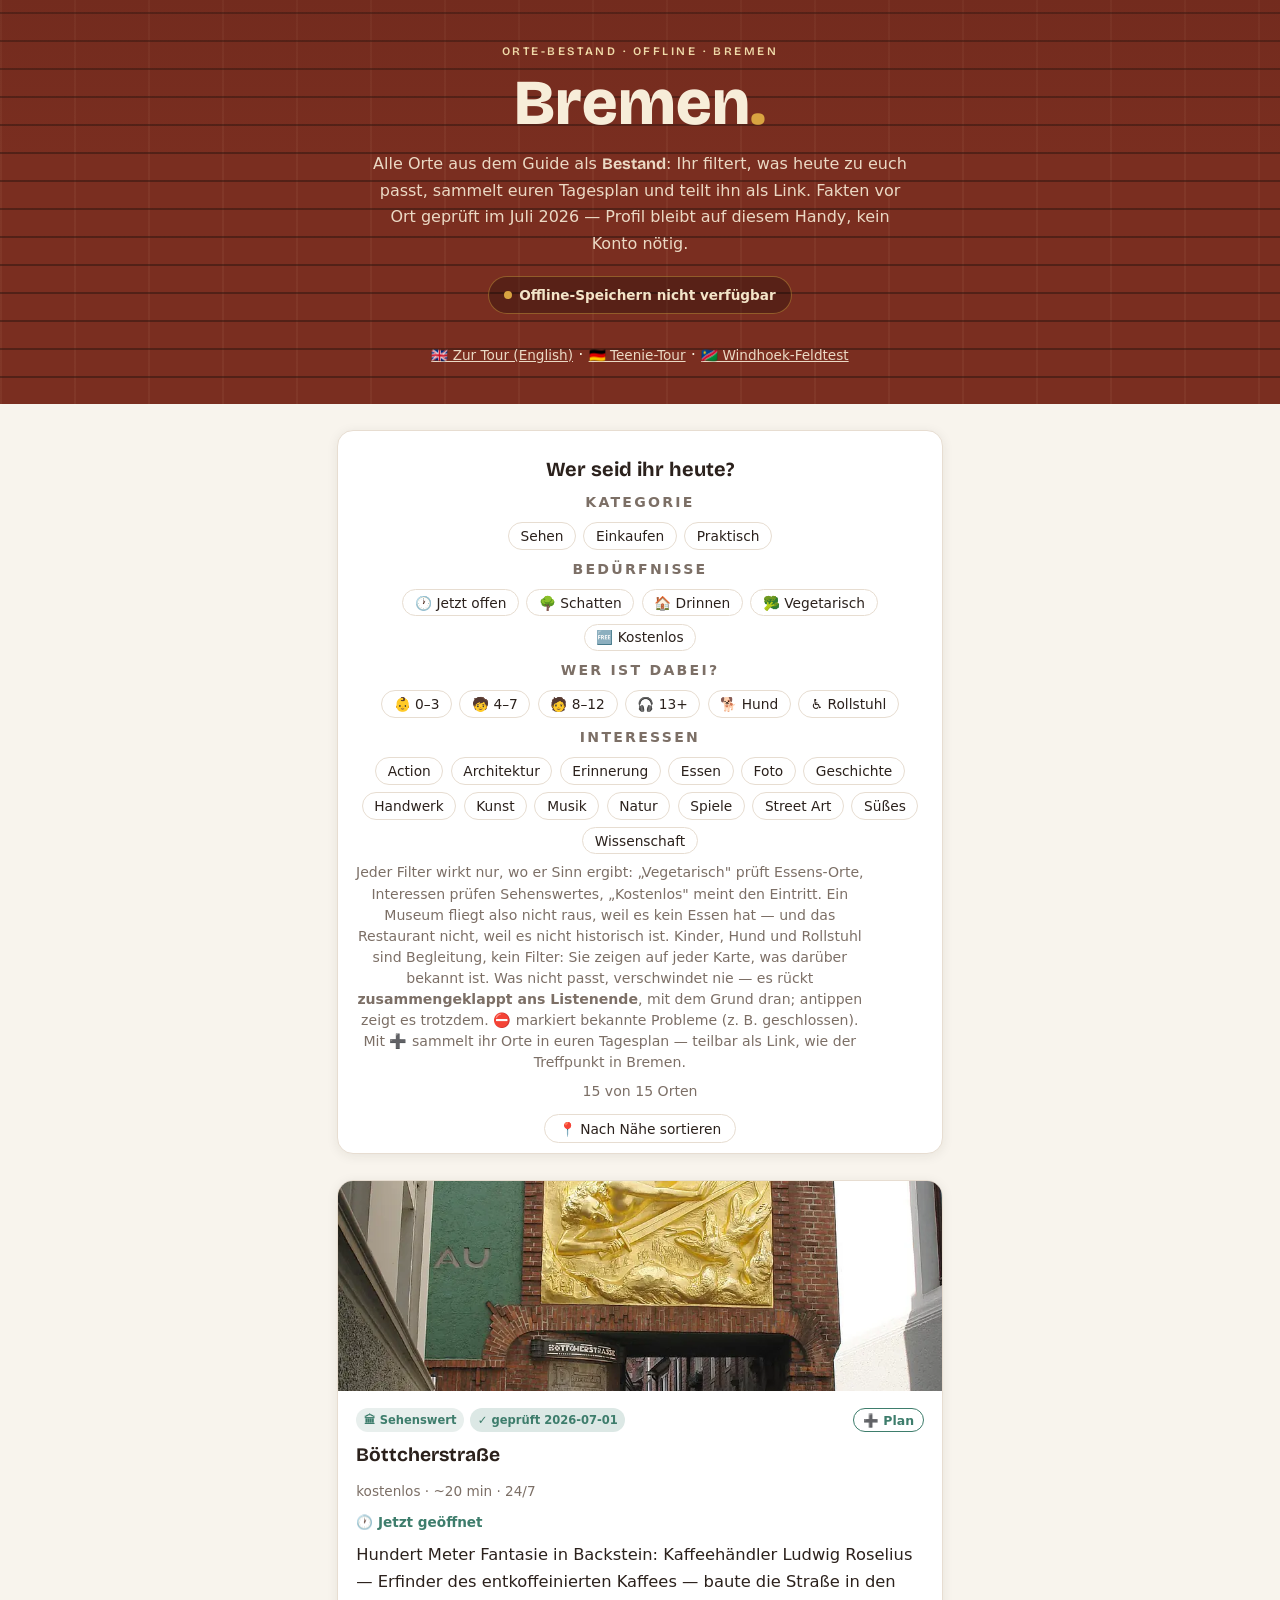
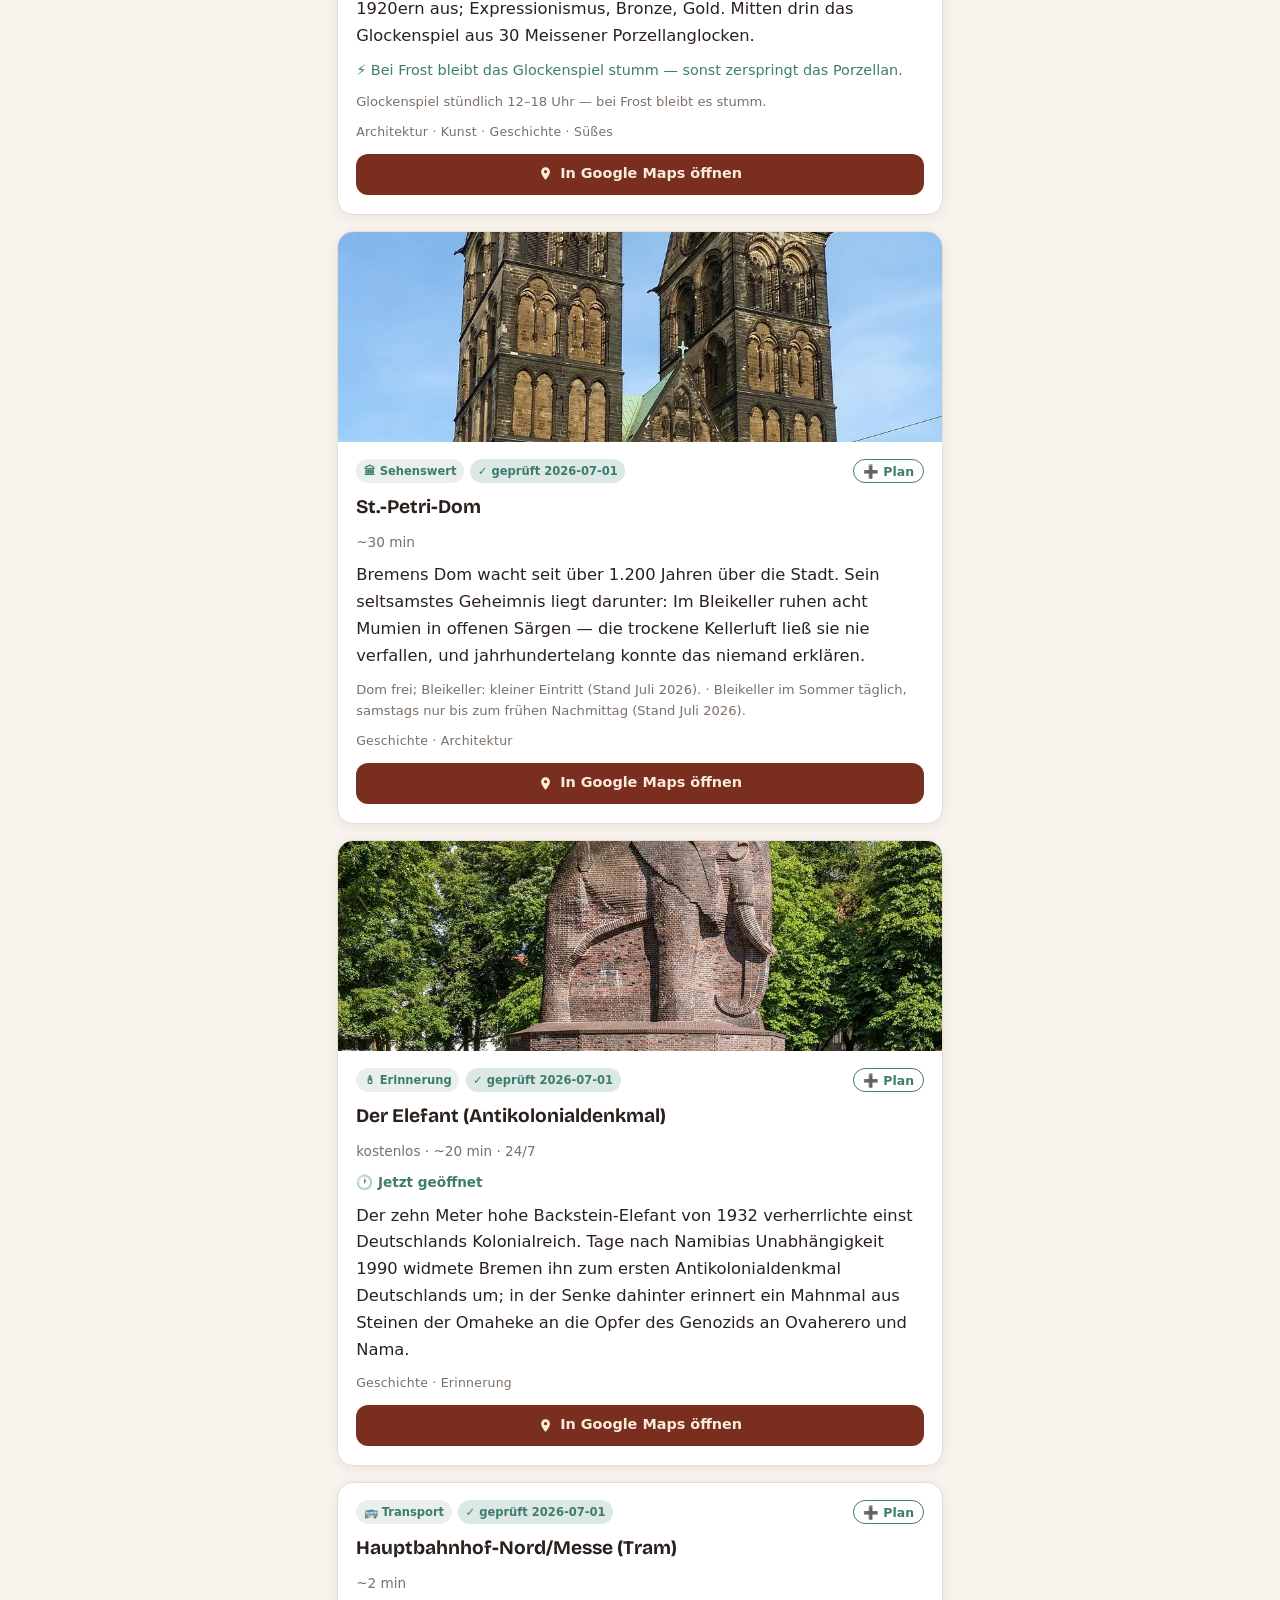
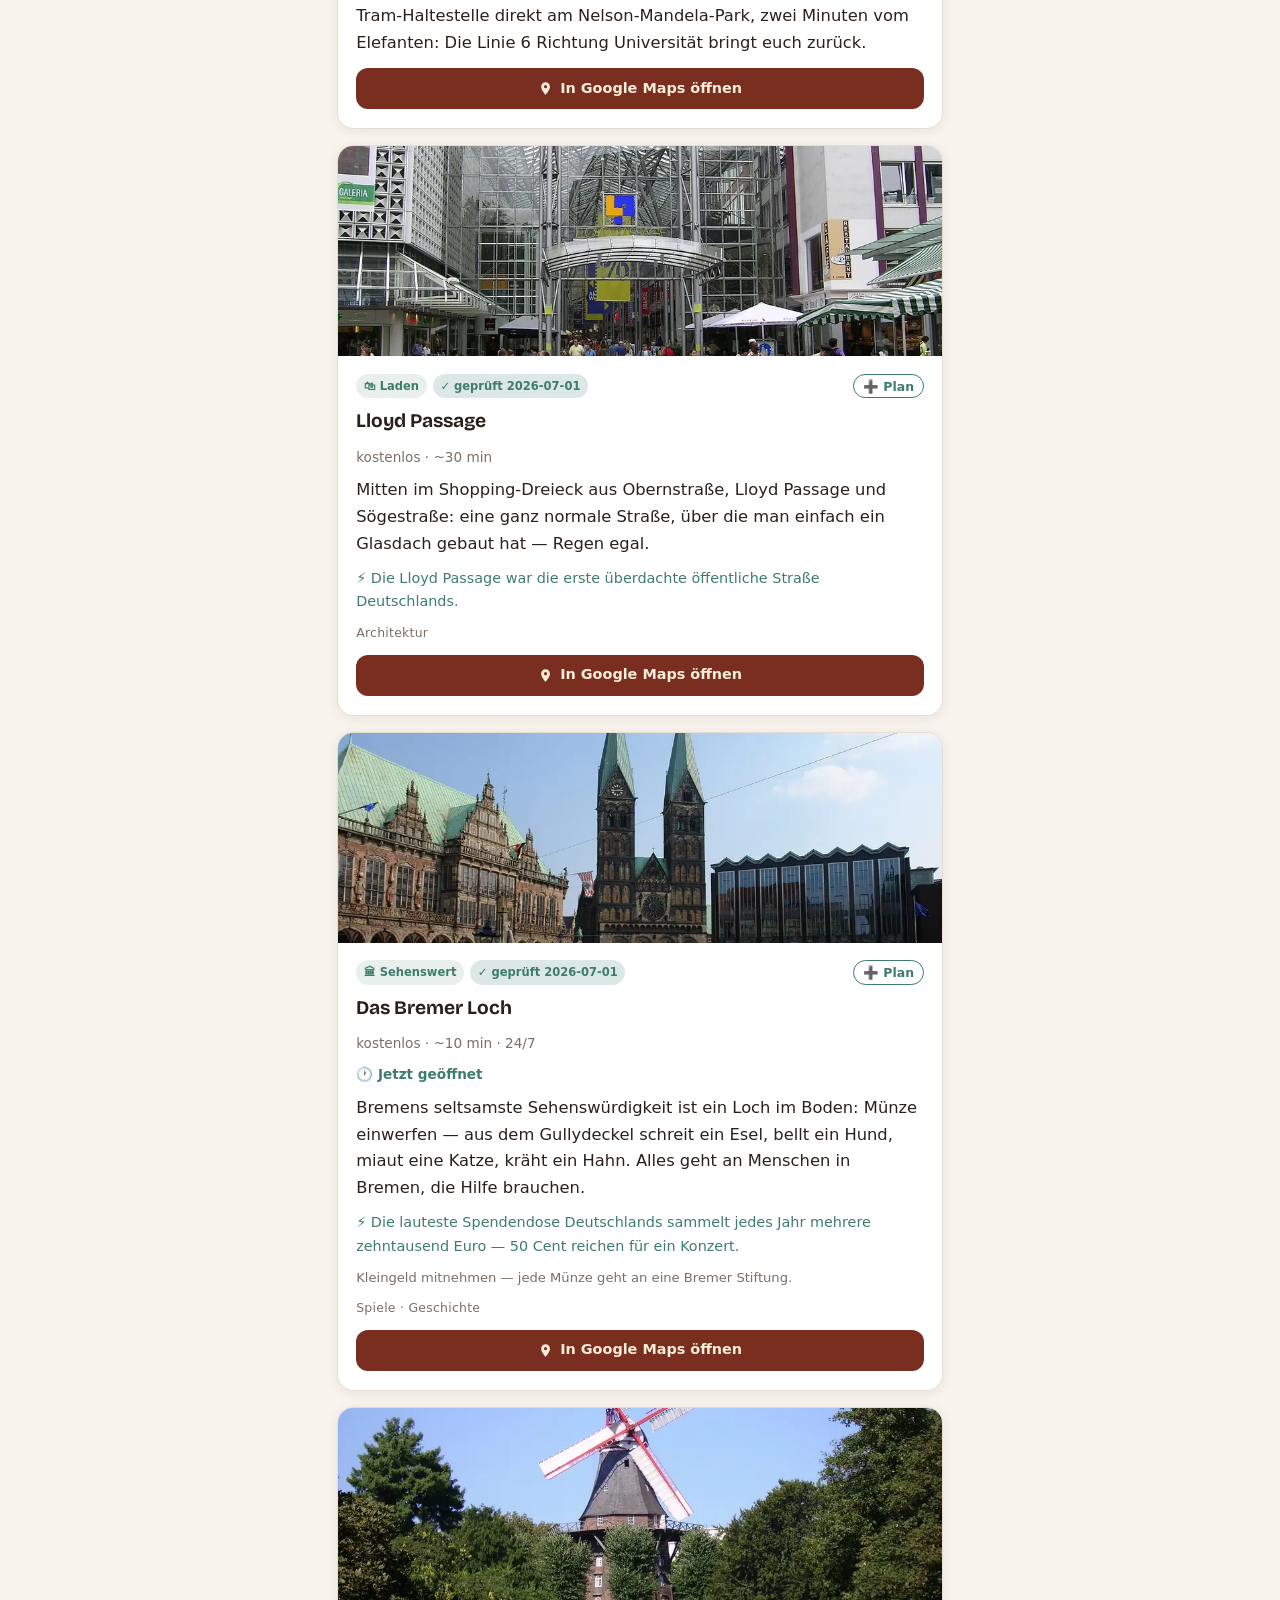
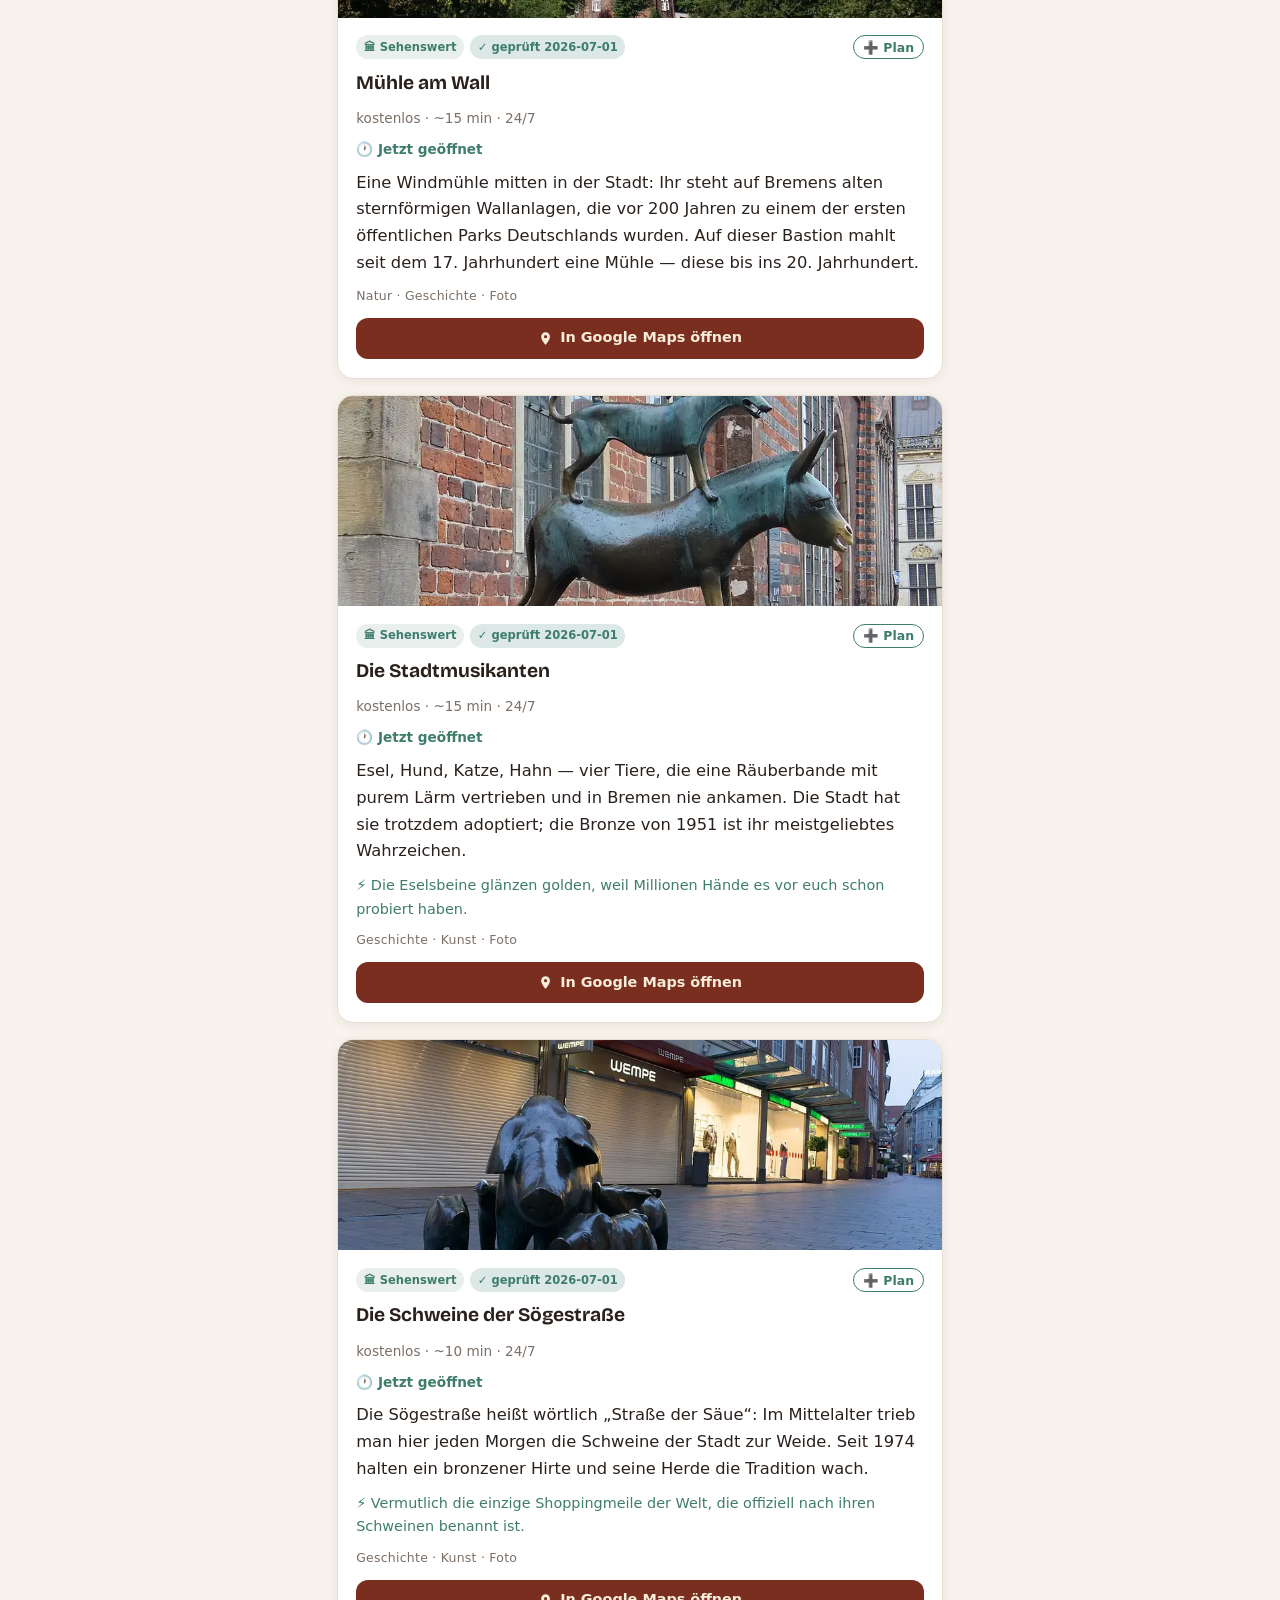
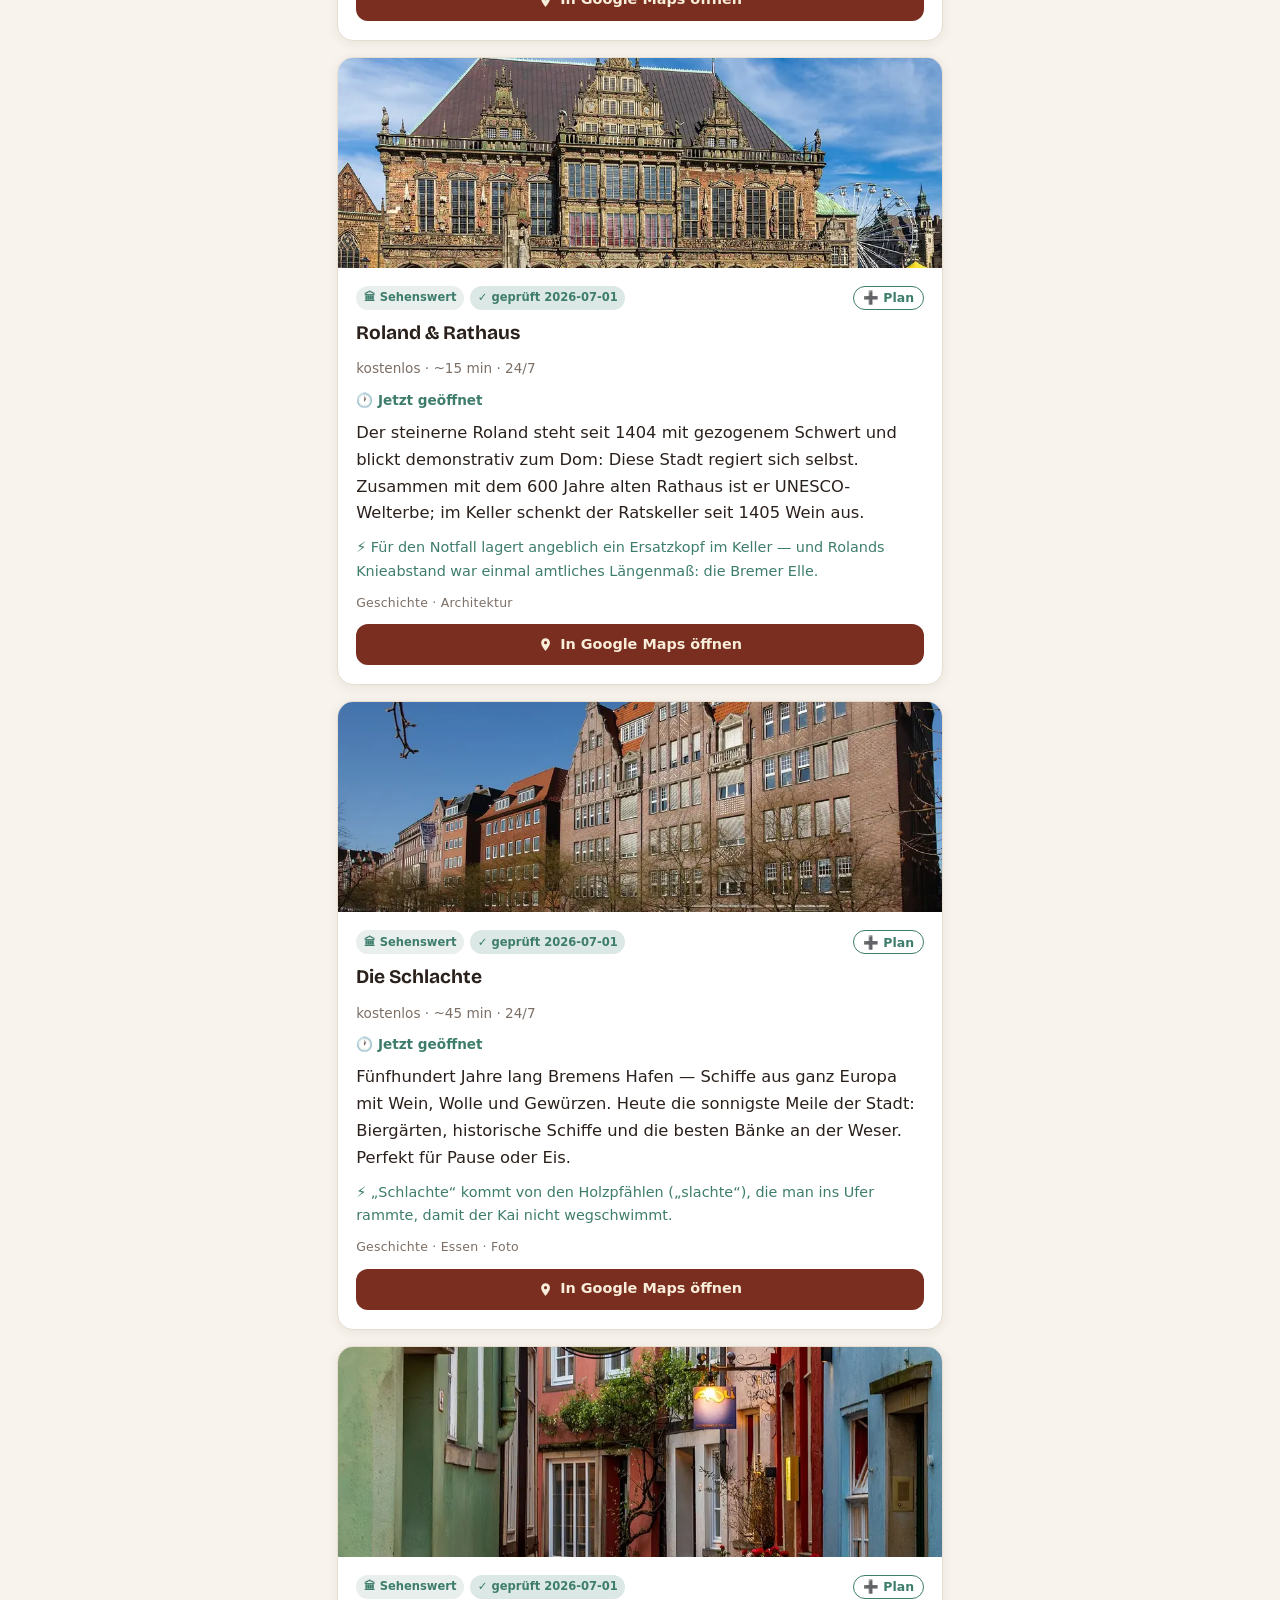
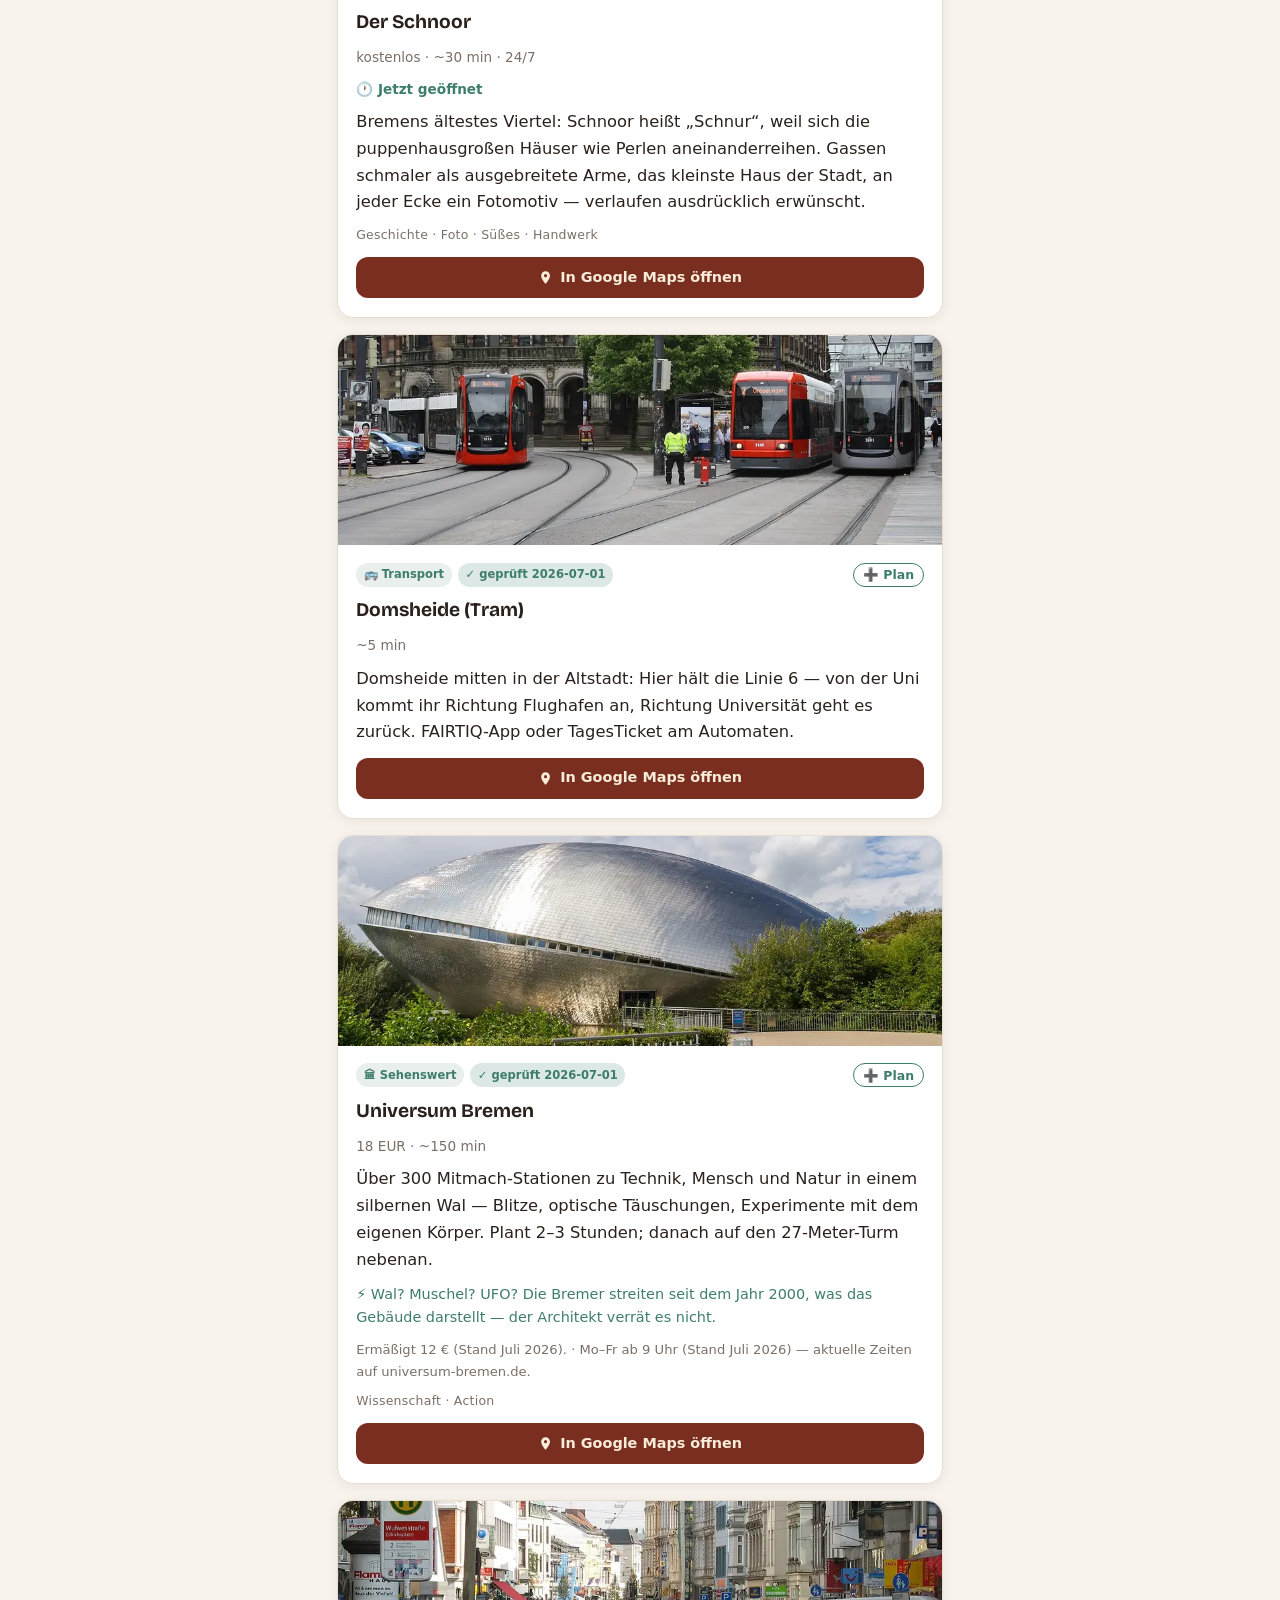
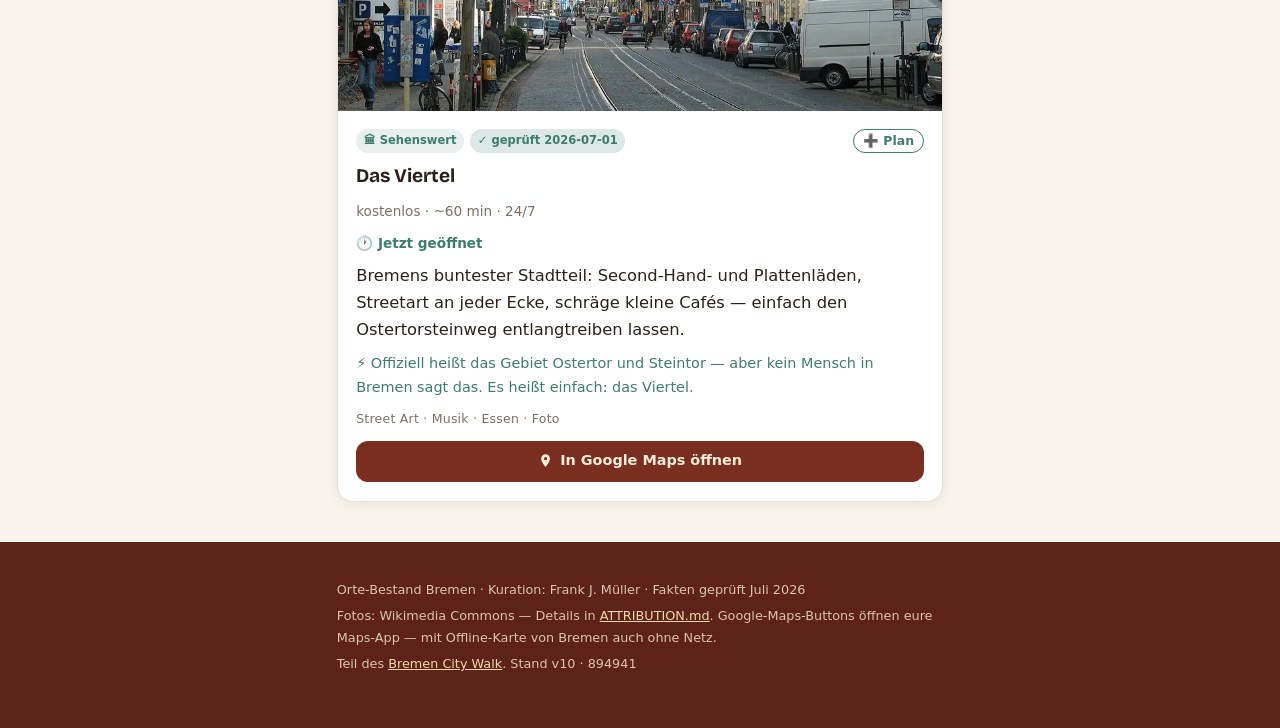
==== bremen-orte.html @ f0d61a89 "Bremen joins the inventory model: bremen-orte.html from enriched POIs The 15 Bremen places become fu" ====
<!DOCTYPE html>
<!-- GENERATED from content/bremen/ + templates/ — edit those, then run: node build.mjs -->
<html lang="de">
<head>
<meta charset="UTF-8">
<meta name="viewport" content="width=device-width, initial-scale=1.0">
<title>Bremen — Orte-Bestand</title>
<meta name="description" content="Alle Orte des Bremen City Walk als filterbarer Bestand — Profil, Tagesplan, offline, vor Ort geprüft.">
<meta name="theme-color" content="#7A2E20">
<link rel="icon" href="icons/icon-192.png">
<style>

/* ————— Bremen material palette: Backstein, Patina, Lichtbringer-Gold ————— */
@font-face{
  font-family:'Bricolage';
  src:url('assets/fonts/bricolage.woff2') format('woff2');
  font-weight:400 800;
  font-display:swap;
}
:root{
  --brick:#7A2E20; --brick-deep:#5E2318;
  --patina:#3E7D6C; --patina-deep:#2F6153;
  --gold:#D9A441; --gold-soft:#EFD9A8;
  --paper:#F8F4ED; --card:#FFFFFF;
  --ink:#2B211C; --muted:#7C6F66; --line:#E7DDD1;
  --shadow:0 2px 12px rgba(43,33,28,.08);
}
@media (prefers-color-scheme: dark){
  :root{
    --paper:#201813; --card:#2B211B;
    --ink:#F1E9DF; --muted:#B5A697; --line:#41342A;
    --gold:#E0AF54; --gold-soft:#8A6A33;
    --shadow:0 2px 14px rgba(0,0,0,.35);
  }
}
*{box-sizing:border-box}
html{scroll-behavior:smooth}
@media (prefers-reduced-motion: reduce){ html{scroll-behavior:auto} }
body{
  margin:0; background:var(--paper); color:var(--ink);
  font-family:system-ui,-apple-system,"Segoe UI",Roboto,sans-serif;
  line-height:1.65; font-size:1.02rem;
  -webkit-text-size-adjust:100%;
}
a{color:var(--patina)}
h1,h2,h3,.eyebrow,.bead,.hero-sub b{font-family:'Bricolage',system-ui,sans-serif}

/* ————— Hero: a brick wall ————— */
.hero{
  background:
    linear-gradient(rgba(94,35,24,.25),rgba(94,35,24,0) 40%),
    repeating-linear-gradient(0deg, transparent 0 26px, rgba(43,20,14,.5) 26px 28px),
    repeating-linear-gradient(90deg, rgba(255,220,180,.05) 0 2px, transparent 2px 74px),
    var(--brick);
  color:#F7EDD9;
  padding:2.6rem 1.3rem 2.2rem;
  text-align:center;
}
.hero .eyebrow{
  letter-spacing:.22em; font-size:.72rem; font-weight:600;
  text-transform:uppercase; color:var(--gold-soft); margin:0 0 .6rem;
}
@media (prefers-color-scheme: dark){ .hero .eyebrow{color:#EFD9A8} }
.hero h1{
  font-size:clamp(2.6rem,11vw,4rem); font-weight:800; margin:0;
  line-height:1.02; color:#F7EDD9;
}
.hero h1 .gold{color:var(--gold)}
.hero-sub{max-width:34rem;margin:1rem auto 0;font-size:1rem;color:#EBD9C4}
.hero-logo{
  display:block;margin:1.3rem auto .4rem;
  width:96px;height:96px;border-radius:24px;
  border:2.5px solid var(--gold);
  box-shadow:0 6px 18px rgba(0,0,0,.35);
}
.lang{
  display:inline-block;margin-top:1rem;color:#EBD9C4;font-size:.85rem;
}
.status{
  display:inline-flex;align-items:center;gap:.5em;
  margin-top:1.2rem;padding:.5em 1.1em;border-radius:999px;
  background:rgba(0,0,0,.28);color:#F3E4C8;font-size:.85rem;font-weight:600;
  border:1px solid rgba(217,164,65,.45);
}
.status.ready{background:var(--patina-deep);border-color:var(--patina);color:#EAF5F0}
.status .dot{width:.6em;height:.6em;border-radius:50%;background:var(--gold);flex:none}
.status.ready .dot{background:#8FD8BF}
@keyframes pulse{50%{opacity:.35}}
.status:not(.ready) .dot{animation:pulse 1.2s ease-in-out infinite}
@media (prefers-reduced-motion: reduce){ .status .dot{animation:none} }

/* ————— Install as app ————— */
.install{
  display:inline-flex;align-items:center;gap:.5em;margin:1rem auto 0;
  background:var(--gold);color:#4A2317;border:none;cursor:pointer;
  padding:.7em 1.4em;border-radius:999px;font-weight:700;font-size:.95rem;
  font-family:inherit;box-shadow:0 2px 8px rgba(0,0,0,.25);
}
.install:active{transform:scale(.97)}
.install img{width:22px;height:22px;border-radius:6px}
.ios-tip{
  max-width:22rem;margin:.9rem auto 0;padding:.8rem 1rem;border-radius:12px;
  background:rgba(0,0,0,.3);border:1px solid rgba(217,164,65,.45);
  color:#F3E4C8;font-size:.88rem;text-align:left;line-height:1.55;
}
.ios-tip .share{
  display:inline-block;border:1.5px solid currentColor;border-radius:4px;
  width:1.1em;height:1.1em;text-align:center;line-height:1.05;font-size:.9em;
  vertical-align:-.15em;
}

/* ————— Shared column ————— */
.wrap{max-width:640px;margin:0 auto;padding:0 1.05rem}

/* ————— How it works strip ————— */
.howto{
  background:var(--patina-deep);color:#EAF5F0;
  padding:1.1rem 1.3rem;font-size:.92rem;
}
.howto .wrap{display:flex;gap:1.2rem;flex-wrap:wrap;justify-content:center;padding:0}
.howto span{display:flex;align-items:center;gap:.45em}
.howto b{color:#CFE9DE}

/* ————— Route map ————— */
.map-card{
  background:var(--card);border:1px solid var(--line);border-radius:16px;
  box-shadow:var(--shadow);margin:1.6rem auto;padding:1.2rem 1rem .6rem;
}
.map-card h2{margin:.2rem 0 0;text-align:center;font-size:1.25rem}
.map-card p{color:var(--muted);text-align:center;font-size:.88rem;margin:.3rem 0 .4rem}
.map-card svg{width:100%;height:auto;display:block}
.map-card svg text{font-family:system-ui,sans-serif}
.map-card svg a:focus circle{stroke-width:5}

/* ————— The string of pearls ————— */
.route{list-style:none;margin:2rem 0 0;padding:0;position:relative}
.route::before{
  content:"";position:absolute;top:10px;bottom:10px;left:21px;
  border-left:3px dashed var(--gold);opacity:.75;
}
.stop{position:relative;padding:0 0 2rem 3.1rem}
.bead{
  position:absolute;left:0;top:0;
  width:44px;height:44px;border-radius:50%;
  background:var(--patina);color:#fff;
  border:3px solid var(--gold);
  display:flex;align-items:center;justify-content:center;
  font-weight:800;font-size:1.15rem;z-index:1;
}
.stop.transit .bead{background:var(--brick);font-size:1.3rem}
.card{
  background:var(--card);border:1px solid var(--line);border-radius:16px;
  box-shadow:var(--shadow);overflow:hidden;
}
.card>img{width:100%;height:210px;object-fit:cover;display:block;background:var(--line)}
.card .pad{padding:1.1rem 1.15rem 1.2rem}
.eyebrow{
  margin:0 0 .25rem;font-size:.72rem;font-weight:600;letter-spacing:.18em;
  text-transform:uppercase;color:var(--patina);
}
.card h2{margin:0 0 .5rem;font-size:1.45rem;font-weight:700;line-height:1.15}
.walk{
  font-size:.88rem;color:var(--muted);margin:.1rem 0 .8rem;
  padding-left:1.5em;position:relative;
}
.walk::before{content:"🚶";position:absolute;left:0}
.card p{margin:.55rem 0}
.tip{
  background:color-mix(in srgb, var(--gold) 13%, var(--card));
  border-left:4px solid var(--gold);
  padding:.65rem .9rem;margin:.9rem 0;border-radius:0 10px 10px 0;
  font-size:.93rem;
}
.tip b{font-weight:700}
.funfact{
  background:color-mix(in srgb, var(--patina) 10%, var(--card));
  border-left:4px solid var(--patina);
  padding:.65rem .9rem;margin:.9rem 0;border-radius:0 10px 10px 0;
  font-size:.93rem;
}
.funfact b{font-weight:700}

/* memorial card — quieter, no gold play */
.stop.memorial .bead{background:var(--ink);border-color:var(--patina)}
.stop.memorial .card{border-color:var(--patina)}
.stop.memorial .tip{background:color-mix(in srgb, var(--patina) 12%, var(--card));border-left-color:var(--patina)}

/* ————— Audio player ————— */
.player{
  display:flex;align-items:center;gap:.75rem;
  background:color-mix(in srgb, var(--patina) 9%, var(--card));
  border:1px solid color-mix(in srgb, var(--patina) 35%, var(--line));
  border-radius:12px;padding:.55rem .8rem;margin:.9rem 0;
}
.player button{
  flex:none;width:44px;height:44px;border-radius:50%;border:none;
  background:var(--patina);color:#fff;cursor:pointer;
  display:flex;align-items:center;justify-content:center;
}
.player button:active{transform:scale(.95)}
.player button svg{width:18px;height:18px;fill:currentColor}
.player .meta{flex:1;min-width:0}
.player .label{font-size:.83rem;font-weight:600;margin:0 0 .3rem;color:var(--ink)}
.player .bar{
  height:8px;border-radius:4px;background:color-mix(in srgb, var(--patina) 22%, var(--card));
  position:relative;cursor:pointer;touch-action:none;
}
.player .fill{position:absolute;inset:0 auto 0 0;width:0%;border-radius:4px;background:var(--patina)}
.player .time{font-size:.78rem;color:var(--muted);font-variant-numeric:tabular-nums;flex:none}

/* ————— Buttons ————— */
.maps{
  display:flex;align-items:center;justify-content:center;gap:.5em;
  background:var(--brick);color:#F7EDD9;text-decoration:none;
  padding:.85em 1em;border-radius:12px;font-weight:700;font-size:.98rem;
  margin-top:.9rem;
}
.maps:active{opacity:.85}
.maps svg{width:1.05em;height:1.05em;fill:currentColor;flex:none}

/* ————— Good to know ————— */
.info-grid{display:grid;grid-template-columns:1fr 1fr;gap:.7rem;margin:.9rem 0}
.info-grid div{
  background:color-mix(in srgb, var(--patina) 7%, var(--card));
  border:1px solid var(--line);border-radius:12px;padding:.7rem .8rem;
  font-size:.88rem;line-height:1.45;
}
.info-grid b{display:block;font-size:.95rem}
.meet{
  border:2px dashed var(--gold);border-radius:12px;
  padding:.8rem 1rem;margin-top:1rem;font-size:.95rem;
}
.meet input{
  display:block;width:100%;min-height:1.5em;font-weight:700;font-size:1.05rem;
  outline:none;border:none;border-bottom:1px solid var(--line);
  background:transparent;color:inherit;font-family:inherit;padding:0;border-radius:0;
}
.meet input:focus{border-bottom-color:var(--gold)}
.meet .meet-row{display:flex;align-items:baseline;gap:.6em;margin-top:.55rem}
.meet .meet-row label{font-size:.85rem;color:var(--muted)}
.meet .meet-row input{display:inline-block;width:auto;min-width:6.5em;flex:0 1 auto}
.meet-actions{display:flex;gap:.6rem;margin-top:.85rem}
.meet-actions button{
  flex:1;background:var(--patina);color:#fff;border:none;border-radius:10px;
  padding:.6em .5em;font-weight:700;font-size:.88rem;font-family:inherit;cursor:pointer;
}
.meet-actions button:active{transform:scale(.97)}
.meet small{color:var(--muted);display:block;margin-top:.55rem}

/* ————— Footer ————— */
footer{
  margin:2.5rem 0 0;padding:2rem 1.3rem 3rem;
  background:var(--brick-deep);color:#D9C3B4;font-size:.8rem;line-height:1.7;
}
footer a{color:var(--gold-soft)}
@media (prefers-color-scheme: dark){ footer a{color:#EFD9A8} }
footer .heart{color:var(--gold);font-style:normal}
footer h3{color:#F7EDD9;font-size:.95rem;margin:1.4rem 0 .4rem}
footer p{margin:.3rem 0}

:focus-visible{outline:3px solid var(--gold);outline-offset:2px;border-radius:4px}

/* ————— inventory page (filter pilot) ————— */
/* author display beats the UA's [hidden] rule — make hidden always win */
[hidden]{display:none!important}
.fgroup{display:flex;flex-wrap:wrap;gap:.45rem;margin:.5rem 0;justify-content:center}
.fgroup-label{width:100%;text-align:center;font-size:.72rem;font-weight:600;letter-spacing:.16em;text-transform:uppercase;color:var(--muted);margin:.5rem 0 0}
.chip{
  border:1.5px solid var(--line);border-radius:999px;padding:.35em .85em;
  background:var(--card);color:var(--ink);font-size:.86rem;font-family:inherit;cursor:pointer;
}
.chip[aria-pressed="true"]{background:var(--patina);color:#fff;border-color:var(--patina);font-weight:700}
.fhint{font-size:.8rem;line-height:1.5;color:var(--muted);text-align:center;max-width:32rem;margin:.9rem auto 0}
.fcount{margin:.8rem 0 0}
.freset{background:none;border:none;color:var(--patina);font-family:inherit;font-size:.85rem;cursor:pointer;text-decoration:underline;margin:.3rem auto 0;display:block}
.places{list-style:none;margin:1.4rem 0 0;padding:0}
.place{margin:0 0 1rem}
.place h3{margin:.45rem 0 .2rem;font-size:1.2rem;font-family:'Bricolage',system-ui,sans-serif}
.badges{display:flex;flex-wrap:wrap;gap:.4rem}
.badge{font-size:.72rem;font-weight:700;padding:.22em .65em;border-radius:999px}
.badge.kind{background:color-mix(in srgb, var(--patina) 12%, var(--card));color:var(--patina)}
.badge.draft{background:color-mix(in srgb, var(--gold) 22%, var(--card));color:var(--brick)}
.badge.ok{background:color-mix(in srgb, var(--patina) 18%, var(--card));color:var(--patina)}
.pmeta{font-size:.85rem;color:var(--muted);margin:.1rem 0 .3rem}
.popen{font-size:.85rem;font-weight:700;margin:.15rem 0 .3rem}
.popen.open{color:var(--patina)}
.popen.closed{color:var(--brick)}
.psnap{margin:.3rem 0}
.pfun{font-size:.9rem;margin:.4rem 0;color:var(--patina)}
.pnote{font-size:.82rem;color:var(--muted);margin:.35rem 0}
.ptags{font-size:.78rem;color:var(--muted);letter-spacing:.02em;margin:.4rem 0 0}
.maps-sm{padding:.6em .9em;font-size:.9rem;margin-top:.7rem}
#empty{text-align:center;color:var(--muted);margin:2rem 0}
.padd{
  margin-left:auto;border:1.5px solid var(--patina);border-radius:999px;
  background:var(--card);color:var(--patina);font-size:.78rem;font-weight:700;
  padding:.22em .7em;cursor:pointer;font-family:inherit;flex:none;
}
.padd[aria-pressed="true"]{background:var(--patina);color:#fff}
.pdog,.pkids,.pacc{display:none;font-size:.85rem;margin:.35rem 0;color:var(--muted)}
body.has-dog .pdog{display:block}
body.has-kids .pkids{display:block}
body.has-wheel .pacc{display:block}
.badge.issue{background:color-mix(in srgb, var(--brick) 16%, var(--card));color:var(--brick)}
.crow-issue{flex:none}
.csep{
  list-style:none;text-align:center;font-size:.78rem;letter-spacing:.08em;
  color:var(--muted);margin:1.4rem 0 .9rem;
}
.pdist{font-size:.85rem;color:var(--patina);font-weight:700;margin:.15rem 0 .1rem}
.fsort{
  display:block;margin:.7rem auto 0;border:1.5px solid var(--line);border-radius:999px;
  background:var(--card);color:var(--ink);font-size:.86rem;font-family:inherit;
  padding:.4em 1em;cursor:pointer;
}
.fsort[aria-pressed="true"]{background:var(--patina);color:#fff;border-color:var(--patina);font-weight:700}
.planbar{
  position:fixed;left:0;right:0;bottom:0;z-index:30;
  display:flex;gap:.55rem;align-items:center;
  background:var(--patina-deep);color:#EAF5F0;
  padding:.7rem max(1rem, env(safe-area-inset-left)) calc(.7rem + env(safe-area-inset-bottom));
  box-shadow:0 -2px 12px rgba(0,0,0,.25);
}
.planbar span{flex:1;font-size:.88rem;font-weight:700;min-width:0}
.planbar button{
  flex:none;background:rgba(255,255,255,.14);color:#fff;
  border:1px solid rgba(255,255,255,.35);border-radius:999px;
  padding:.4em .85em;font-family:inherit;font-size:.84rem;cursor:pointer;
}
.planbar button[aria-pressed="true"]{background:var(--gold);color:#4A2317;border-color:var(--gold);font-weight:700}
body.has-plan main{padding-bottom:4.5rem}
.crow{
  display:none;width:100%;align-items:center;gap:.55rem;text-align:left;
  background:var(--card);border:1px dashed var(--line);border-radius:12px;
  padding:.55rem .8rem;font-family:inherit;font-size:.9rem;color:var(--muted);cursor:pointer;
}
.place.collapsed{margin:0 0 .5rem}
.place.collapsed .crow{display:flex}
.place.collapsed article{display:none}
.place.collapsed.expanded article{display:block;margin-top:.5rem}
.place.collapsed.expanded .crow-chev{transform:rotate(180deg)}
.crow-name{color:var(--ink);font-weight:600;flex:none;overflow:hidden;text-overflow:ellipsis;white-space:nowrap;max-width:45%}
.crow-why{flex:1;min-width:0;overflow:hidden;text-overflow:ellipsis;white-space:nowrap;font-size:.78rem}
.crow-chev{flex:none;transition:transform .15s}
@media (prefers-reduced-motion: reduce){.crow-chev{transition:none}}
.draftnote{
  max-width:34rem;margin:1rem auto 0;padding:.7rem 1rem;border-radius:12px;
  background:rgba(0,0,0,.28);border:1px solid rgba(217,164,65,.45);
  color:#F3E4C8;font-size:.85rem;text-align:left;line-height:1.5;
}
</style>
</head>
<body>

<header class="hero">
  <p class="eyebrow">Orte-Bestand · offline · Bremen</p>
  <h1>Bremen<span class="gold">.</span></h1>
  <p class="hero-sub">Alle Orte aus dem Guide als <b>Bestand</b>: Ihr filtert, was heute zu euch
  passt, sammelt euren Tagesplan und teilt ihn als Link. Fakten vor Ort geprüft
  im Juli 2026 — Profil bleibt auf diesem Handy, kein Konto nötig.</p>
  <p class="status" id="status"><span class="dot"></span><span id="status-text">Prüfe Offline-Speicher…</span></p>
  <br>
  <a class="lang" href="index.html">🇬🇧 Zur Tour (English)</a> · <a class="lang" href="teens.html">🇩🇪 Teenie-Tour</a> · <a class="lang" href="windhoek.html">🇳🇦 Windhoek-Feldtest</a>
</header>

<main class="wrap">

  <section class="map-card" aria-label="Filter">
    <h2>Wer seid ihr heute?</h2>
    <p class="fgroup-label">Kategorie</p>
    <div class="fgroup">
      <button type="button" class="chip" data-g="cat" data-v="sehen" aria-pressed="false">Sehen</button>
      <button type="button" class="chip" data-g="cat" data-v="einkaufen" aria-pressed="false">Einkaufen</button>
      <button type="button" class="chip" data-g="cat" data-v="praktisch" aria-pressed="false">Praktisch</button>
    </div>
    <p class="fgroup-label">Bedürfnisse</p>
    <div class="fgroup">
      <button type="button" class="chip" data-g="need" data-v="open" aria-pressed="false">🕐 Jetzt offen</button>
      <button type="button" class="chip" data-g="need" data-v="shade" aria-pressed="false">🌳 Schatten</button>
      <button type="button" class="chip" data-g="need" data-v="indoor" aria-pressed="false">🏠 Drinnen</button>
      <button type="button" class="chip" data-g="need" data-v="veg" aria-pressed="false">🥦 Vegetarisch</button>
      <button type="button" class="chip" data-g="need" data-v="free" aria-pressed="false">🆓 Kostenlos</button>
    </div>
    <p class="fgroup-label">Wer ist dabei?</p>
    <div class="fgroup">
      <button type="button" class="chip" data-g="comp" data-v="k0" aria-pressed="false">👶 0–3</button>
      <button type="button" class="chip" data-g="comp" data-v="k4" aria-pressed="false">🧒 4–7</button>
      <button type="button" class="chip" data-g="comp" data-v="k8" aria-pressed="false">🧑 8–12</button>
      <button type="button" class="chip" data-g="comp" data-v="k13" aria-pressed="false">🎧 13+</button>
      <button type="button" class="chip" data-g="comp" data-v="dog" aria-pressed="false">🐕 Hund</button>
      <button type="button" class="chip" data-g="comp" data-v="wheel" aria-pressed="false">♿ Rollstuhl</button>
    </div>
    <p class="fgroup-label">Interessen</p>
    <div class="fgroup">
      <button type="button" class="chip" data-g="int" data-v="action" aria-pressed="false">Action</button>
      <button type="button" class="chip" data-g="int" data-v="architecture" aria-pressed="false">Architektur</button>
      <button type="button" class="chip" data-g="int" data-v="memory-culture" aria-pressed="false">Erinnerung</button>
      <button type="button" class="chip" data-g="int" data-v="food" aria-pressed="false">Essen</button>
      <button type="button" class="chip" data-g="int" data-v="photo" aria-pressed="false">Foto</button>
      <button type="button" class="chip" data-g="int" data-v="history" aria-pressed="false">Geschichte</button>
      <button type="button" class="chip" data-g="int" data-v="craft" aria-pressed="false">Handwerk</button>
      <button type="button" class="chip" data-g="int" data-v="art" aria-pressed="false">Kunst</button>
      <button type="button" class="chip" data-g="int" data-v="music" aria-pressed="false">Musik</button>
      <button type="button" class="chip" data-g="int" data-v="nature" aria-pressed="false">Natur</button>
      <button type="button" class="chip" data-g="int" data-v="games" aria-pressed="false">Spiele</button>
      <button type="button" class="chip" data-g="int" data-v="street-art" aria-pressed="false">Street Art</button>
      <button type="button" class="chip" data-g="int" data-v="sweets" aria-pressed="false">Süßes</button>
      <button type="button" class="chip" data-g="int" data-v="science" aria-pressed="false">Wissenschaft</button>
    </div>
    <p class="fhint">Jeder Filter wirkt nur, wo er Sinn ergibt: „Vegetarisch" prüft Essens-Orte,
    Interessen prüfen Sehenswertes, „Kostenlos" meint den Eintritt. Ein Museum fliegt also
    nicht raus, weil es kein Essen hat — und das Restaurant nicht, weil es nicht historisch ist.
    Kinder, Hund und Rollstuhl sind Begleitung, kein Filter: Sie zeigen auf jeder Karte, was
    darüber bekannt ist. Was nicht passt, verschwindet nie — es rückt <b>zusammengeklappt ans
    Listenende</b>, mit dem Grund dran; antippen zeigt es trotzdem. ⛔ markiert bekannte
    Probleme (z.&nbsp;B. geschlossen). Mit ➕ sammelt ihr Orte in euren Tagesplan — teilbar
    als Link, wie der Treffpunkt in Bremen.</p>
    <p class="fcount" id="fcount"></p>
    <button type="button" class="fsort" id="fsort" aria-pressed="false">📍 Nach Nähe sortieren</button>
    <button type="button" class="freset" id="freset" hidden>Filter zurücksetzen</button>
  </section>

  <ol class="places" id="places">
    <li class="place" id="poi-boettcher" data-kind="sight" data-flags="free kids" data-interests="architecture art history sweets" data-dogs="unknown" data-wheelchair="unknown" data-kidsmin="4" data-visit="20" data-cost="0" data-hours="24/7" data-lat="53.07508" data-lng="8.80609">
      <button type="button" class="crow" aria-expanded="false">
        <span aria-hidden="true">🏛</span><span class="crow-name">Böttcherstraße</span><span class="crow-why"></span><span class="crow-chev" aria-hidden="true">▾</span>
      </button>
      <article class="card">
        <img src="assets/img/boettcher.webp" alt="Der goldene Lichtbringer über dem Eingang zur Böttcherstraße" loading="lazy">
        <div class="pad">
        <div class="badges">
          <span class="badge kind">🏛 Sehenswert</span>
          <span class="badge ok">✓ geprüft 2026-07-01</span>
          <button type="button" class="padd" aria-pressed="false">➕ Plan</button>
        </div>
        <h3>Böttcherstraße</h3>
        <p class="pdist" hidden></p>
        <p class="pmeta">kostenlos · ~20 min · 24/7</p>
        <p class="popen" hidden></p>
        <p class="psnap">Hundert Meter Fantasie in Backstein: Kaffeehändler Ludwig Roselius — Erfinder des entkoffeinierten Kaffees — baute die Straße in den 1920ern aus; Expressionismus, Bronze, Gold. Mitten drin das Glockenspiel aus 30 Meissener Porzellanglocken.</p>
        <p class="pfun">⚡ Bei Frost bleibt das Glockenspiel stumm — sonst zerspringt das Porzellan.</p>
        <p class="pnote">Glockenspiel stündlich 12–18 Uhr — bei Frost bleibt es stumm.</p>
        <p class="pdog">🐕 Hunde: unbekannt — vor Ort fragen (und notieren!)</p>
        <p class="pkids">🧒 Ab 4 Jahren — Glockenspiel + Bonbon-Werkstatt im Handwerkerhof bei Nr. 8</p>
        <p class="pacc">♿ Zugänglichkeit unbekannt — wird vor Ort erfasst</p>
        <p class="ptags">Architektur · Kunst · Geschichte · Süßes</p>
        <a class="maps maps-sm" href="https://www.google.com/maps/search/?api=1&query=53.07508%2C8.80609" target="_blank" rel="noopener">
          <svg viewBox="0 0 24 24"><path d="M12 2C8.1 2 5 5.1 5 9c0 5.2 7 13 7 13s7-7.8 7-13c0-3.9-3.1-7-7-7zm0 9.5A2.5 2.5 0 1 1 12 6.5a2.5 2.5 0 0 1 0 5z"/></svg>
          In Google Maps öffnen</a>
        </div>
      </article>
    </li>
    <li class="place" id="poi-dom" data-kind="sight" data-flags="indoor kids" data-interests="history architecture" data-dogs="unknown" data-wheelchair="unknown" data-kidsmin="8" data-visit="30" data-lat="53.07528" data-lng="8.80889">
      <button type="button" class="crow" aria-expanded="false">
        <span aria-hidden="true">🏛</span><span class="crow-name">St.-Petri-Dom</span><span class="crow-why"></span><span class="crow-chev" aria-hidden="true">▾</span>
      </button>
      <article class="card">
        <img src="assets/img/dom.webp" alt="Die Doppeltürme des Bremer Doms" loading="lazy">
        <div class="pad">
        <div class="badges">
          <span class="badge kind">🏛 Sehenswert</span>
          <span class="badge ok">✓ geprüft 2026-07-01</span>
          <button type="button" class="padd" aria-pressed="false">➕ Plan</button>
        </div>
        <h3>St.-Petri-Dom</h3>
        <p class="pdist" hidden></p>
        <p class="pmeta">~30 min</p>
        <p class="popen" hidden></p>
        <p class="psnap">Bremens Dom wacht seit über 1.200 Jahren über die Stadt. Sein seltsamstes Geheimnis liegt darunter: Im Bleikeller ruhen acht Mumien in offenen Särgen — die trockene Kellerluft ließ sie nie verfallen, und jahrhundertelang konnte das niemand erklären.</p>
        <p class="pnote">Dom frei; Bleikeller: kleiner Eintritt (Stand Juli 2026). · Bleikeller im Sommer täglich, samstags nur bis zum frühen Nachmittag (Stand Juli 2026).</p>
        <p class="pdog">🐕 Hunde: unbekannt — vor Ort fragen (und notieren!)</p>
        <p class="pkids">🧒 Ab 8 Jahren — Bleikeller: echte Mumien — Gruselfaktor</p>
        <p class="pacc">♿ Zugänglichkeit unbekannt — wird vor Ort erfasst</p>
        <p class="ptags">Geschichte · Architektur</p>
        <a class="maps maps-sm" href="https://www.google.com/maps/search/?api=1&query=53.07528%2C8.80889" target="_blank" rel="noopener">
          <svg viewBox="0 0 24 24"><path d="M12 2C8.1 2 5 5.1 5 9c0 5.2 7 13 7 13s7-7.8 7-13c0-3.9-3.1-7-7-7zm0 9.5A2.5 2.5 0 1 1 12 6.5a2.5 2.5 0 0 1 0 5z"/></svg>
          In Google Maps öffnen</a>
        </div>
      </article>
    </li>
    <li class="place" id="poi-elephant" data-kind="memorial" data-flags="free" data-interests="history memory-culture" data-dogs="unknown" data-wheelchair="unknown" data-visit="20" data-cost="0" data-hours="24/7" data-lat="53.08408" data-lng="8.81751">
      <button type="button" class="crow" aria-expanded="false">
        <span aria-hidden="true">🕯</span><span class="crow-name">Der Elefant (Antikolonialdenkmal)</span><span class="crow-why"></span><span class="crow-chev" aria-hidden="true">▾</span>
      </button>
      <article class="card">
        <img src="assets/img/elephant.webp" alt="Der zehn Meter hohe Backstein-Elefant des Antikolonialdenkmals im Nelson-Mandela-Park" loading="lazy">
        <div class="pad">
        <div class="badges">
          <span class="badge kind">🕯 Erinnerung</span>
          <span class="badge ok">✓ geprüft 2026-07-01</span>
          <button type="button" class="padd" aria-pressed="false">➕ Plan</button>
        </div>
        <h3>Der Elefant (Antikolonialdenkmal)</h3>
        <p class="pdist" hidden></p>
        <p class="pmeta">kostenlos · ~20 min · 24/7</p>
        <p class="popen" hidden></p>
        <p class="psnap">Der zehn Meter hohe Backstein-Elefant von 1932 verherrlichte einst Deutschlands Kolonialreich. Tage nach Namibias Unabhängigkeit 1990 widmete Bremen ihn zum ersten Antikolonialdenkmal Deutschlands um; in der Senke dahinter erinnert ein Mahnmal aus Steinen der Omaheke an die Opfer des Genozids an Ovaherero und Nama.</p>
        <p class="pdog">🐕 Hunde: unbekannt — vor Ort fragen (und notieren!)</p>
        <p class="pkids">🧒 Kinder-Eignung unbekannt — wird vor Ort erfasst</p>
        <p class="pacc">♿ Zugänglichkeit unbekannt — wird vor Ort erfasst</p>
        <p class="ptags">Geschichte · Erinnerung</p>
        <a class="maps maps-sm" href="https://www.google.com/maps/search/?api=1&query=53.08408%2C8.81751" target="_blank" rel="noopener">
          <svg viewBox="0 0 24 24"><path d="M12 2C8.1 2 5 5.1 5 9c0 5.2 7 13 7 13s7-7.8 7-13c0-3.9-3.1-7-7-7zm0 9.5A2.5 2.5 0 1 1 12 6.5a2.5 2.5 0 0 1 0 5z"/></svg>
          In Google Maps öffnen</a>
        </div>
      </article>
    </li>
    <li class="place" id="poi-hbf-nord" data-kind="transit" data-flags="" data-interests="" data-dogs="unknown" data-wheelchair="unknown" data-visit="2" data-lat="53.08442" data-lng="8.81667">
      <button type="button" class="crow" aria-expanded="false">
        <span aria-hidden="true">🚌</span><span class="crow-name">Hauptbahnhof-Nord/Messe (Tram)</span><span class="crow-why"></span><span class="crow-chev" aria-hidden="true">▾</span>
      </button>
      <article class="card">
        <div class="pad">
        <div class="badges">
          <span class="badge kind">🚌 Transport</span>
          <span class="badge ok">✓ geprüft 2026-07-01</span>
          <button type="button" class="padd" aria-pressed="false">➕ Plan</button>
        </div>
        <h3>Hauptbahnhof-Nord/Messe (Tram)</h3>
        <p class="pdist" hidden></p>
        <p class="pmeta">~2 min</p>
        <p class="popen" hidden></p>
        <p class="psnap">Tram-Haltestelle direkt am Nelson-Mandela-Park, zwei Minuten vom Elefanten: Die Linie 6 Richtung Universität bringt euch zurück.</p>
        <p class="pdog">🐕 Hunde: unbekannt — vor Ort fragen (und notieren!)</p>
        <p class="pkids">🧒 Kinder-Eignung unbekannt — wird vor Ort erfasst</p>
        <p class="pacc">♿ Zugänglichkeit unbekannt — wird vor Ort erfasst</p>
        <a class="maps maps-sm" href="https://www.google.com/maps/search/?api=1&query=53.08442%2C8.81667" target="_blank" rel="noopener">
          <svg viewBox="0 0 24 24"><path d="M12 2C8.1 2 5 5.1 5 9c0 5.2 7 13 7 13s7-7.8 7-13c0-3.9-3.1-7-7-7zm0 9.5A2.5 2.5 0 1 1 12 6.5a2.5 2.5 0 0 1 0 5z"/></svg>
          In Google Maps öffnen</a>
        </div>
      </article>
    </li>
    <li class="place" id="poi-lloyd" data-kind="shop" data-flags="indoor free" data-interests="architecture" data-dogs="unknown" data-wheelchair="unknown" data-visit="30" data-cost="0" data-lat="53.07814" data-lng="8.80468">
      <button type="button" class="crow" aria-expanded="false">
        <span aria-hidden="true">🛍</span><span class="crow-name">Lloyd Passage</span><span class="crow-why"></span><span class="crow-chev" aria-hidden="true">▾</span>
      </button>
      <article class="card">
        <img src="assets/img/lloyd.webp" alt="Der gläserne Eingang der Lloyd Passage" loading="lazy">
        <div class="pad">
        <div class="badges">
          <span class="badge kind">🛍 Laden</span>
          <span class="badge ok">✓ geprüft 2026-07-01</span>
          <button type="button" class="padd" aria-pressed="false">➕ Plan</button>
        </div>
        <h3>Lloyd Passage</h3>
        <p class="pdist" hidden></p>
        <p class="pmeta">kostenlos · ~30 min</p>
        <p class="popen" hidden></p>
        <p class="psnap">Mitten im Shopping-Dreieck aus Obernstraße, Lloyd Passage und Sögestraße: eine ganz normale Straße, über die man einfach ein Glasdach gebaut hat — Regen egal.</p>
        <p class="pfun">⚡ Die Lloyd Passage war die erste überdachte öffentliche Straße Deutschlands.</p>
        <p class="pdog">🐕 Hunde: unbekannt — vor Ort fragen (und notieren!)</p>
        <p class="pkids">🧒 Kinder-Eignung unbekannt — wird vor Ort erfasst</p>
        <p class="pacc">♿ Zugänglichkeit unbekannt — wird vor Ort erfasst</p>
        <p class="ptags">Architektur</p>
        <a class="maps maps-sm" href="https://www.google.com/maps/search/?api=1&query=53.07814%2C8.80468" target="_blank" rel="noopener">
          <svg viewBox="0 0 24 24"><path d="M12 2C8.1 2 5 5.1 5 9c0 5.2 7 13 7 13s7-7.8 7-13c0-3.9-3.1-7-7-7zm0 9.5A2.5 2.5 0 1 1 12 6.5a2.5 2.5 0 0 1 0 5z"/></svg>
          In Google Maps öffnen</a>
        </div>
      </article>
    </li>
    <li class="place" id="poi-loch" data-kind="sight" data-flags="free kids" data-interests="games history" data-dogs="unknown" data-wheelchair="unknown" data-kidsmin="0" data-visit="10" data-cost="0" data-hours="24/7" data-lat="53.0756" data-lng="8.80785">
      <button type="button" class="crow" aria-expanded="false">
        <span aria-hidden="true">🏛</span><span class="crow-name">Das Bremer Loch</span><span class="crow-why"></span><span class="crow-chev" aria-hidden="true">▾</span>
      </button>
      <article class="card">
        <img src="assets/img/loch.webp" alt="Der Bremer Marktplatz mit Rathaus, Dom und Bürgerschaft" loading="lazy">
        <div class="pad">
        <div class="badges">
          <span class="badge kind">🏛 Sehenswert</span>
          <span class="badge ok">✓ geprüft 2026-07-01</span>
          <button type="button" class="padd" aria-pressed="false">➕ Plan</button>
        </div>
        <h3>Das Bremer Loch</h3>
        <p class="pdist" hidden></p>
        <p class="pmeta">kostenlos · ~10 min · 24/7</p>
        <p class="popen" hidden></p>
        <p class="psnap">Bremens seltsamste Sehenswürdigkeit ist ein Loch im Boden: Münze einwerfen — aus dem Gullydeckel schreit ein Esel, bellt ein Hund, miaut eine Katze, kräht ein Hahn. Alles geht an Menschen in Bremen, die Hilfe brauchen.</p>
        <p class="pfun">⚡ Die lauteste Spendendose Deutschlands sammelt jedes Jahr mehrere zehntausend Euro — 50 Cent reichen für ein Konzert.</p>
        <p class="pnote">Kleingeld mitnehmen — jede Münze geht an eine Bremer Stiftung.</p>
        <p class="pdog">🐕 Hunde: unbekannt — vor Ort fragen (und notieren!)</p>
        <p class="pkids">🧒 Ab 0 Jahren — Münze rein — privates Tierkonzert</p>
        <p class="pacc">♿ Zugänglichkeit unbekannt — wird vor Ort erfasst</p>
        <p class="ptags">Spiele · Geschichte</p>
        <a class="maps maps-sm" href="https://www.google.com/maps/search/?api=1&query=53.0756%2C8.80785" target="_blank" rel="noopener">
          <svg viewBox="0 0 24 24"><path d="M12 2C8.1 2 5 5.1 5 9c0 5.2 7 13 7 13s7-7.8 7-13c0-3.9-3.1-7-7-7zm0 9.5A2.5 2.5 0 1 1 12 6.5a2.5 2.5 0 0 1 0 5z"/></svg>
          In Google Maps öffnen</a>
        </div>
      </article>
    </li>
    <li class="place" id="poi-muehle" data-kind="sight" data-flags="free" data-interests="nature history photo" data-dogs="unknown" data-wheelchair="unknown" data-visit="15" data-cost="0" data-hours="24/7" data-lat="53.08015" data-lng="8.80682">
      <button type="button" class="crow" aria-expanded="false">
        <span aria-hidden="true">🏛</span><span class="crow-name">Mühle am Wall</span><span class="crow-why"></span><span class="crow-chev" aria-hidden="true">▾</span>
      </button>
      <article class="card">
        <img src="assets/img/muehle.webp" alt="Die Mühle in den Bremer Wallanlagen zwischen Blumenbeeten" loading="lazy">
        <div class="pad">
        <div class="badges">
          <span class="badge kind">🏛 Sehenswert</span>
          <span class="badge ok">✓ geprüft 2026-07-01</span>
          <button type="button" class="padd" aria-pressed="false">➕ Plan</button>
        </div>
        <h3>Mühle am Wall</h3>
        <p class="pdist" hidden></p>
        <p class="pmeta">kostenlos · ~15 min · 24/7</p>
        <p class="popen" hidden></p>
        <p class="psnap">Eine Windmühle mitten in der Stadt: Ihr steht auf Bremens alten sternförmigen Wallanlagen, die vor 200 Jahren zu einem der ersten öffentlichen Parks Deutschlands wurden. Auf dieser Bastion mahlt seit dem 17. Jahrhundert eine Mühle — diese bis ins 20. Jahrhundert.</p>
        <p class="pdog">🐕 Hunde: unbekannt — vor Ort fragen (und notieren!)</p>
        <p class="pkids">🧒 Kinder-Eignung unbekannt — wird vor Ort erfasst</p>
        <p class="pacc">♿ Zugänglichkeit unbekannt — wird vor Ort erfasst</p>
        <p class="ptags">Natur · Geschichte · Foto</p>
        <a class="maps maps-sm" href="https://www.google.com/maps/search/?api=1&query=53.08015%2C8.80682" target="_blank" rel="noopener">
          <svg viewBox="0 0 24 24"><path d="M12 2C8.1 2 5 5.1 5 9c0 5.2 7 13 7 13s7-7.8 7-13c0-3.9-3.1-7-7-7zm0 9.5A2.5 2.5 0 1 1 12 6.5a2.5 2.5 0 0 1 0 5z"/></svg>
          In Google Maps öffnen</a>
        </div>
      </article>
    </li>
    <li class="place" id="poi-musicians" data-kind="sight" data-flags="free kids" data-interests="history art photo" data-dogs="unknown" data-wheelchair="unknown" data-kidsmin="0" data-visit="15" data-cost="0" data-hours="24/7" data-lat="53.0762" data-lng="8.80716">
      <button type="button" class="crow" aria-expanded="false">
        <span aria-hidden="true">🏛</span><span class="crow-name">Die Stadtmusikanten</span><span class="crow-why"></span><span class="crow-chev" aria-hidden="true">▾</span>
      </button>
      <article class="card">
        <img src="assets/img/musicians.webp" alt="Die Bronzestatue der Bremer Stadtmusikanten" loading="lazy">
        <div class="pad">
        <div class="badges">
          <span class="badge kind">🏛 Sehenswert</span>
          <span class="badge ok">✓ geprüft 2026-07-01</span>
          <button type="button" class="padd" aria-pressed="false">➕ Plan</button>
        </div>
        <h3>Die Stadtmusikanten</h3>
        <p class="pdist" hidden></p>
        <p class="pmeta">kostenlos · ~15 min · 24/7</p>
        <p class="popen" hidden></p>
        <p class="psnap">Esel, Hund, Katze, Hahn — vier Tiere, die eine Räuberbande mit purem Lärm vertrieben und in Bremen nie ankamen. Die Stadt hat sie trotzdem adoptiert; die Bronze von 1951 ist ihr meistgeliebtes Wahrzeichen.</p>
        <p class="pfun">⚡ Die Eselsbeine glänzen golden, weil Millionen Hände es vor euch schon probiert haben.</p>
        <p class="pdog">🐕 Hunde: unbekannt — vor Ort fragen (und notieren!)</p>
        <p class="pkids">🧒 Ab 0 Jahren — Beide Eselsbeine mit beiden Händen anfassen und wünschen!</p>
        <p class="pacc">♿ Zugänglichkeit unbekannt — wird vor Ort erfasst</p>
        <p class="ptags">Geschichte · Kunst · Foto</p>
        <a class="maps maps-sm" href="https://www.google.com/maps/search/?api=1&query=53.0762%2C8.80716" target="_blank" rel="noopener">
          <svg viewBox="0 0 24 24"><path d="M12 2C8.1 2 5 5.1 5 9c0 5.2 7 13 7 13s7-7.8 7-13c0-3.9-3.1-7-7-7zm0 9.5A2.5 2.5 0 1 1 12 6.5a2.5 2.5 0 0 1 0 5z"/></svg>
          In Google Maps öffnen</a>
        </div>
      </article>
    </li>
    <li class="place" id="poi-pigs" data-kind="sight" data-flags="free kids" data-interests="history art photo" data-dogs="unknown" data-wheelchair="unknown" data-kidsmin="0" data-visit="10" data-cost="0" data-hours="24/7" data-lat="53.07798" data-lng="8.808">
      <button type="button" class="crow" aria-expanded="false">
        <span aria-hidden="true">🏛</span><span class="crow-name">Die Schweine der Sögestraße</span><span class="crow-why"></span><span class="crow-chev" aria-hidden="true">▾</span>
      </button>
      <article class="card">
        <img src="assets/img/pigs.webp" alt="Die Bronzeschweine in der Sögestraße" loading="lazy">
        <div class="pad">
        <div class="badges">
          <span class="badge kind">🏛 Sehenswert</span>
          <span class="badge ok">✓ geprüft 2026-07-01</span>
          <button type="button" class="padd" aria-pressed="false">➕ Plan</button>
        </div>
        <h3>Die Schweine der Sögestraße</h3>
        <p class="pdist" hidden></p>
        <p class="pmeta">kostenlos · ~10 min · 24/7</p>
        <p class="popen" hidden></p>
        <p class="psnap">Die Sögestraße heißt wörtlich „Straße der Säue“: Im Mittelalter trieb man hier jeden Morgen die Schweine der Stadt zur Weide. Seit 1974 halten ein bronzener Hirte und seine Herde die Tradition wach.</p>
        <p class="pfun">⚡ Vermutlich die einzige Shoppingmeile der Welt, die offiziell nach ihren Schweinen benannt ist.</p>
        <p class="pdog">🐕 Hunde: unbekannt — vor Ort fragen (und notieren!)</p>
        <p class="pkids">🧒 Ab 0 Jahren — Draufsetzen erlaubt</p>
        <p class="pacc">♿ Zugänglichkeit unbekannt — wird vor Ort erfasst</p>
        <p class="ptags">Geschichte · Kunst · Foto</p>
        <a class="maps maps-sm" href="https://www.google.com/maps/search/?api=1&query=53.07798%2C8.808" target="_blank" rel="noopener">
          <svg viewBox="0 0 24 24"><path d="M12 2C8.1 2 5 5.1 5 9c0 5.2 7 13 7 13s7-7.8 7-13c0-3.9-3.1-7-7-7zm0 9.5A2.5 2.5 0 1 1 12 6.5a2.5 2.5 0 0 1 0 5z"/></svg>
          In Google Maps öffnen</a>
        </div>
      </article>
    </li>
    <li class="place" id="poi-roland" data-kind="sight" data-flags="free" data-interests="history architecture" data-dogs="unknown" data-wheelchair="unknown" data-visit="15" data-cost="0" data-hours="24/7" data-lat="53.07586" data-lng="8.8073">
      <button type="button" class="crow" aria-expanded="false">
        <span aria-hidden="true">🏛</span><span class="crow-name">Roland & Rathaus</span><span class="crow-why"></span><span class="crow-chev" aria-hidden="true">▾</span>
      </button>
      <article class="card">
        <img src="assets/img/rathaus.webp" alt="Das Bremer Rathaus am Marktplatz" loading="lazy">
        <div class="pad">
        <div class="badges">
          <span class="badge kind">🏛 Sehenswert</span>
          <span class="badge ok">✓ geprüft 2026-07-01</span>
          <button type="button" class="padd" aria-pressed="false">➕ Plan</button>
        </div>
        <h3>Roland & Rathaus</h3>
        <p class="pdist" hidden></p>
        <p class="pmeta">kostenlos · ~15 min · 24/7</p>
        <p class="popen" hidden></p>
        <p class="psnap">Der steinerne Roland steht seit 1404 mit gezogenem Schwert und blickt demonstrativ zum Dom: Diese Stadt regiert sich selbst. Zusammen mit dem 600 Jahre alten Rathaus ist er UNESCO-Welterbe; im Keller schenkt der Ratskeller seit 1405 Wein aus.</p>
        <p class="pfun">⚡ Für den Notfall lagert angeblich ein Ersatzkopf im Keller — und Rolands Knieabstand war einmal amtliches Längenmaß: die Bremer Elle.</p>
        <p class="pdog">🐕 Hunde: unbekannt — vor Ort fragen (und notieren!)</p>
        <p class="pkids">🧒 Kinder-Eignung unbekannt — wird vor Ort erfasst</p>
        <p class="pacc">♿ Zugänglichkeit unbekannt — wird vor Ort erfasst</p>
        <p class="ptags">Geschichte · Architektur</p>
        <a class="maps maps-sm" href="https://www.google.com/maps/search/?api=1&query=53.07586%2C8.8073" target="_blank" rel="noopener">
          <svg viewBox="0 0 24 24"><path d="M12 2C8.1 2 5 5.1 5 9c0 5.2 7 13 7 13s7-7.8 7-13c0-3.9-3.1-7-7-7zm0 9.5A2.5 2.5 0 1 1 12 6.5a2.5 2.5 0 0 1 0 5z"/></svg>
          In Google Maps öffnen</a>
        </div>
      </article>
    </li>
    <li class="place" id="poi-schlachte" data-kind="sight" data-flags="free" data-interests="history food photo" data-dogs="unknown" data-wheelchair="unknown" data-visit="45" data-cost="0" data-hours="24/7" data-lat="53.07611" data-lng="8.80222">
      <button type="button" class="crow" aria-expanded="false">
        <span aria-hidden="true">🏛</span><span class="crow-name">Die Schlachte</span><span class="crow-why"></span><span class="crow-chev" aria-hidden="true">▾</span>
      </button>
      <article class="card">
        <img src="assets/img/schlachte.webp" alt="Die Schlachte-Promenade an der Weser" loading="lazy">
        <div class="pad">
        <div class="badges">
          <span class="badge kind">🏛 Sehenswert</span>
          <span class="badge ok">✓ geprüft 2026-07-01</span>
          <button type="button" class="padd" aria-pressed="false">➕ Plan</button>
        </div>
        <h3>Die Schlachte</h3>
        <p class="pdist" hidden></p>
        <p class="pmeta">kostenlos · ~45 min · 24/7</p>
        <p class="popen" hidden></p>
        <p class="psnap">Fünfhundert Jahre lang Bremens Hafen — Schiffe aus ganz Europa mit Wein, Wolle und Gewürzen. Heute die sonnigste Meile der Stadt: Biergärten, historische Schiffe und die besten Bänke an der Weser. Perfekt für Pause oder Eis.</p>
        <p class="pfun">⚡ „Schlachte“ kommt von den Holzpfählen („slachte“), die man ins Ufer rammte, damit der Kai nicht wegschwimmt.</p>
        <p class="pdog">🐕 Hunde: unbekannt — vor Ort fragen (und notieren!)</p>
        <p class="pkids">🧒 Kinder-Eignung unbekannt — wird vor Ort erfasst</p>
        <p class="pacc">♿ Zugänglichkeit unbekannt — wird vor Ort erfasst</p>
        <p class="ptags">Geschichte · Essen · Foto</p>
        <a class="maps maps-sm" href="https://www.google.com/maps/search/?api=1&query=53.07611%2C8.80222" target="_blank" rel="noopener">
          <svg viewBox="0 0 24 24"><path d="M12 2C8.1 2 5 5.1 5 9c0 5.2 7 13 7 13s7-7.8 7-13c0-3.9-3.1-7-7-7zm0 9.5A2.5 2.5 0 1 1 12 6.5a2.5 2.5 0 0 1 0 5z"/></svg>
          In Google Maps öffnen</a>
        </div>
      </article>
    </li>
    <li class="place" id="poi-schnoor" data-kind="sight" data-flags="free kids" data-interests="history photo sweets craft" data-dogs="unknown" data-wheelchair="unknown" data-kidsmin="4" data-visit="30" data-cost="0" data-hours="24/7" data-lat="53.07278" data-lng="8.80972">
      <button type="button" class="crow" aria-expanded="false">
        <span aria-hidden="true">🏛</span><span class="crow-name">Der Schnoor</span><span class="crow-why"></span><span class="crow-chev" aria-hidden="true">▾</span>
      </button>
      <article class="card">
        <img src="assets/img/schnoor.webp" alt="Bunte enge Gasse im Schnoorviertel" loading="lazy">
        <div class="pad">
        <div class="badges">
          <span class="badge kind">🏛 Sehenswert</span>
          <span class="badge ok">✓ geprüft 2026-07-01</span>
          <button type="button" class="padd" aria-pressed="false">➕ Plan</button>
        </div>
        <h3>Der Schnoor</h3>
        <p class="pdist" hidden></p>
        <p class="pmeta">kostenlos · ~30 min · 24/7</p>
        <p class="popen" hidden></p>
        <p class="psnap">Bremens ältestes Viertel: Schnoor heißt „Schnur“, weil sich die puppenhausgroßen Häuser wie Perlen aneinanderreihen. Gassen schmaler als ausgebreitete Arme, das kleinste Haus der Stadt, an jeder Ecke ein Fotomotiv — verlaufen ausdrücklich erwünscht.</p>
        <p class="pdog">🐕 Hunde: unbekannt — vor Ort fragen (und notieren!)</p>
        <p class="pkids">🧒 Ab 4 Jahren — Bonbon-Schau-Werkstatt in der Marterburg 30</p>
        <p class="pacc">♿ Zugänglichkeit unbekannt — wird vor Ort erfasst</p>
        <p class="ptags">Geschichte · Foto · Süßes · Handwerk</p>
        <a class="maps maps-sm" href="https://www.google.com/maps/search/?api=1&query=53.07278%2C8.80972" target="_blank" rel="noopener">
          <svg viewBox="0 0 24 24"><path d="M12 2C8.1 2 5 5.1 5 9c0 5.2 7 13 7 13s7-7.8 7-13c0-3.9-3.1-7-7-7zm0 9.5A2.5 2.5 0 1 1 12 6.5a2.5 2.5 0 0 1 0 5z"/></svg>
          In Google Maps öffnen</a>
        </div>
      </article>
    </li>
    <li class="place" id="poi-tram-domsheide" data-kind="transit" data-flags="" data-interests="" data-dogs="unknown" data-wheelchair="unknown" data-visit="5" data-lat="53.0752" data-lng="8.8086">
      <button type="button" class="crow" aria-expanded="false">
        <span aria-hidden="true">🚌</span><span class="crow-name">Domsheide (Tram)</span><span class="crow-why"></span><span class="crow-chev" aria-hidden="true">▾</span>
      </button>
      <article class="card">
        <img src="assets/img/tram.webp" alt="Straßenbahnen der BSAG an der Domsheide" loading="lazy">
        <div class="pad">
        <div class="badges">
          <span class="badge kind">🚌 Transport</span>
          <span class="badge ok">✓ geprüft 2026-07-01</span>
          <button type="button" class="padd" aria-pressed="false">➕ Plan</button>
        </div>
        <h3>Domsheide (Tram)</h3>
        <p class="pdist" hidden></p>
        <p class="pmeta">~5 min</p>
        <p class="popen" hidden></p>
        <p class="psnap">Domsheide mitten in der Altstadt: Hier hält die Linie 6 — von der Uni kommt ihr Richtung Flughafen an, Richtung Universität geht es zurück. FAIRTIQ-App oder TagesTicket am Automaten.</p>
        <p class="pdog">🐕 Hunde: unbekannt — vor Ort fragen (und notieren!)</p>
        <p class="pkids">🧒 Kinder-Eignung unbekannt — wird vor Ort erfasst</p>
        <p class="pacc">♿ Zugänglichkeit unbekannt — wird vor Ort erfasst</p>
        <a class="maps maps-sm" href="https://www.google.com/maps/search/?api=1&query=53.0752%2C8.8086" target="_blank" rel="noopener">
          <svg viewBox="0 0 24 24"><path d="M12 2C8.1 2 5 5.1 5 9c0 5.2 7 13 7 13s7-7.8 7-13c0-3.9-3.1-7-7-7zm0 9.5A2.5 2.5 0 1 1 12 6.5a2.5 2.5 0 0 1 0 5z"/></svg>
          In Google Maps öffnen</a>
        </div>
      </article>
    </li>
    <li class="place" id="poi-universum" data-kind="sight" data-flags="indoor paid kids" data-interests="science action" data-dogs="unknown" data-wheelchair="unknown" data-kidsmin="4" data-visit="150" data-cost="18" data-lat="53.10667" data-lng="8.845">
      <button type="button" class="crow" aria-expanded="false">
        <span aria-hidden="true">🏛</span><span class="crow-name">Universum Bremen</span><span class="crow-why"></span><span class="crow-chev" aria-hidden="true">▾</span>
      </button>
      <article class="card">
        <img src="assets/img/universum.webp" alt="Das silberne, walförmige Gebäude des Universum Bremen" loading="lazy">
        <div class="pad">
        <div class="badges">
          <span class="badge kind">🏛 Sehenswert</span>
          <span class="badge ok">✓ geprüft 2026-07-01</span>
          <button type="button" class="padd" aria-pressed="false">➕ Plan</button>
        </div>
        <h3>Universum Bremen</h3>
        <p class="pdist" hidden></p>
        <p class="pmeta">18 EUR · ~150 min</p>
        <p class="popen" hidden></p>
        <p class="psnap">Über 300 Mitmach-Stationen zu Technik, Mensch und Natur in einem silbernen Wal — Blitze, optische Täuschungen, Experimente mit dem eigenen Körper. Plant 2–3 Stunden; danach auf den 27-Meter-Turm nebenan.</p>
        <p class="pfun">⚡ Wal? Muschel? UFO? Die Bremer streiten seit dem Jahr 2000, was das Gebäude darstellt — der Architekt verrät es nicht.</p>
        <p class="pnote">Ermäßigt 12 € (Stand Juli 2026). · Mo–Fr ab 9 Uhr (Stand Juli 2026) — aktuelle Zeiten auf universum-bremen.de.</p>
        <p class="pdog">🐕 Hunde: unbekannt — vor Ort fragen (und notieren!)</p>
        <p class="pkids">🧒 Ab 4 Jahren — Über 300 Mitmach-Stationen — alles anfassen erlaubt</p>
        <p class="pacc">♿ Zugänglichkeit unbekannt — wird vor Ort erfasst</p>
        <p class="ptags">Wissenschaft · Action</p>
        <a class="maps maps-sm" href="https://www.google.com/maps/search/?api=1&query=53.10667%2C8.845" target="_blank" rel="noopener">
          <svg viewBox="0 0 24 24"><path d="M12 2C8.1 2 5 5.1 5 9c0 5.2 7 13 7 13s7-7.8 7-13c0-3.9-3.1-7-7-7zm0 9.5A2.5 2.5 0 1 1 12 6.5a2.5 2.5 0 0 1 0 5z"/></svg>
          In Google Maps öffnen</a>
        </div>
      </article>
    </li>
    <li class="place" id="poi-viertel" data-kind="sight" data-flags="free" data-interests="street-art music food photo" data-dogs="unknown" data-wheelchair="unknown" data-visit="60" data-cost="0" data-hours="24/7" data-lat="53.07271" data-lng="8.81994">
      <button type="button" class="crow" aria-expanded="false">
        <span aria-hidden="true">🏛</span><span class="crow-name">Das Viertel</span><span class="crow-why"></span><span class="crow-chev" aria-hidden="true">▾</span>
      </button>
      <article class="card">
        <img src="assets/img/viertel.webp" alt="Der Ostertorsteinweg im Bremer Viertel mit Läden und Straßenbahnschienen" loading="lazy">
        <div class="pad">
        <div class="badges">
          <span class="badge kind">🏛 Sehenswert</span>
          <span class="badge ok">✓ geprüft 2026-07-01</span>
          <button type="button" class="padd" aria-pressed="false">➕ Plan</button>
        </div>
        <h3>Das Viertel</h3>
        <p class="pdist" hidden></p>
        <p class="pmeta">kostenlos · ~60 min · 24/7</p>
        <p class="popen" hidden></p>
        <p class="psnap">Bremens buntester Stadtteil: Second-Hand- und Plattenläden, Streetart an jeder Ecke, schräge kleine Cafés — einfach den Ostertorsteinweg entlangtreiben lassen.</p>
        <p class="pfun">⚡ Offiziell heißt das Gebiet Ostertor und Steintor — aber kein Mensch in Bremen sagt das. Es heißt einfach: das Viertel.</p>
        <p class="pdog">🐕 Hunde: unbekannt — vor Ort fragen (und notieren!)</p>
        <p class="pkids">🧒 Kinder-Eignung unbekannt — wird vor Ort erfasst</p>
        <p class="pacc">♿ Zugänglichkeit unbekannt — wird vor Ort erfasst</p>
        <p class="ptags">Street Art · Musik · Essen · Foto</p>
        <a class="maps maps-sm" href="https://www.google.com/maps/search/?api=1&query=53.07271%2C8.81994" target="_blank" rel="noopener">
          <svg viewBox="0 0 24 24"><path d="M12 2C8.1 2 5 5.1 5 9c0 5.2 7 13 7 13s7-7.8 7-13c0-3.9-3.1-7-7-7zm0 9.5A2.5 2.5 0 1 1 12 6.5a2.5 2.5 0 0 1 0 5z"/></svg>
          In Google Maps öffnen</a>
        </div>
      </article>
    </li>
    <li class="csep" id="csep" hidden>— passt gerade nicht, trotzdem da —</li>
  </ol>
  <p id="empty" hidden>Nichts übrig — Filter etwas lockern.</p>

</main>

<div class="planbar" id="planbar" hidden>
  <span id="plan-summary"></span>
  <button type="button" id="plan-only" aria-pressed="false">Nur Plan</button>
  <button type="button" id="plan-share">Teilen</button>
  <button type="button" id="plan-clear" aria-label="Plan leeren">✕</button>
</div>

<footer>
  <div class="wrap">
    <p>Orte-Bestand Bremen · Kuration: Frank J. Müller · Fakten geprüft Juli 2026</p>
    <p>Fotos: Wikimedia Commons — Details in
    <a href="https://github.com/frankjmueller/bremen-city-walk/blob/main/ATTRIBUTION.md">ATTRIBUTION.md</a>.
    Google-Maps-Buttons öffnen eure Maps-App — mit Offline-Karte von Bremen auch ohne Netz.</p>
    <p>Teil des <a href="index.html">Bremen City Walk</a>. <span id="version">Stand v10 · 894941</span></p>
  </div>
</footer>

<script>
/* Inventory page: client-side place filter — the profile pilot.
   No login, no backend: profile and day plan live in localStorage,
   sharing is a URL the group passes around. */
const CFG = {
  "storageKey": "walk-profile-bremen",
  "planKey": "walk-plan-bremen",
  "currency": "€",
  "groups": {
    "sehen": [
      "sight",
      "memorial",
      "viewpoint",
      "art"
    ],
    "essen": [
      "food",
      "icecream",
      "market"
    ],
    "gruen": [
      "park",
      "cooldown",
      "playground",
      "water"
    ],
    "einkaufen": [
      "shop",
      "market"
    ],
    "praktisch": [
      "wc",
      "water",
      "luggage",
      "transit"
    ]
  },
  "contentKinds": [
    "sight",
    "memorial",
    "viewpoint",
    "art",
    "park",
    "cooldown",
    "playground"
  ],
  "needScope": {
    "veg": [
      "food",
      "icecream",
      "market"
    ],
    "free": [
      "sight",
      "memorial",
      "viewpoint",
      "art",
      "park",
      "cooldown",
      "playground"
    ],
    "shade": null,
    "indoor": null
  },
  "bands": {
    "k0": [
      0,
      3
    ],
    "k4": [
      4,
      7
    ],
    "k8": [
      8,
      12
    ],
    "k13": [
      13,
      17
    ]
  },
  "countTpl": "{n} von {t} Orten"
};

/* ————— offline: same service worker & cache as the Bremen pages ————— */
(function () {
  const statusEl = document.getElementById('status');
  const textEl = document.getElementById('status-text');
  function setStatus(ready, text) {
    statusEl.classList.toggle('ready', ready);
    textEl.textContent = text;
  }
  if (!('serviceWorker' in navigator) || location.protocol === 'file:') {
    setStatus(false, 'Offline-Speichern hier nicht verfügbar');
    return;
  }
  if (navigator.storage && navigator.storage.persist) {
    navigator.storage.persist().catch(() => {});
  }
  navigator.serviceWorker.register('sw.js').then(reg => {
    reg.update();
    setStatus(false, 'Wird für offline gespeichert…');
    let tries = 0;
    const poll = setInterval(() => {
      tries++;
      navigator.serviceWorker.ready.then(r => {
        const sw = r.active;
        if (!sw) return;
        const ch = new MessageChannel();
        ch.port1.onmessage = e => {
          const { cached, total, missing, settled } = e.data;
          if (cached >= total) {
            clearInterval(poll);
            setStatus(true, 'Offline bereit ✓');
          } else if (settled && missing > 0) {
            clearInterval(poll);
            setStatus(false, `Offline unvollständig — ${missing} Dateien fehlen`);
          } else {
            setStatus(false, `Wird gespeichert… ${cached}/${total}`);
          }
        };
        sw.postMessage({ type: 'STATUS' }, [ch.port2]);
      });
      if (tries > 240) clearInterval(poll);
    }, 800);
  }).catch(() => setStatus(false, 'Offline-Speichern nicht verfügbar'));
})();

/* ————— profile, filters, day plan, nearby sort ————— */
(function () {
  const chips = Array.from(document.querySelectorAll('.chip'));
  const places = Array.from(document.querySelectorAll('.place'));
  const list = document.getElementById('places');
  const origOrder = places.slice();
  const count = document.getElementById('fcount');
  const empty = document.getElementById('empty');
  const reset = document.getElementById('freset');
  const sortBtn = document.getElementById('fsort');
  const bar = document.getElementById('planbar');
  const barSummary = document.getElementById('plan-summary');
  const planOnlyBtn = document.getElementById('plan-only');

  let state = { cat: [], need: [], int: [], comp: [] };
  try {
    const saved = JSON.parse(localStorage.getItem(CFG.storageKey));
    if (saved) state = Object.assign(state, saved);
  } catch (e) { /* fresh profile */ }
  state.comp = state.comp || [];
  let plan = [];
  try { plan = JSON.parse(localStorage.getItem(CFG.planKey)) || []; } catch (e) { /* fresh plan */ }
  plan = plan.filter(id => document.getElementById('poi-' + id));
  let planOnly = false;

  let flashTimer = null;
  function flash(text) {
    count.textContent = text;
    clearTimeout(flashTimer);
    flashTimer = setTimeout(() => { count.textContent = count.dataset.base || ''; }, 5000);
  }

  // adopt a shared day plan from the URL: ?plan=id1,id2
  const params = new URLSearchParams(location.search);
  if (params.has('plan')) {
    plan = params.get('plan').split(',').filter(id => document.getElementById('poi-' + id));
    localStorage.setItem(CFG.planKey, JSON.stringify(plan));
    history.replaceState(null, '', location.pathname + location.hash);
    setTimeout(() => flash('Geteilter Tagesplan übernommen ✓'), 100);
  }

  function persist() { localStorage.setItem(CFG.storageKey, JSON.stringify(state)); }
  function persistPlan() { localStorage.setItem(CFG.planKey, JSON.stringify(plan)); }

  chips.forEach(ch => {
    const g = ch.dataset.g, v = ch.dataset.v;
    ch.setAttribute('aria-pressed', String(state[g].includes(v)));
    ch.addEventListener('click', () => {
      const i = state[g].indexOf(v);
      if (i >= 0) state[g].splice(i, 1); else state[g].push(v);
      ch.setAttribute('aria-pressed', String(state[g].includes(v)));
      persist();
      apply();
    });
  });

  reset.addEventListener('click', () => {
    state = { cat: [], need: [], int: [], comp: [] };
    persist();
    chips.forEach(ch => ch.setAttribute('aria-pressed', 'false'));
    apply();
  });

  /* Scoped semantics: AND across criteria, OR within one — but every
     criterion only judges places it is meaningful for. The profile
     describes the person; a place outside a criterion's scope passes it
     vacuously ("vegetarisch + Geschichte" keeps both the veggie
     restaurant AND the history museum). Categories stay a hard cut. */
  function needPass(n, kind, flags) {
    const scope = CFG.needScope[n];
    if (scope && scope.indexOf(kind) < 0) return true; // not this place's question
    if (n === 'shade') return flags.includes('shade') || flags.includes('indoor');
    if (n === 'free') return !flags.includes('paid'); // unknown price stays (draft honesty)
    return flags.includes(n); // veg, indoor
  }

  /* Companions (kids by age, dog) travel with you all day — they must
     never empty the list over missing data. Only known conflicts count
     against a place; known info is surfaced on the cards instead. */
  const NEED_FAIL = {
    shade: 'kein Schatten bekannt', indoor: 'nicht drinnen',
    veg: 'kein vegetarisches Angebot bekannt', free: 'kostenpflichtig',
    open: 'gerade geschlossen',
  };

  /* Offline opening-hours evaluation: parses the OSM subset used in the
     data ("Mo-Fr 09:00-17:00; Sa 10:00-17:00", "24/7"). Unknown or
     unparsable hours never count against a place — draft honesty. */
  const OSM_DAYS = ['Mo', 'Tu', 'We', 'Th', 'Fr', 'Sa', 'Su'];
  const JS_DAY = { Su: 0, Mo: 1, Tu: 2, We: 3, Th: 4, Fr: 5, Sa: 6 };
  const hoursCache = new Map();
  function parseHours(spec) {
    if (!spec) return null;
    if (spec.trim() === '24/7') return 'always';
    const rules = [];
    for (const part of spec.split(';')) {
      const m = /^([A-Za-z,\- ]+?)\s+(\d{1,2}):(\d{2})-(\d{1,2}):(\d{2})$/.exec(part.trim());
      if (!m) return null;
      const days = new Set();
      for (const tok of m[1].split(',')) {
        const r = /^([A-Za-z]{2})-([A-Za-z]{2})$/.exec(tok.trim());
        if (r) {
          const a = OSM_DAYS.indexOf(r[1]), b = OSM_DAYS.indexOf(r[2]);
          if (a < 0 || b < 0) return null;
          for (let i = a; ; i = (i + 1) % 7) { days.add(JS_DAY[OSM_DAYS[i]]); if (i === b) break; }
        } else {
          if (JS_DAY[tok.trim()] === undefined) return null;
          days.add(JS_DAY[tok.trim()]);
        }
      }
      rules.push({ days, from: +m[2] * 60 + +m[3], to: +m[4] * 60 + +m[5] });
    }
    return rules.length ? rules : null;
  }
  function openNow(p) { // null = unknown; else {open, until}
    if (!hoursCache.has(p.id)) hoursCache.set(p.id, parseHours(p.dataset.hours));
    const rules = hoursCache.get(p.id);
    if (!rules) return null;
    if (rules === 'always') return { open: true, until: null };
    const d = new Date();
    const day = d.getDay(), mins = d.getHours() * 60 + d.getMinutes();
    for (const r of rules) {
      if (r.days.has(day) && mins >= r.from && mins < r.to) {
        const pad = n => String(n).padStart(2, '0');
        return { open: true, until: `${pad(Math.floor(r.to / 60))}:${pad(r.to % 60)}` };
      }
    }
    return { open: false, until: null };
  }

  /* Returns null when the place matches the profile, else the reason —
     shown on the collapsed row. Nothing ever disappears from the list. */
  function judge(p, kinds) {
    const kind = p.dataset.kind;
    const flags = p.dataset.flags.split(' ').filter(Boolean);
    const ints = p.dataset.interests.split(' ').filter(Boolean);
    if (state.cat.length && !kinds.has(kind)) return 'andere Kategorie';
    for (const n of state.need) {
      if (n === 'open') {
        const st = openNow(p);
        if (st && !st.open) return NEED_FAIL.open; // unknown hours pass
        continue;
      }
      if (!needPass(n, kind, flags)) return NEED_FAIL[n] || n;
    }
    if (state.int.length && CFG.contentKinds.indexOf(kind) >= 0
        && !ints.some(i => state.int.includes(i))) return 'anderes Interesse';
    if (state.comp.includes('dog') && p.dataset.dogs === 'no') return 'Hunde verboten';
    if (state.comp.includes('wheel') && p.dataset.wheelchair === 'no') return 'nicht rollstuhlgerecht';
    const bands = state.comp.filter(c => c !== 'dog' && c !== 'wheel').map(c => CFG.bands[c]);
    if (bands.length) {
      const oldest = Math.max(...bands.map(b => b[1]));
      const youngest = Math.min(...bands.map(b => b[0]));
      if (p.dataset.kidsmin !== undefined && Number(p.dataset.kidsmin) > oldest) {
        return `erst ab ${p.dataset.kidsmin} Jahren`;
      }
      if (p.dataset.kidsmax !== undefined && Number(p.dataset.kidsmax) < youngest) {
        return `nur bis ${p.dataset.kidsmax} Jahre`;
      }
    }
    return null;
  }

  const csep = document.getElementById('csep');
  let order = origOrder.slice(); // current display order (nearby sort swaps it)

  function apply() {
    const kinds = new Set(state.cat.flatMap(c => CFG.groups[c] || []));
    document.body.classList.toggle('has-dog', state.comp.includes('dog'));
    document.body.classList.toggle('has-wheel', state.comp.includes('wheel'));
    document.body.classList.toggle('has-kids', state.comp.some(c => c !== 'dog' && c !== 'wheel'));
    let shown = 0;
    const matching = [], folded = [];
    order.forEach(p => {
      // live open/closed line, evaluated offline from the stated hours
      const st = openNow(p);
      const po = p.querySelector('.popen');
      if (st) {
        po.hidden = false;
        po.className = 'popen ' + (st.open ? 'open' : 'closed');
        po.textContent = st.open
          ? '🕐 Jetzt geöffnet' + (st.until ? ' · bis ' + st.until : '')
          : '🕐 Jetzt geschlossen';
      } else {
        po.hidden = true;
      }
      if (planOnly) {
        // the plan is an explicit selection — here hiding is the honest cut
        const inPlan = plan.includes(p.id.replace(/^poi-/, ''));
        p.hidden = !inPlan;
        p.classList.remove('collapsed', 'expanded');
        if (inPlan) shown++;
        matching.push(p);
        return;
      }
      p.hidden = false;
      const why = judge(p, kinds);
      p.classList.toggle('collapsed', why !== null);
      if (why === null) {
        p.classList.remove('expanded');
        p.querySelector('.crow').setAttribute('aria-expanded', 'false');
        shown++;
        matching.push(p);
      } else {
        folded.push(p);
      }
      p.querySelector('.crow-why').textContent = why || '';
    });
    // matching places first (in current order), collapsed ones behind a separator
    matching.forEach(p => list.appendChild(p));
    csep.hidden = planOnly || folded.length === 0;
    list.appendChild(csep);
    folded.forEach(p => list.appendChild(p));
    const base = planOnly
      ? `${shown} ${shown === 1 ? 'Ort' : 'Orte'} im Plan`
      : CFG.countTpl.replace('{n}', shown).replace('{t}', places.length)
        + (folded.length ? ' passen — Rest unten zusammengeklappt' : '');
    count.textContent = base;
    count.dataset.base = base;
    empty.hidden = true; // the list can never be empty anymore
    reset.hidden = !(state.cat.length || state.need.length || state.int.length || state.comp.length);
  }

  // a collapsed row expands on tap — the filter suggests, it never dictates
  places.forEach(p => {
    const crow = p.querySelector('.crow');
    crow.addEventListener('click', () => {
      const ex = p.classList.toggle('expanded');
      crow.setAttribute('aria-expanded', String(ex));
    });
  });

  /* ————— day plan: tap places together, see the time, share the link ————— */
  function fmtMin(m) {
    if (m >= 60) {
      const h = Math.floor(m / 60), r = m % 60;
      return r ? `~${h} h ${r} min` : `~${h} h`;
    }
    return `~${m} min`;
  }
  function updatePlanUI() {
    places.forEach(p => {
      const btn = p.querySelector('.padd');
      const active = plan.includes(p.id.replace(/^poi-/, ''));
      btn.setAttribute('aria-pressed', String(active));
      btn.textContent = active ? '✓ im Plan' : '➕ Plan';
    });
    bar.hidden = plan.length === 0;
    document.body.classList.toggle('has-plan', plan.length > 0);
    if (plan.length === 0 && planOnly) {
      planOnly = false;
      planOnlyBtn.setAttribute('aria-pressed', 'false');
    }
    let mins = 0, costSum = 0, costUnknown = 0;
    plan.forEach(id => {
      const el = document.getElementById('poi-' + id);
      if (!el) return;
      if (el.dataset.visit) mins += Number(el.dataset.visit);
      if (el.dataset.cost !== undefined) costSum += Number(el.dataset.cost);
      else costUnknown++;
    });
    // budget line: never claim more than the data knows
    let costTxt = '';
    if (plan.length && costUnknown < plan.length) {
      if (costSum > 0) costTxt = ` · ${costUnknown ? 'ab ' : ''}${costSum} ${CFG.currency}`;
      else if (!costUnknown) costTxt = ' · kostenlos';
    }
    barSummary.textContent = `${plan.length} ${plan.length === 1 ? 'Ort' : 'Orte'}` +
      (mins ? ` · ${fmtMin(mins)} vor Ort (ohne Wege)` : '') + costTxt;
  }
  places.forEach(p => {
    p.querySelector('.padd').addEventListener('click', () => {
      const id = p.id.replace(/^poi-/, '');
      const i = plan.indexOf(id);
      if (i >= 0) plan.splice(i, 1); else plan.push(id);
      persistPlan();
      updatePlanUI();
      if (planOnly) apply();
    });
  });
  planOnlyBtn.addEventListener('click', () => {
    planOnly = !planOnly;
    planOnlyBtn.setAttribute('aria-pressed', String(planOnly));
    apply();
  });
  document.getElementById('plan-share').addEventListener('click', () => {
    const url = location.origin + location.pathname + '?plan=' + plan.join(',');
    if (navigator.share) {
      navigator.share({ title: 'Windhoek — unser Tagesplan', url }).catch(() => {});
    } else if (navigator.clipboard) {
      navigator.clipboard.writeText(url)
        .then(() => flash('Plan-Link kopiert — an die Gruppe schicken.'))
        .catch(() => {});
    }
  });
  document.getElementById('plan-clear').addEventListener('click', () => {
    plan = [];
    persistPlan();
    updatePlanUI();
    apply();
  });

  /* ————— nearby sort: GPS works offline; draft coords are approximate ————— */
  let sorted = false;
  function haversine(lat1, lng1, lat2, lng2) {
    const r = x => x * Math.PI / 180, R = 6371000;
    const h = Math.sin(r(lat2 - lat1) / 2) ** 2 +
      Math.cos(r(lat1)) * Math.cos(r(lat2)) * Math.sin(r(lng2 - lng1) / 2) ** 2;
    return 2 * R * Math.asin(Math.sqrt(h));
  }
  function fmtDist(m) {
    return m < 950 ? `≈ ${Math.max(50, Math.round(m / 50) * 50)} m`
      : `≈ ${(m / 1000).toFixed(1).replace('.', ',')} km`;
  }
  sortBtn.addEventListener('click', () => {
    if (sorted) {
      order = origOrder.slice();
      places.forEach(p => { p.querySelector('.pdist').hidden = true; });
      sorted = false;
      sortBtn.setAttribute('aria-pressed', 'false');
      apply();
      return;
    }
    if (!navigator.geolocation) { flash('Standort hier nicht verfügbar.'); return; }
    navigator.geolocation.getCurrentPosition(pos => {
      const { latitude, longitude } = pos.coords;
      const withDist = places.map(p => ({
        el: p,
        d: p.dataset.lat
          ? haversine(latitude, longitude, Number(p.dataset.lat), Number(p.dataset.lng))
          : Infinity, // places without coordinates go last
      }));
      withDist.sort((a, b) => a.d - b.d);
      withDist.forEach(({ el, d }) => {
        const dEl = el.querySelector('.pdist');
        dEl.textContent = isFinite(d) ? '📍 ' + fmtDist(d) : '';
        dEl.hidden = !isFinite(d);
      });
      order = withDist.map(x => x.el);
      sorted = true;
      sortBtn.setAttribute('aria-pressed', 'true');
      apply(); // regroups: matching by distance first, collapsed behind the separator
    }, () => flash('Standort nicht freigegeben — Sortierung bleibt wie sie ist.'),
    { enableHighAccuracy: false, timeout: 8000, maximumAge: 60000 });
  });

  // returning to the tab re-evaluates "Jetzt geöffnet"
  document.addEventListener('visibilitychange', () => {
    if (!document.hidden) apply();
  });

  updatePlanUI();
  apply();
})();
</script>
</body>
</html>
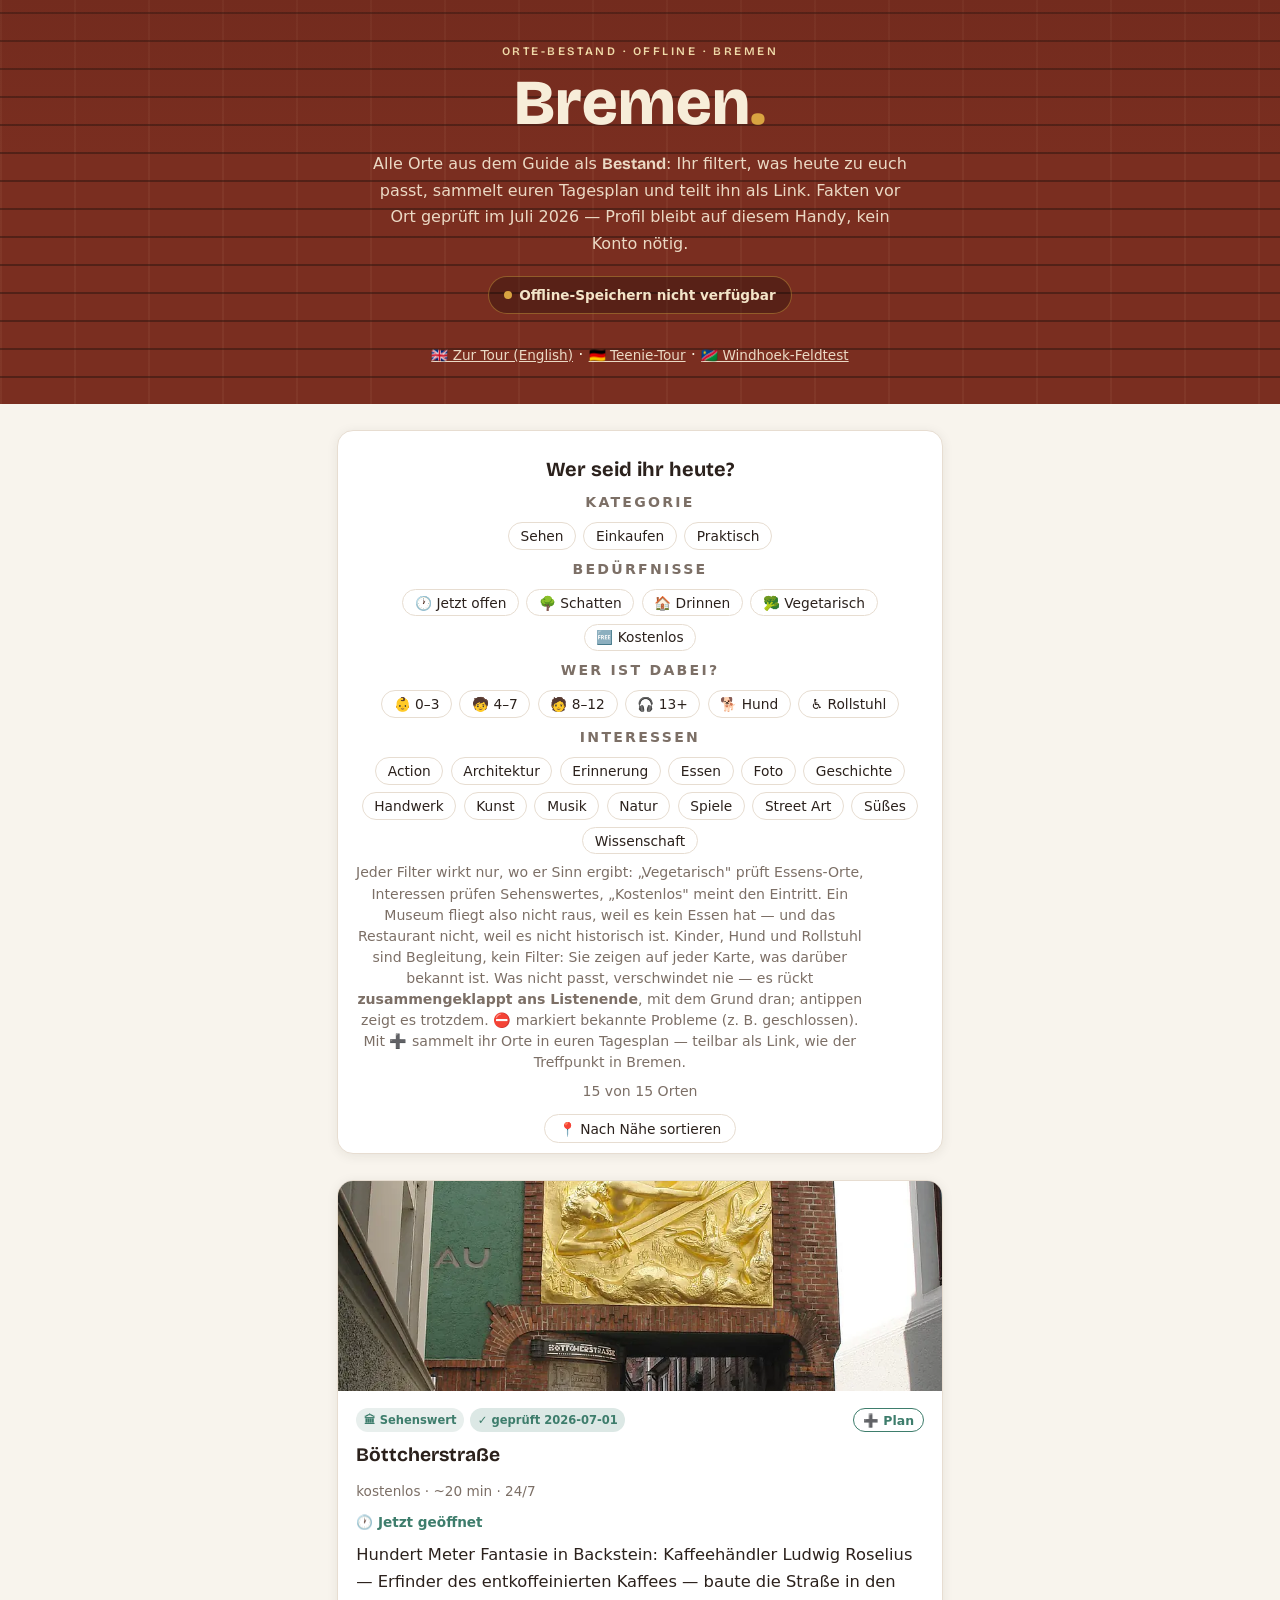
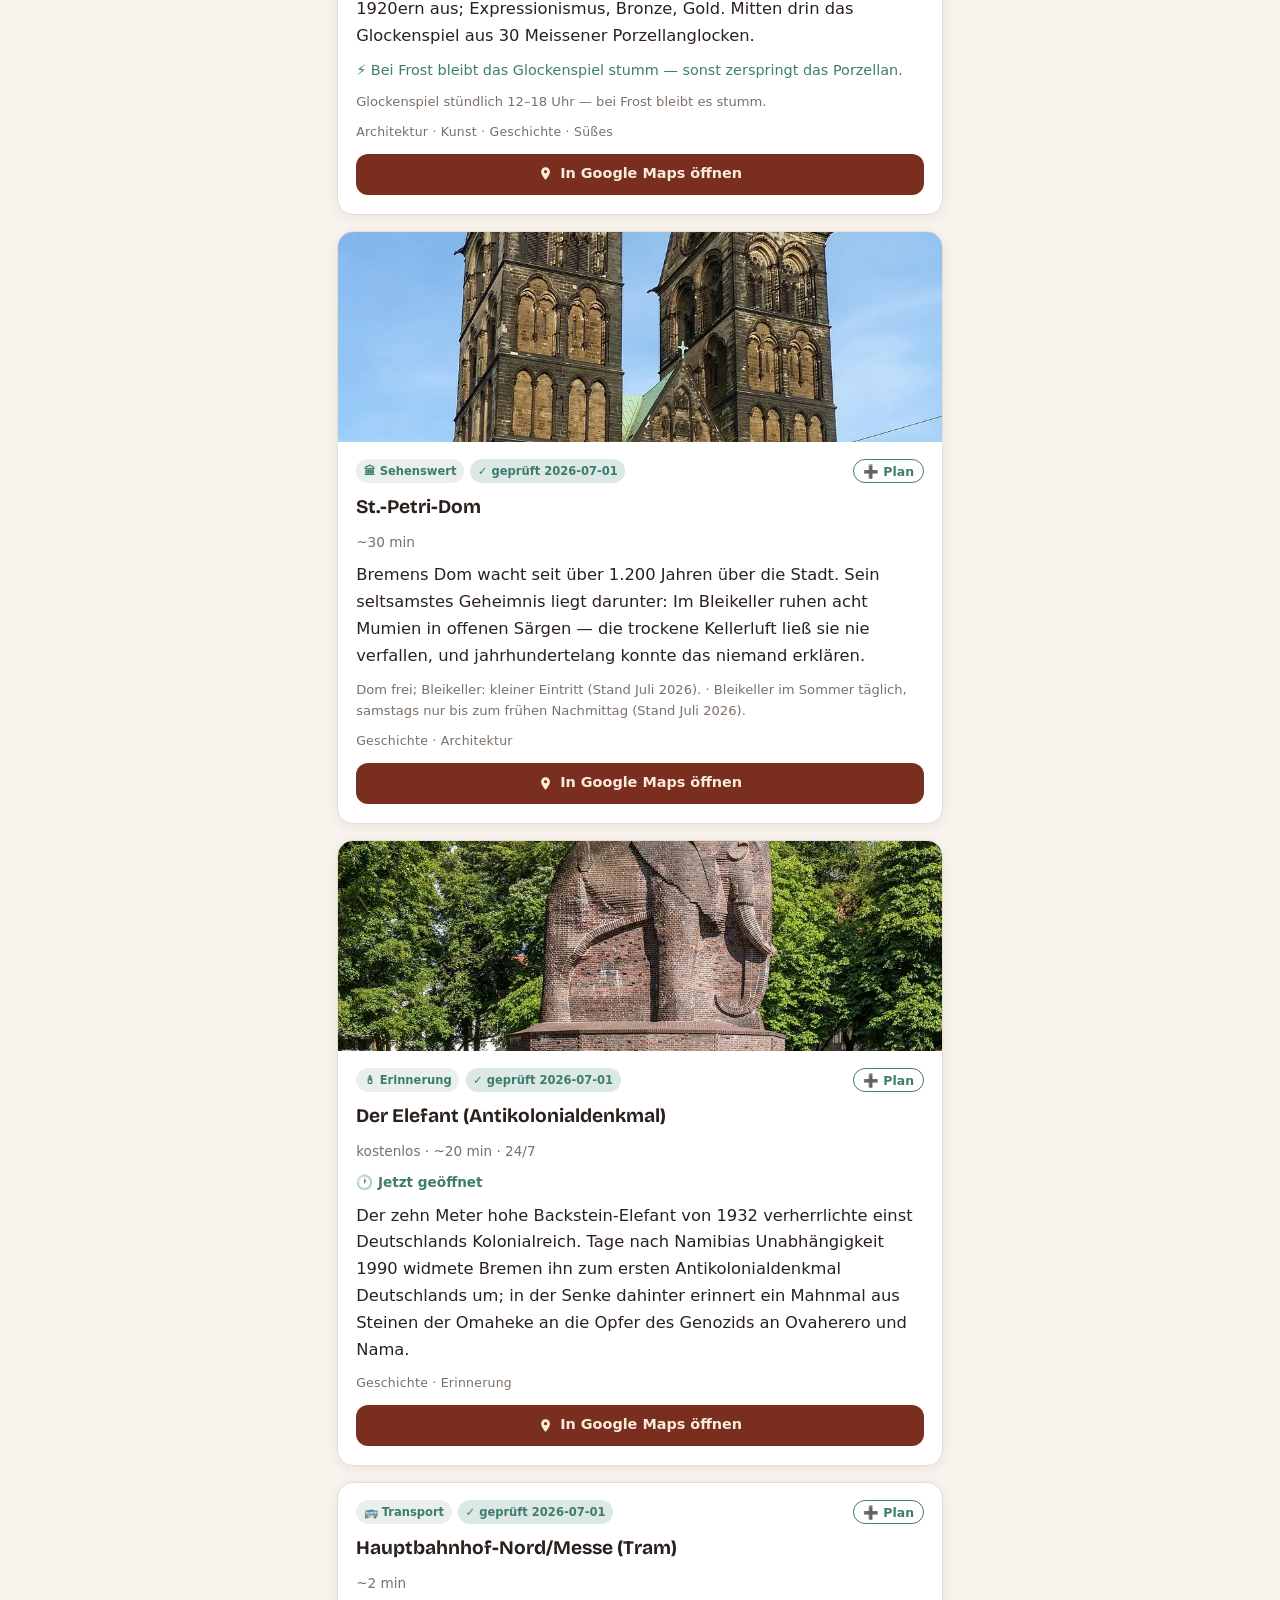
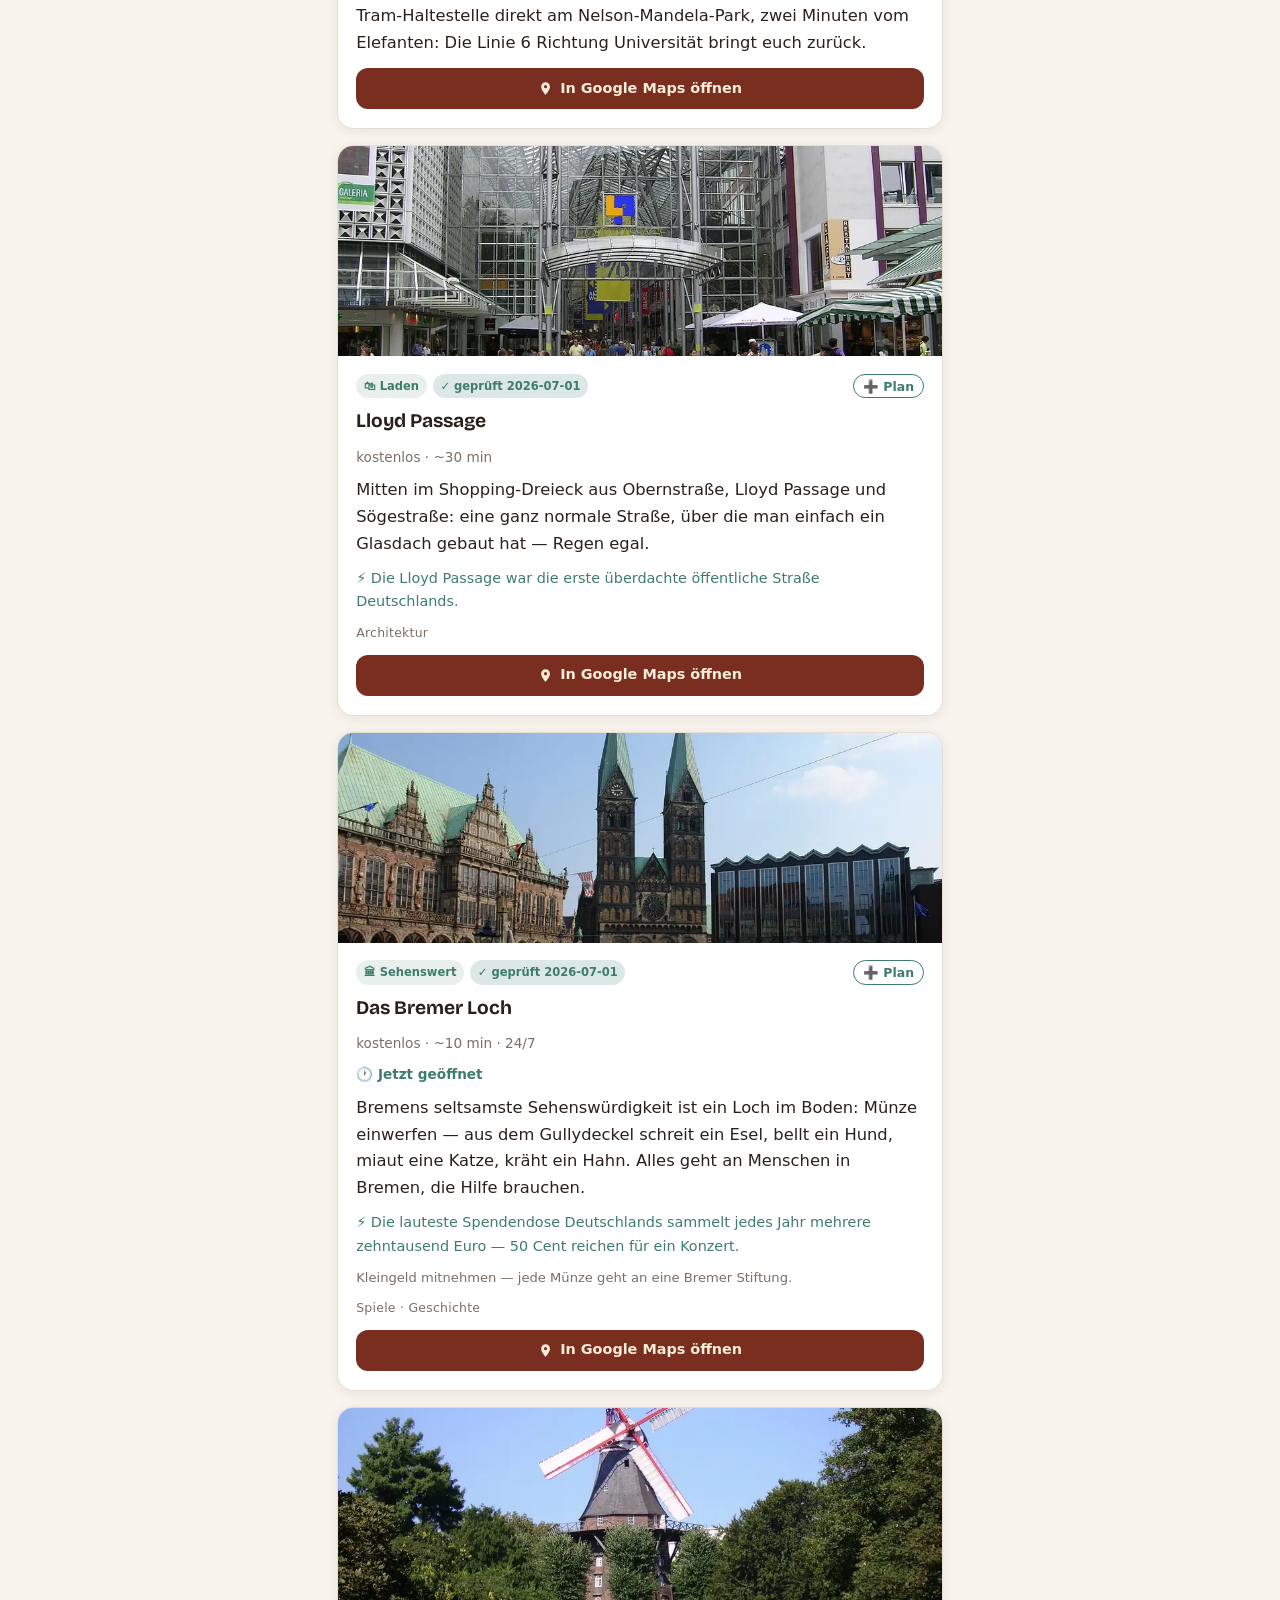
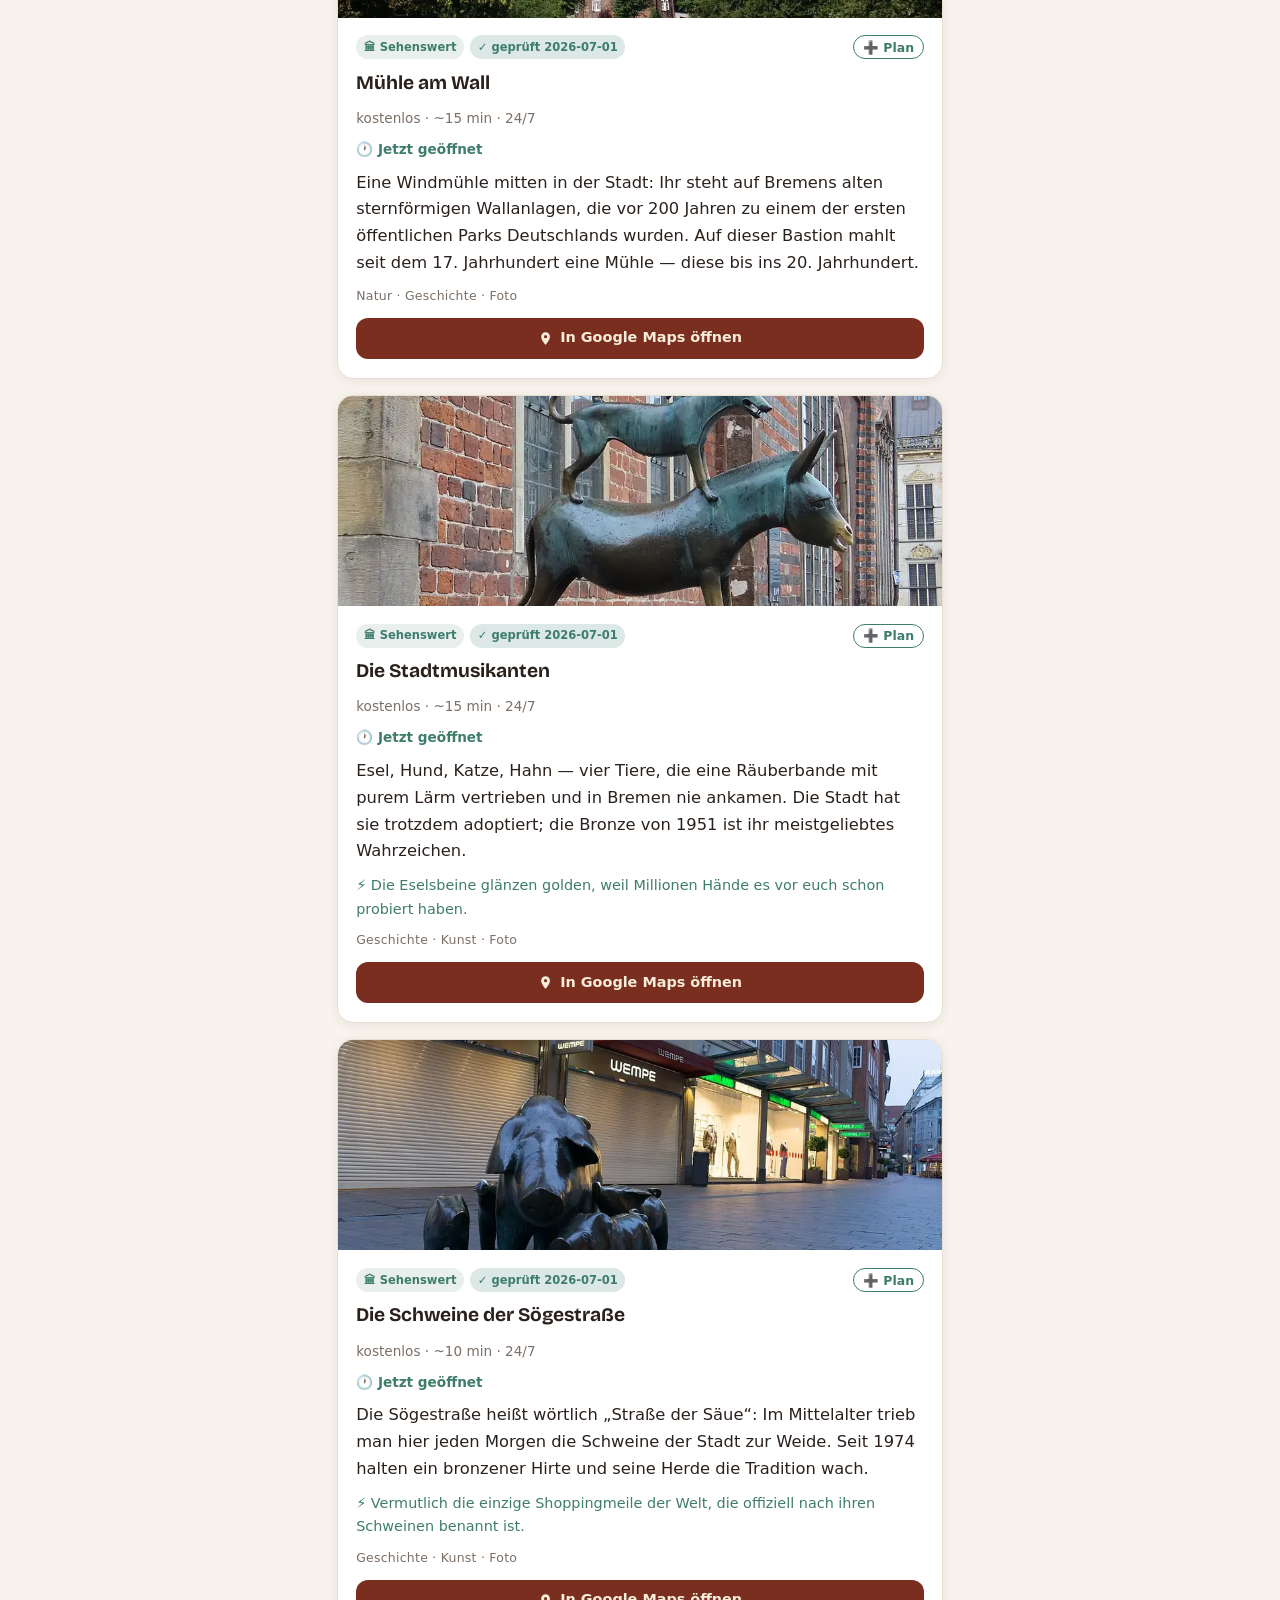
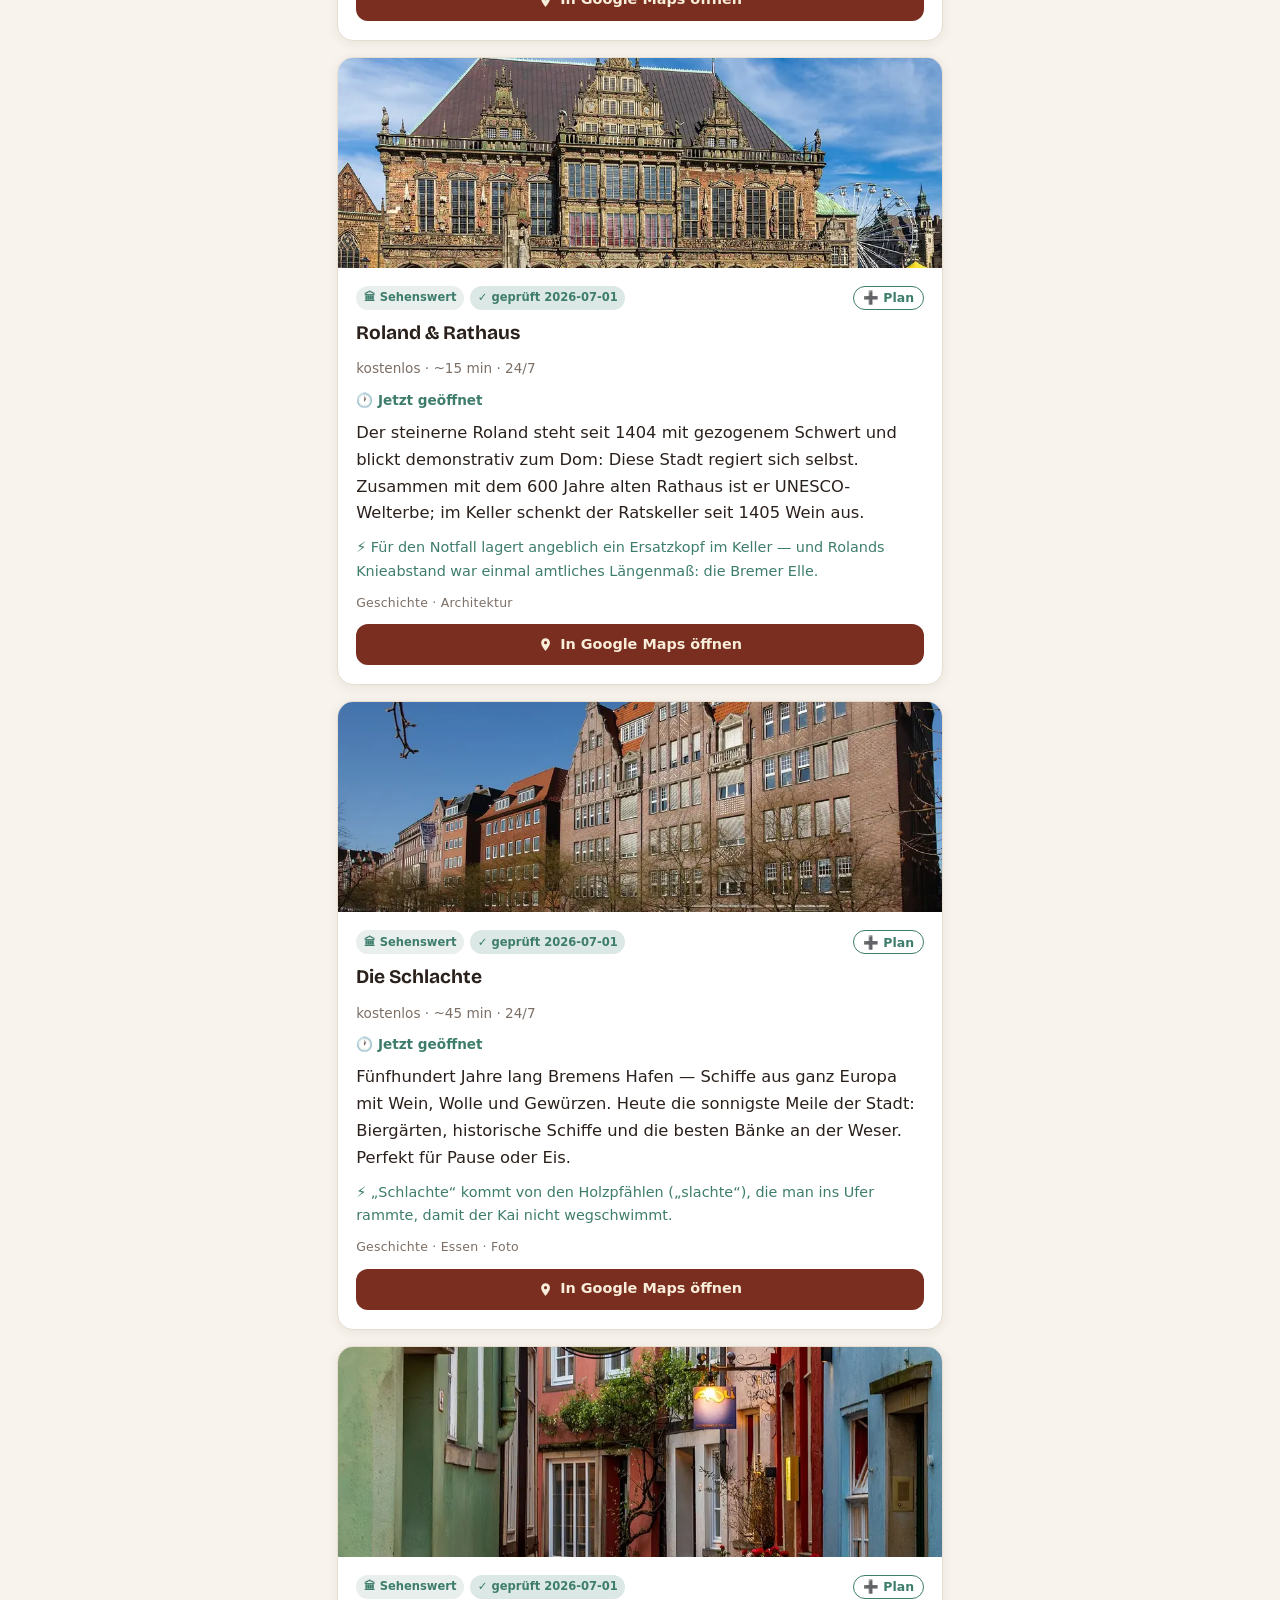
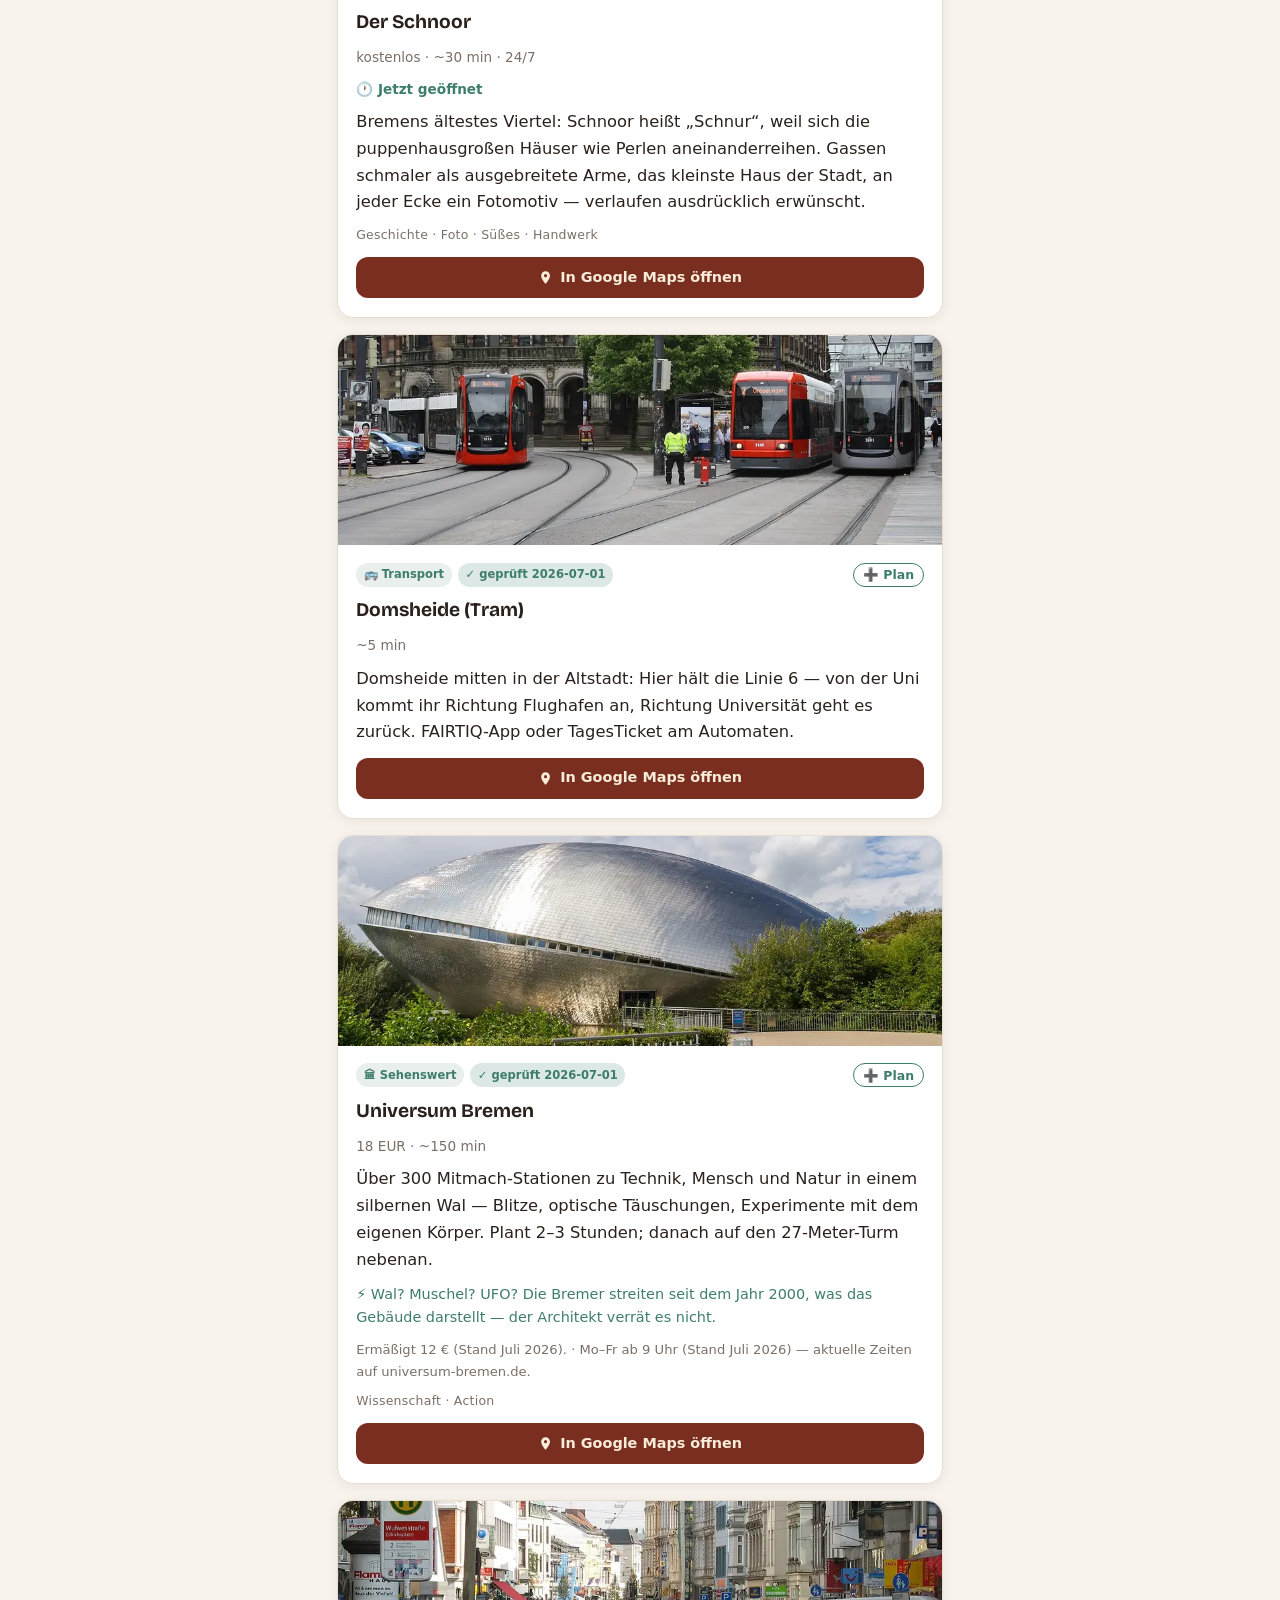
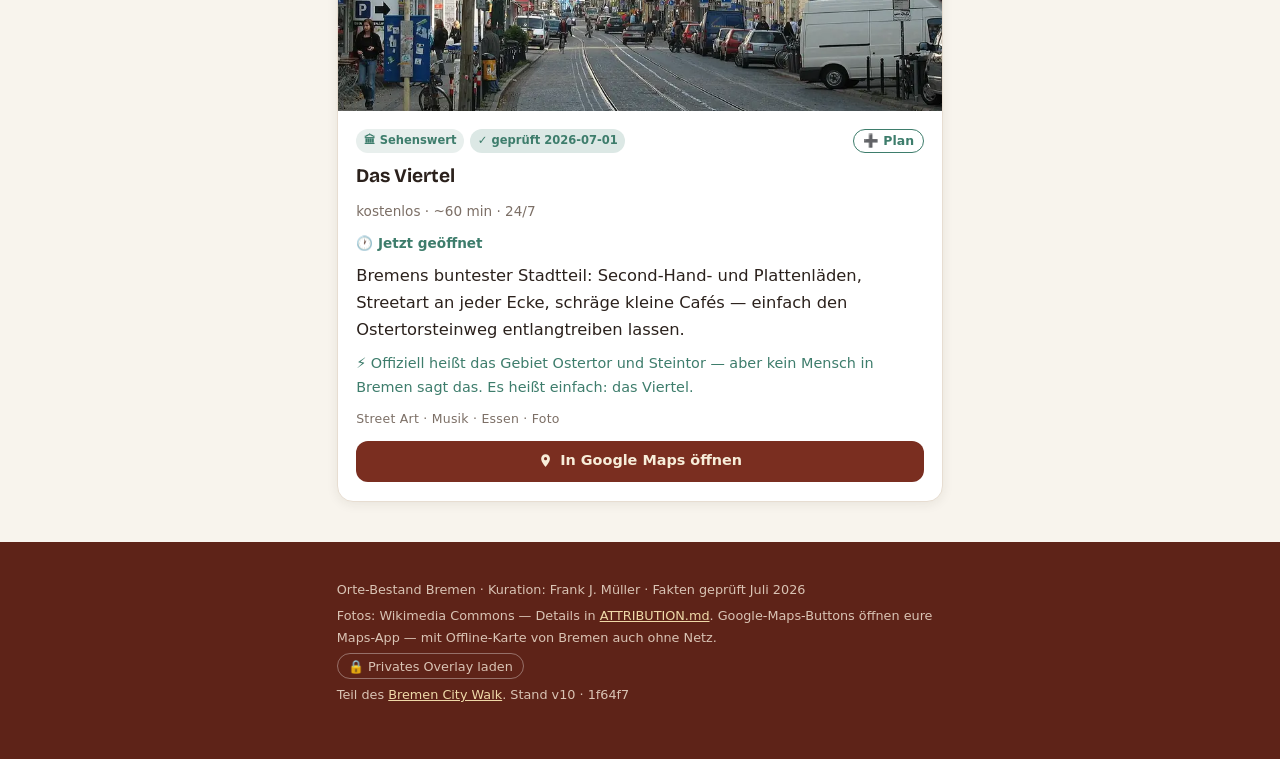
==== commit 36e9756b: "Private overlay: personal ratings and notes, device-only The public product must stay free of third-" ====
--- a/bremen-orte.html
+++ b/bremen-orte.html
@@ -285,6 +285,17 @@
 .popen{font-size:.85rem;font-weight:700;margin:.15rem 0 .3rem}
 .popen.open{color:var(--patina)}
 .popen.closed{color:var(--brick)}
+.povl{
+  font-size:.85rem;margin:.4rem 0;padding:.4rem .6rem;border-radius:8px;
+  border:1.5px dashed var(--gold);color:var(--ink);
+  background:color-mix(in srgb, var(--gold) 8%, var(--card));
+}
+.ovl{display:flex;flex-wrap:wrap;align-items:center;gap:.5rem}
+.ovl button{
+  background:none;border:1px solid rgba(255,255,255,.35);color:inherit;
+  border-radius:999px;padding:.35em .8em;font-family:inherit;font-size:.8rem;cursor:pointer;
+}
+.ovl span{font-size:.78rem}
 .psnap{margin:.3rem 0}
 .pfun{font-size:.9rem;margin:.4rem 0;color:var(--patina)}
 .pnote{font-size:.82rem;color:var(--muted);margin:.35rem 0}
@@ -437,6 +448,7 @@
         <p class="pdist" hidden></p>
         <p class="pmeta">kostenlos · ~20 min · 24/7</p>
         <p class="popen" hidden></p>
+        <p class="povl" hidden></p>
         <p class="psnap">Hundert Meter Fantasie in Backstein: Kaffeehändler Ludwig Roselius — Erfinder des entkoffeinierten Kaffees — baute die Straße in den 1920ern aus; Expressionismus, Bronze, Gold. Mitten drin das Glockenspiel aus 30 Meissener Porzellanglocken.</p>
         <p class="pfun">⚡ Bei Frost bleibt das Glockenspiel stumm — sonst zerspringt das Porzellan.</p>
         <p class="pnote">Glockenspiel stündlich 12–18 Uhr — bei Frost bleibt es stumm.</p>
@@ -466,6 +478,7 @@
         <p class="pdist" hidden></p>
         <p class="pmeta">~30 min</p>
         <p class="popen" hidden></p>
+        <p class="povl" hidden></p>
         <p class="psnap">Bremens Dom wacht seit über 1.200 Jahren über die Stadt. Sein seltsamstes Geheimnis liegt darunter: Im Bleikeller ruhen acht Mumien in offenen Särgen — die trockene Kellerluft ließ sie nie verfallen, und jahrhundertelang konnte das niemand erklären.</p>
         <p class="pnote">Dom frei; Bleikeller: kleiner Eintritt (Stand Juli 2026). · Bleikeller im Sommer täglich, samstags nur bis zum frühen Nachmittag (Stand Juli 2026).</p>
         <p class="pdog">🐕 Hunde: unbekannt — vor Ort fragen (und notieren!)</p>
@@ -494,6 +507,7 @@
         <p class="pdist" hidden></p>
         <p class="pmeta">kostenlos · ~20 min · 24/7</p>
         <p class="popen" hidden></p>
+        <p class="povl" hidden></p>
         <p class="psnap">Der zehn Meter hohe Backstein-Elefant von 1932 verherrlichte einst Deutschlands Kolonialreich. Tage nach Namibias Unabhängigkeit 1990 widmete Bremen ihn zum ersten Antikolonialdenkmal Deutschlands um; in der Senke dahinter erinnert ein Mahnmal aus Steinen der Omaheke an die Opfer des Genozids an Ovaherero und Nama.</p>
         <p class="pdog">🐕 Hunde: unbekannt — vor Ort fragen (und notieren!)</p>
         <p class="pkids">🧒 Kinder-Eignung unbekannt — wird vor Ort erfasst</p>
@@ -520,6 +534,7 @@
         <p class="pdist" hidden></p>
         <p class="pmeta">~2 min</p>
         <p class="popen" hidden></p>
+        <p class="povl" hidden></p>
         <p class="psnap">Tram-Haltestelle direkt am Nelson-Mandela-Park, zwei Minuten vom Elefanten: Die Linie 6 Richtung Universität bringt euch zurück.</p>
         <p class="pdog">🐕 Hunde: unbekannt — vor Ort fragen (und notieren!)</p>
         <p class="pkids">🧒 Kinder-Eignung unbekannt — wird vor Ort erfasst</p>
@@ -546,6 +561,7 @@
         <p class="pdist" hidden></p>
         <p class="pmeta">kostenlos · ~30 min</p>
         <p class="popen" hidden></p>
+        <p class="povl" hidden></p>
         <p class="psnap">Mitten im Shopping-Dreieck aus Obernstraße, Lloyd Passage und Sögestraße: eine ganz normale Straße, über die man einfach ein Glasdach gebaut hat — Regen egal.</p>
         <p class="pfun">⚡ Die Lloyd Passage war die erste überdachte öffentliche Straße Deutschlands.</p>
         <p class="pdog">🐕 Hunde: unbekannt — vor Ort fragen (und notieren!)</p>
@@ -574,6 +590,7 @@
         <p class="pdist" hidden></p>
         <p class="pmeta">kostenlos · ~10 min · 24/7</p>
         <p class="popen" hidden></p>
+        <p class="povl" hidden></p>
         <p class="psnap">Bremens seltsamste Sehenswürdigkeit ist ein Loch im Boden: Münze einwerfen — aus dem Gullydeckel schreit ein Esel, bellt ein Hund, miaut eine Katze, kräht ein Hahn. Alles geht an Menschen in Bremen, die Hilfe brauchen.</p>
         <p class="pfun">⚡ Die lauteste Spendendose Deutschlands sammelt jedes Jahr mehrere zehntausend Euro — 50 Cent reichen für ein Konzert.</p>
         <p class="pnote">Kleingeld mitnehmen — jede Münze geht an eine Bremer Stiftung.</p>
@@ -603,6 +620,7 @@
         <p class="pdist" hidden></p>
         <p class="pmeta">kostenlos · ~15 min · 24/7</p>
         <p class="popen" hidden></p>
+        <p class="povl" hidden></p>
         <p class="psnap">Eine Windmühle mitten in der Stadt: Ihr steht auf Bremens alten sternförmigen Wallanlagen, die vor 200 Jahren zu einem der ersten öffentlichen Parks Deutschlands wurden. Auf dieser Bastion mahlt seit dem 17. Jahrhundert eine Mühle — diese bis ins 20. Jahrhundert.</p>
         <p class="pdog">🐕 Hunde: unbekannt — vor Ort fragen (und notieren!)</p>
         <p class="pkids">🧒 Kinder-Eignung unbekannt — wird vor Ort erfasst</p>
@@ -630,6 +648,7 @@
         <p class="pdist" hidden></p>
         <p class="pmeta">kostenlos · ~15 min · 24/7</p>
         <p class="popen" hidden></p>
+        <p class="povl" hidden></p>
         <p class="psnap">Esel, Hund, Katze, Hahn — vier Tiere, die eine Räuberbande mit purem Lärm vertrieben und in Bremen nie ankamen. Die Stadt hat sie trotzdem adoptiert; die Bronze von 1951 ist ihr meistgeliebtes Wahrzeichen.</p>
         <p class="pfun">⚡ Die Eselsbeine glänzen golden, weil Millionen Hände es vor euch schon probiert haben.</p>
         <p class="pdog">🐕 Hunde: unbekannt — vor Ort fragen (und notieren!)</p>
@@ -658,6 +677,7 @@
         <p class="pdist" hidden></p>
         <p class="pmeta">kostenlos · ~10 min · 24/7</p>
         <p class="popen" hidden></p>
+        <p class="povl" hidden></p>
         <p class="psnap">Die Sögestraße heißt wörtlich „Straße der Säue“: Im Mittelalter trieb man hier jeden Morgen die Schweine der Stadt zur Weide. Seit 1974 halten ein bronzener Hirte und seine Herde die Tradition wach.</p>
         <p class="pfun">⚡ Vermutlich die einzige Shoppingmeile der Welt, die offiziell nach ihren Schweinen benannt ist.</p>
         <p class="pdog">🐕 Hunde: unbekannt — vor Ort fragen (und notieren!)</p>
@@ -686,6 +706,7 @@
         <p class="pdist" hidden></p>
         <p class="pmeta">kostenlos · ~15 min · 24/7</p>
         <p class="popen" hidden></p>
+        <p class="povl" hidden></p>
         <p class="psnap">Der steinerne Roland steht seit 1404 mit gezogenem Schwert und blickt demonstrativ zum Dom: Diese Stadt regiert sich selbst. Zusammen mit dem 600 Jahre alten Rathaus ist er UNESCO-Welterbe; im Keller schenkt der Ratskeller seit 1405 Wein aus.</p>
         <p class="pfun">⚡ Für den Notfall lagert angeblich ein Ersatzkopf im Keller — und Rolands Knieabstand war einmal amtliches Längenmaß: die Bremer Elle.</p>
         <p class="pdog">🐕 Hunde: unbekannt — vor Ort fragen (und notieren!)</p>
@@ -714,6 +735,7 @@
         <p class="pdist" hidden></p>
         <p class="pmeta">kostenlos · ~45 min · 24/7</p>
         <p class="popen" hidden></p>
+        <p class="povl" hidden></p>
         <p class="psnap">Fünfhundert Jahre lang Bremens Hafen — Schiffe aus ganz Europa mit Wein, Wolle und Gewürzen. Heute die sonnigste Meile der Stadt: Biergärten, historische Schiffe und die besten Bänke an der Weser. Perfekt für Pause oder Eis.</p>
         <p class="pfun">⚡ „Schlachte“ kommt von den Holzpfählen („slachte“), die man ins Ufer rammte, damit der Kai nicht wegschwimmt.</p>
         <p class="pdog">🐕 Hunde: unbekannt — vor Ort fragen (und notieren!)</p>
@@ -742,6 +764,7 @@
         <p class="pdist" hidden></p>
         <p class="pmeta">kostenlos · ~30 min · 24/7</p>
         <p class="popen" hidden></p>
+        <p class="povl" hidden></p>
         <p class="psnap">Bremens ältestes Viertel: Schnoor heißt „Schnur“, weil sich die puppenhausgroßen Häuser wie Perlen aneinanderreihen. Gassen schmaler als ausgebreitete Arme, das kleinste Haus der Stadt, an jeder Ecke ein Fotomotiv — verlaufen ausdrücklich erwünscht.</p>
         <p class="pdog">🐕 Hunde: unbekannt — vor Ort fragen (und notieren!)</p>
         <p class="pkids">🧒 Ab 4 Jahren — Bonbon-Schau-Werkstatt in der Marterburg 30</p>
@@ -769,6 +792,7 @@
         <p class="pdist" hidden></p>
         <p class="pmeta">~5 min</p>
         <p class="popen" hidden></p>
+        <p class="povl" hidden></p>
         <p class="psnap">Domsheide mitten in der Altstadt: Hier hält die Linie 6 — von der Uni kommt ihr Richtung Flughafen an, Richtung Universität geht es zurück. FAIRTIQ-App oder TagesTicket am Automaten.</p>
         <p class="pdog">🐕 Hunde: unbekannt — vor Ort fragen (und notieren!)</p>
         <p class="pkids">🧒 Kinder-Eignung unbekannt — wird vor Ort erfasst</p>
@@ -795,6 +819,7 @@
         <p class="pdist" hidden></p>
         <p class="pmeta">18 EUR · ~150 min</p>
         <p class="popen" hidden></p>
+        <p class="povl" hidden></p>
         <p class="psnap">Über 300 Mitmach-Stationen zu Technik, Mensch und Natur in einem silbernen Wal — Blitze, optische Täuschungen, Experimente mit dem eigenen Körper. Plant 2–3 Stunden; danach auf den 27-Meter-Turm nebenan.</p>
         <p class="pfun">⚡ Wal? Muschel? UFO? Die Bremer streiten seit dem Jahr 2000, was das Gebäude darstellt — der Architekt verrät es nicht.</p>
         <p class="pnote">Ermäßigt 12 € (Stand Juli 2026). · Mo–Fr ab 9 Uhr (Stand Juli 2026) — aktuelle Zeiten auf universum-bremen.de.</p>
@@ -824,6 +849,7 @@
         <p class="pdist" hidden></p>
         <p class="pmeta">kostenlos · ~60 min · 24/7</p>
         <p class="popen" hidden></p>
+        <p class="povl" hidden></p>
         <p class="psnap">Bremens buntester Stadtteil: Second-Hand- und Plattenläden, Streetart an jeder Ecke, schräge kleine Cafés — einfach den Ostertorsteinweg entlangtreiben lassen.</p>
         <p class="pfun">⚡ Offiziell heißt das Gebiet Ostertor und Steintor — aber kein Mensch in Bremen sagt das. Es heißt einfach: das Viertel.</p>
         <p class="pdog">🐕 Hunde: unbekannt — vor Ort fragen (und notieren!)</p>
@@ -855,7 +881,13 @@
     <p>Fotos: Wikimedia Commons — Details in
     <a href="https://github.com/frankjmueller/bremen-city-walk/blob/main/ATTRIBUTION.md">ATTRIBUTION.md</a>.
     Google-Maps-Buttons öffnen eure Maps-App — mit Offline-Karte von Bremen auch ohne Netz.</p>
-    <p>Teil des <a href="index.html">Bremen City Walk</a>. <span id="version">Stand v10 · 894941</span></p>
+    <p class="ovl">
+      <button type="button" id="ovl-btn">🔒 Privates Overlay laden</button>
+      <button type="button" id="ovl-remove" hidden>Overlay entfernen</button>
+      <input type="file" id="ovl-file" accept=".json,application/json" hidden>
+      <span id="ovl-status"></span>
+    </p>
+    <p>Teil des <a href="index.html">Bremen City Walk</a>. <span id="version">Stand v10 · 1f64f7</span></p>
   </div>
 </footer>
 
@@ -864,6 +896,7 @@
    No login, no backend: profile and day plan live in localStorage,
    sharing is a URL the group passes around. */
 const CFG = {
+  "cityId": "bremen",
   "storageKey": "walk-profile-bremen",
   "planKey": "walk-plan-bremen",
   "currency": "€",
@@ -1342,6 +1375,69 @@
   updatePlanUI();
   apply();
 })();
+
+/* ————— private overlay: personal ratings/notes, device-only.
+   Imported from a JSON file, stored in localStorage, never uploaded —
+   the legal home for data you may use but must not republish. ————— */
+(function () {
+  const KEY = 'walk-overlay-' + CFG.cityId;
+  const btn = document.getElementById('ovl-btn');
+  const removeBtn = document.getElementById('ovl-remove');
+  const file = document.getElementById('ovl-file');
+  const status = document.getElementById('ovl-status');
+
+  function render() {
+    let ovl = null;
+    try { ovl = JSON.parse(localStorage.getItem(KEY)); } catch (e) { /* none */ }
+    document.querySelectorAll('.place').forEach(li => {
+      const el = li.querySelector('.povl');
+      const d = ovl && ovl.places && ovl.places[li.id.replace(/^poi-/, '')];
+      if (!d) { el.hidden = true; return; }
+      const parts = [];
+      if (typeof d.rating === 'number') {
+        parts.push('★ ' + d.rating.toLocaleString('de-DE')
+          + (d.ratings ? ` (${d.ratings.toLocaleString('de-DE')})` : ''));
+      }
+      if (typeof d.myStars === 'number') {
+        parts.push('meine: ' + '★'.repeat(d.myStars) + '☆'.repeat(Math.max(0, 5 - d.myStars)));
+      }
+      if (d.status) parts.push(d.status);
+      if (d.note) parts.push(d.note);
+      el.textContent = parts.length ? '🔒 ' + parts.join(' · ') : '';
+      el.hidden = parts.length === 0;
+    });
+    const has = !!(ovl && ovl.places && Object.keys(ovl.places).length);
+    removeBtn.hidden = !has;
+    status.textContent = has
+      ? `Overlay aktiv: ${Object.keys(ovl.places).length} Orte`
+        + (ovl.updated ? `, Stand ${ovl.updated}` : '') + ' — nur auf diesem Gerät.'
+      : '';
+  }
+
+  btn.addEventListener('click', () => file.click());
+  file.addEventListener('change', () => {
+    const f = file.files[0];
+    if (!f) return;
+    f.text().then(t => {
+      const ovl = JSON.parse(t);
+      if (ovl.city && ovl.city !== CFG.cityId) {
+        status.textContent = `Diese Datei ist für „${ovl.city}", nicht für diese Seite.`;
+        return;
+      }
+      if (!ovl.places || typeof ovl.places !== 'object') throw new Error('places fehlt');
+      localStorage.setItem(KEY, JSON.stringify(ovl));
+      render();
+    }).catch(() => {
+      status.textContent = 'Datei nicht lesbar — erwartet JSON mit { "places": { "<orts-id>": { … } } }.';
+    }).finally(() => { file.value = ''; });
+  });
+  removeBtn.addEventListener('click', () => {
+    localStorage.removeItem(KEY);
+    render();
+  });
+
+  render();
+})();
 </script>
 </body>
 </html>
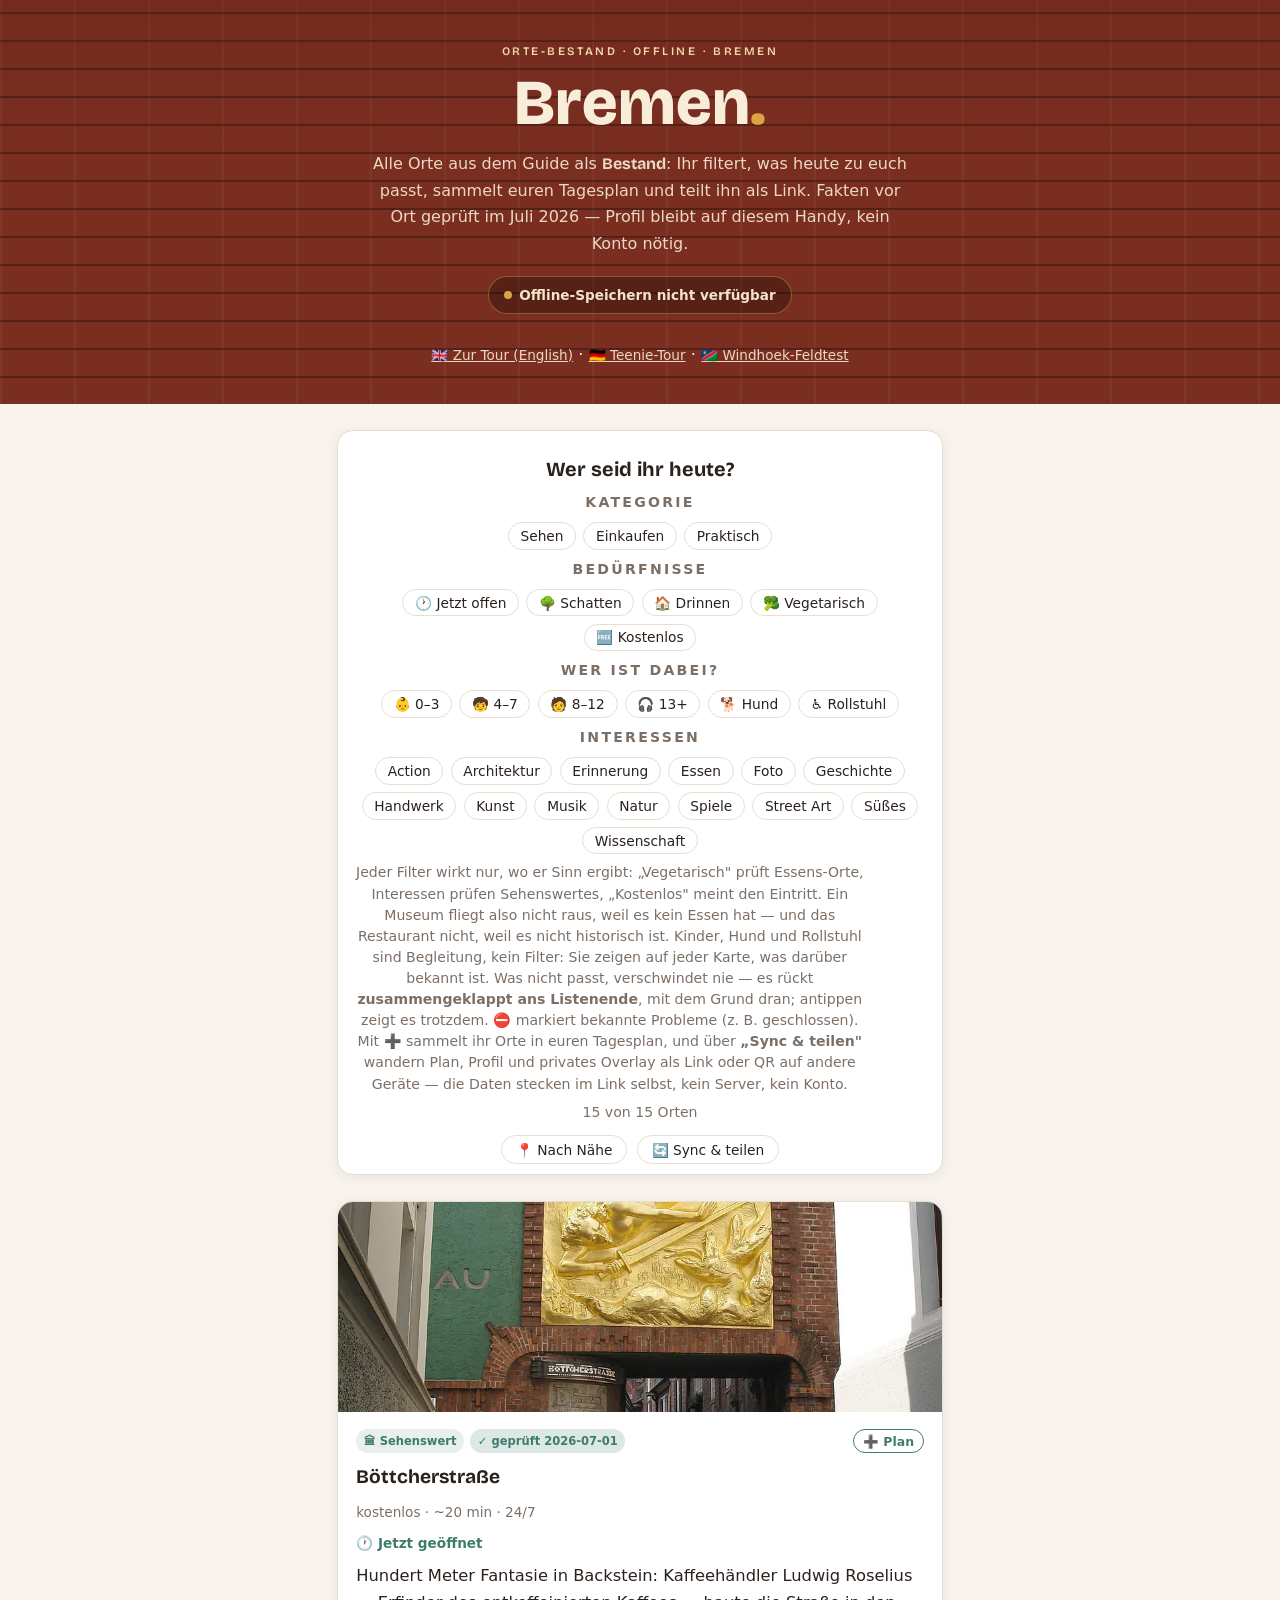
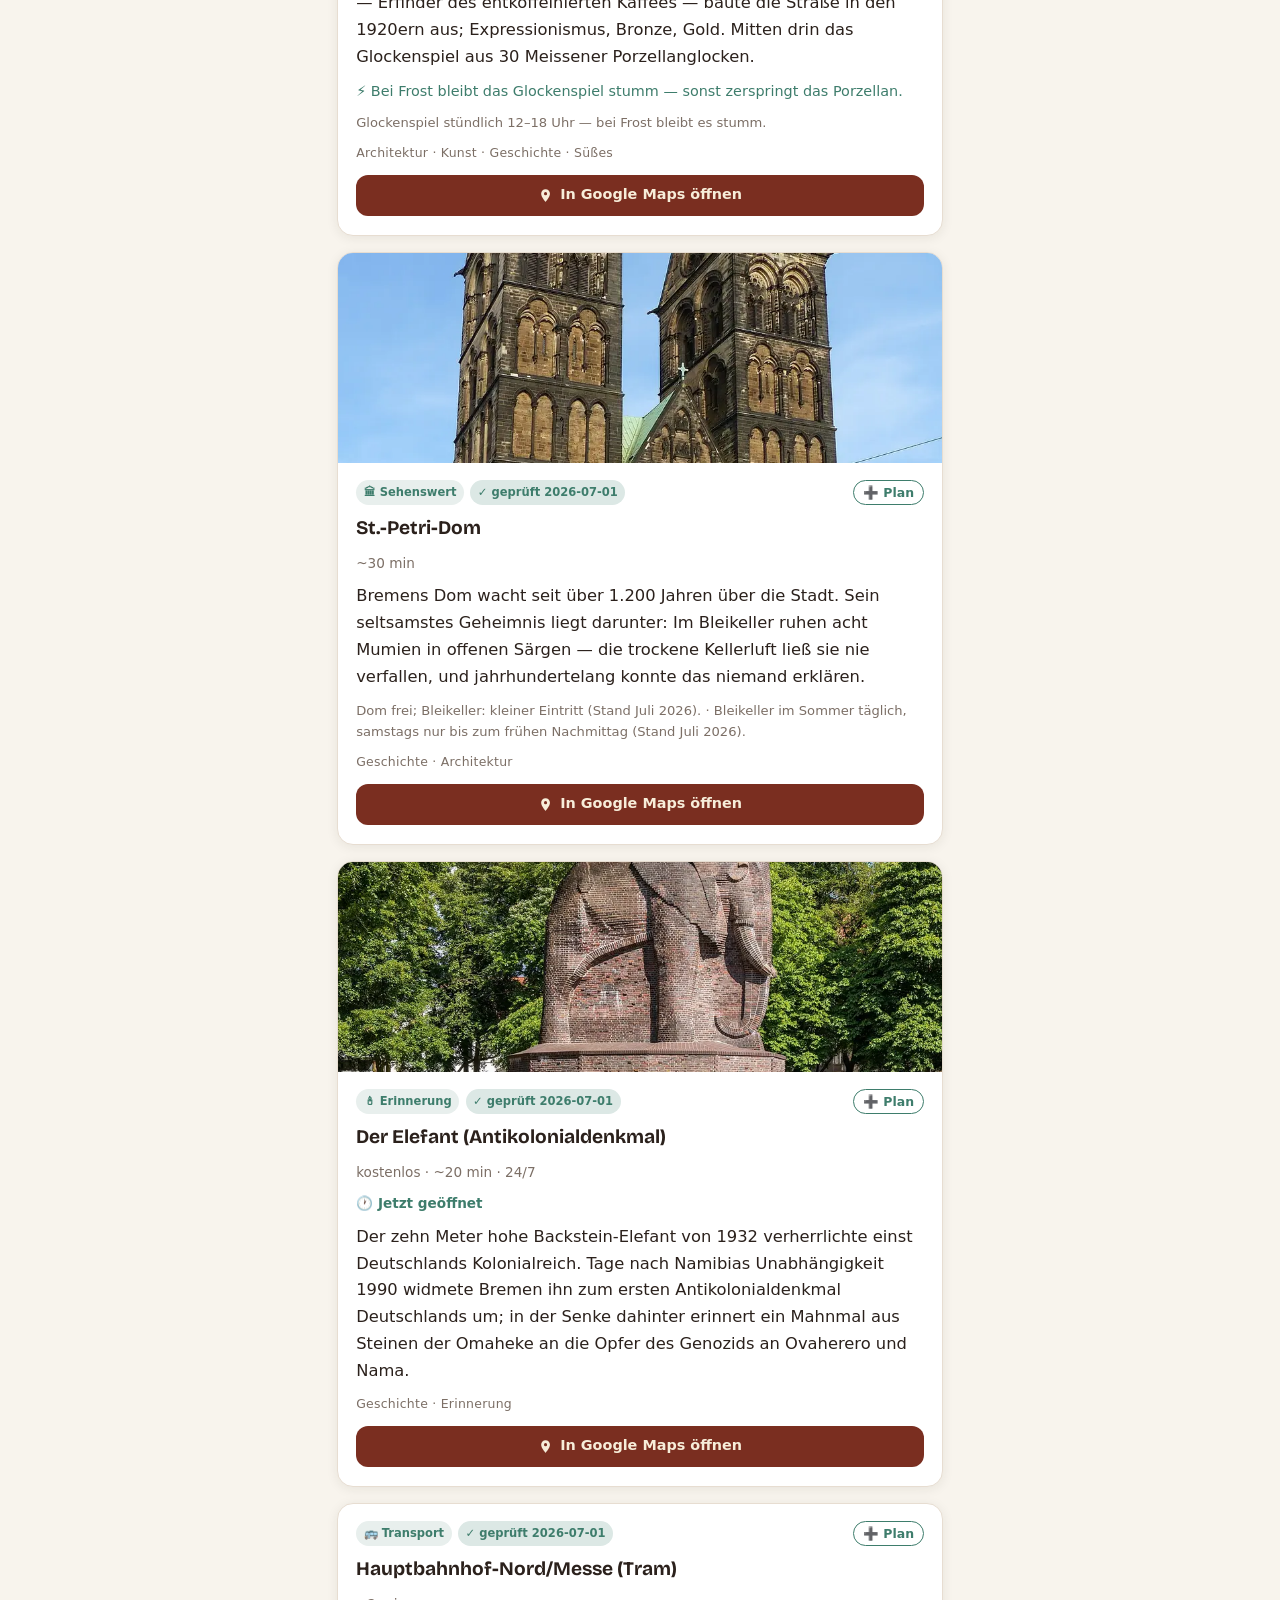
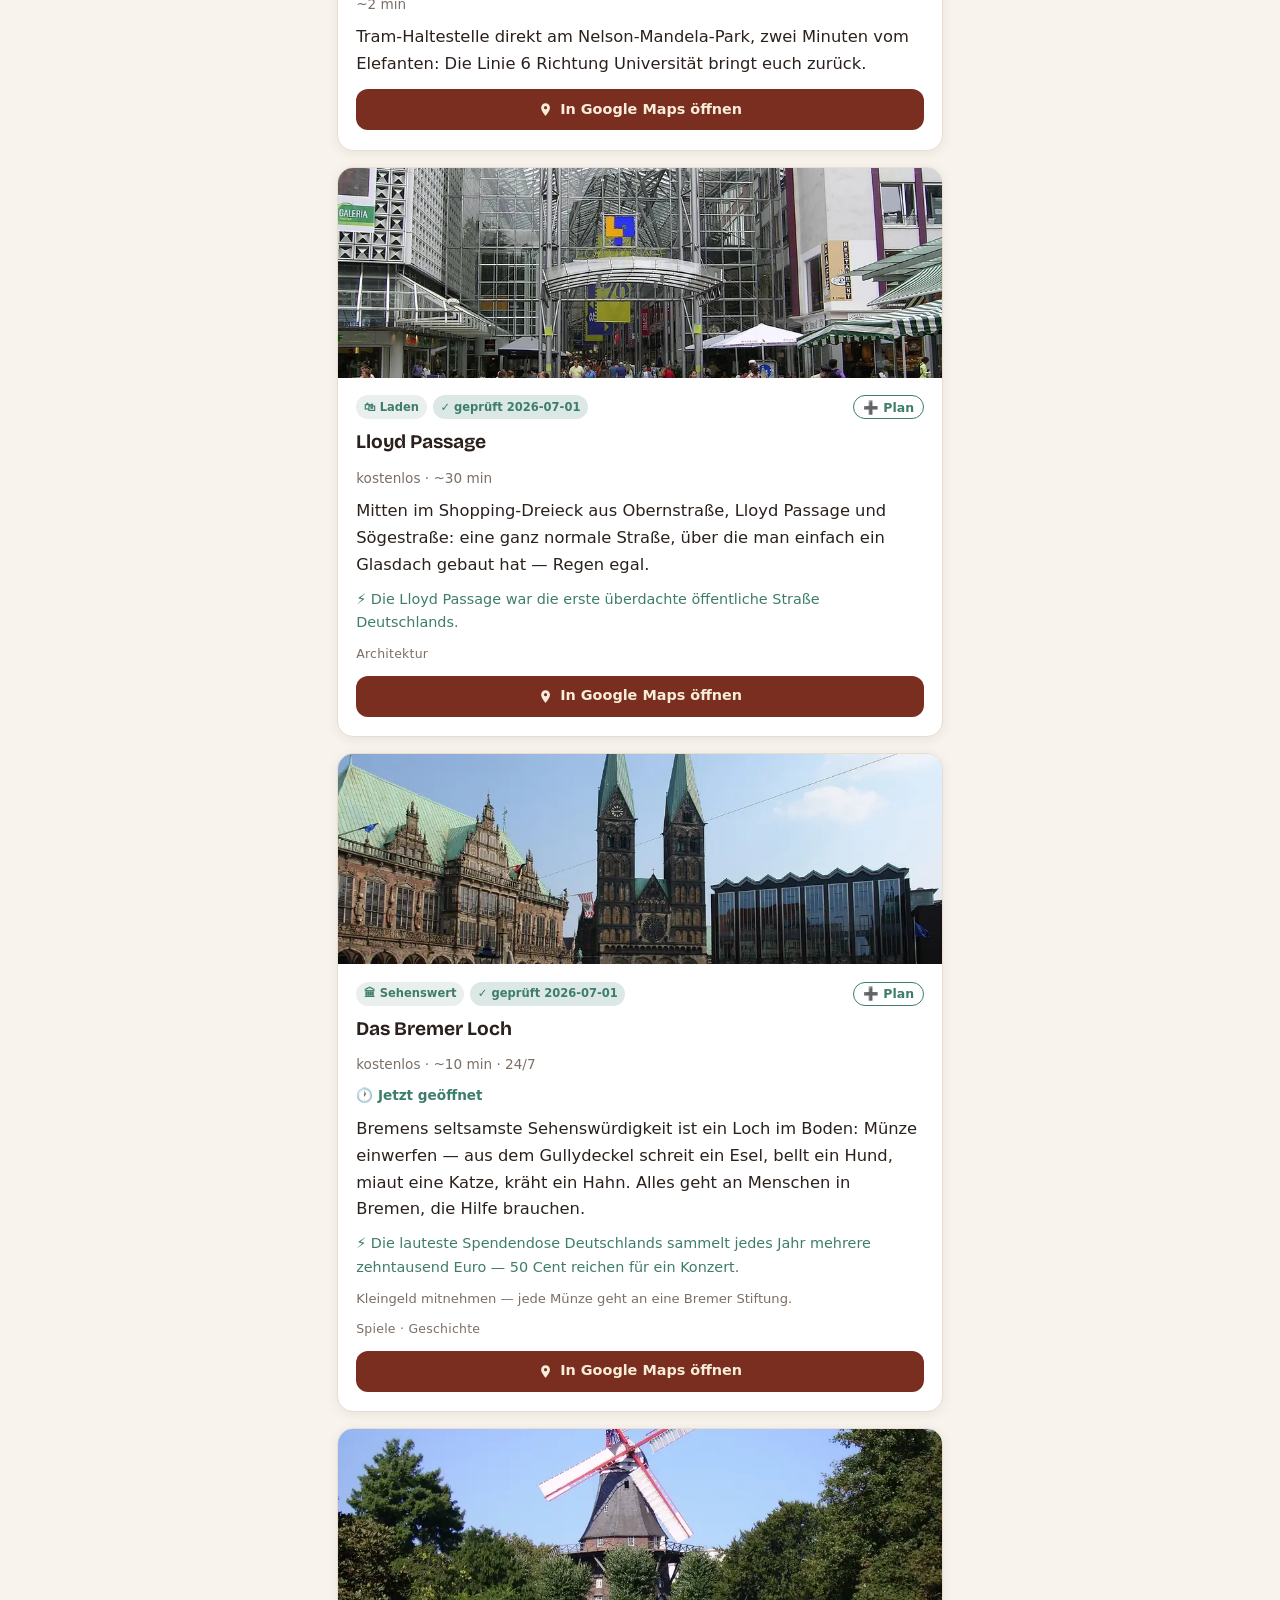
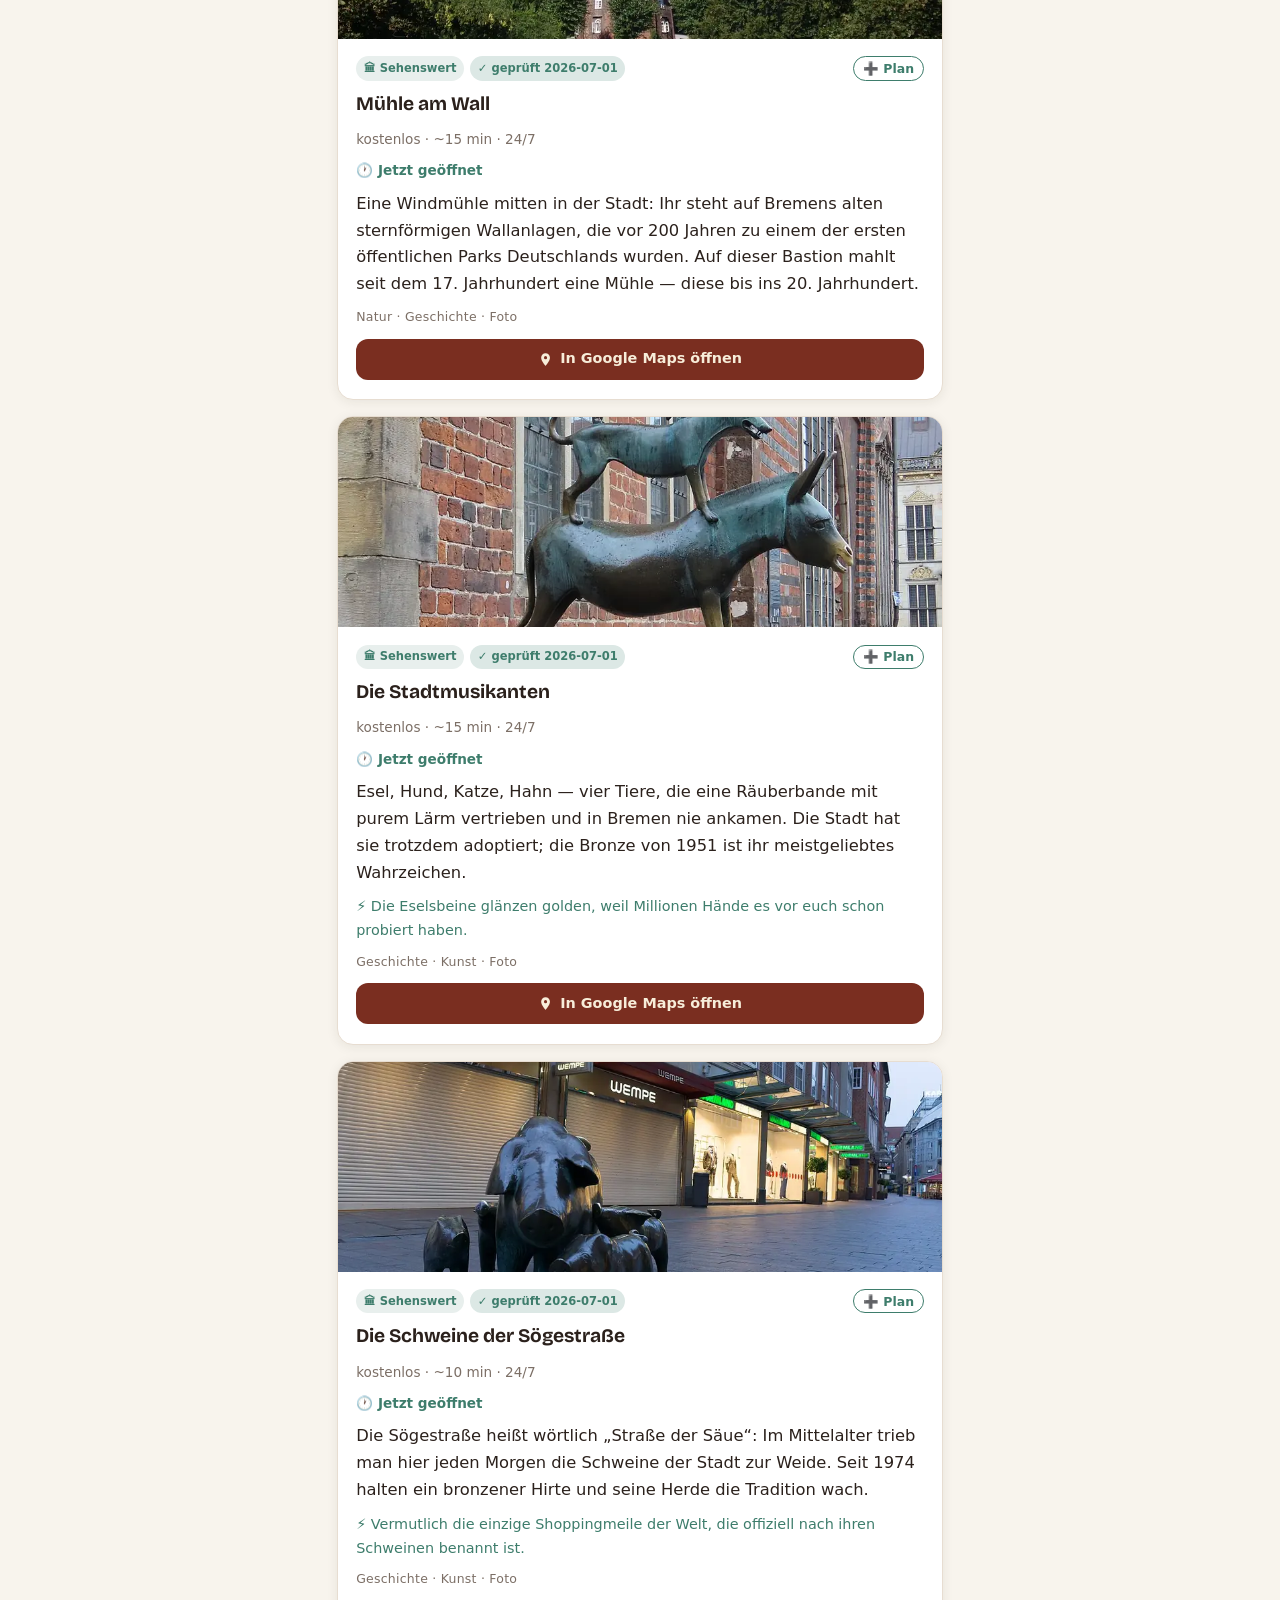
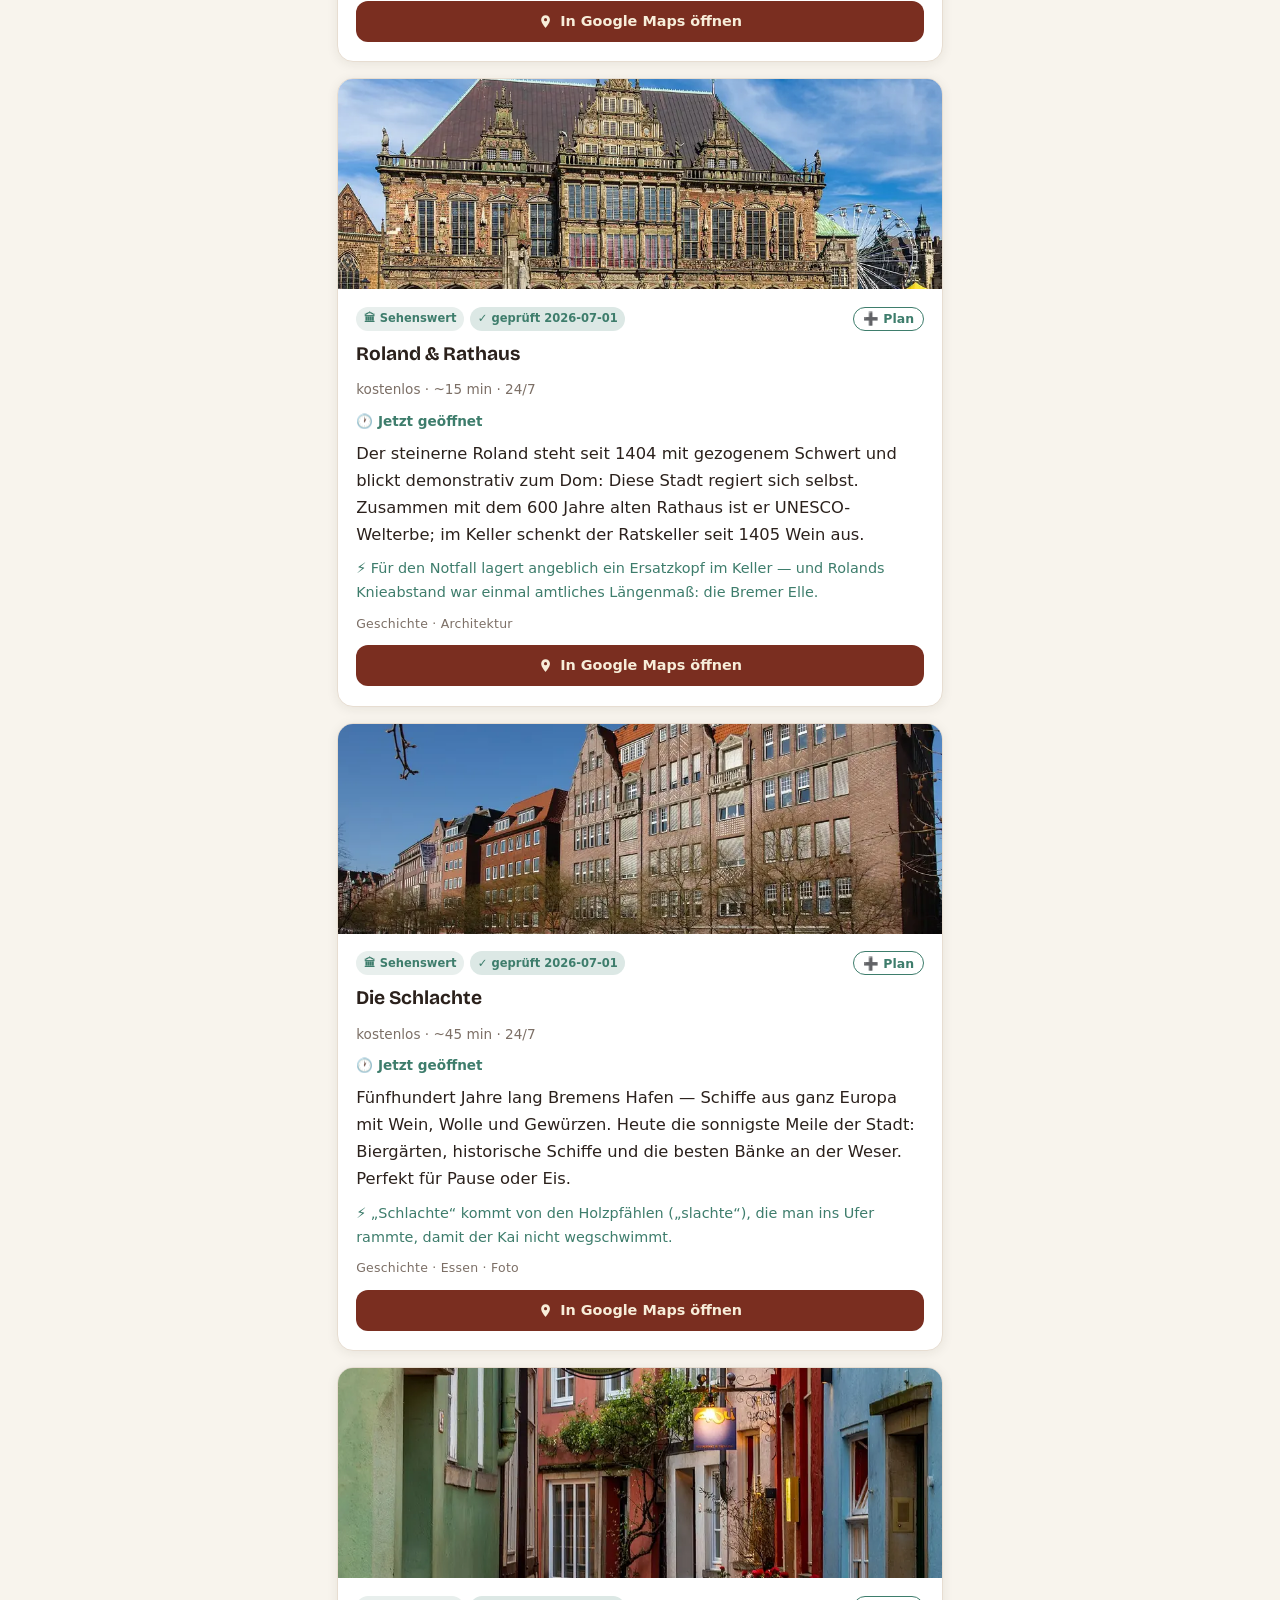
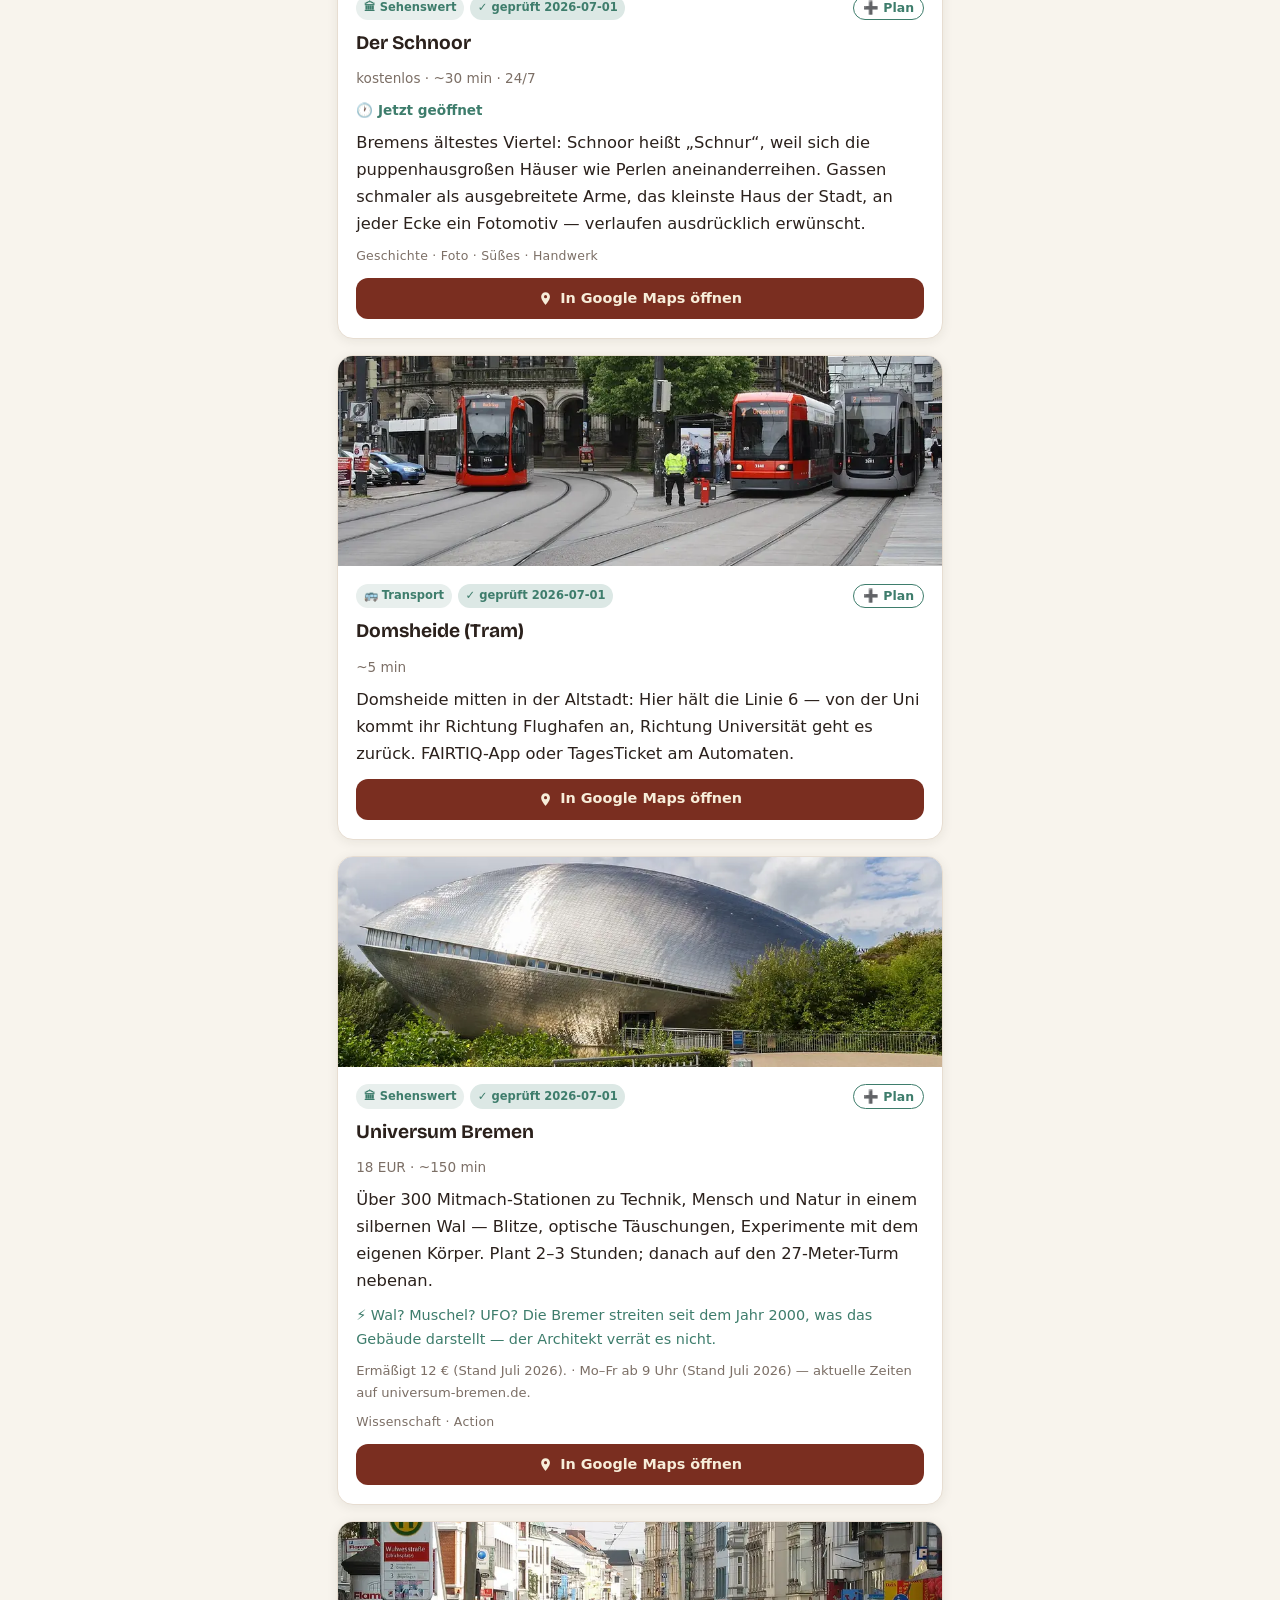
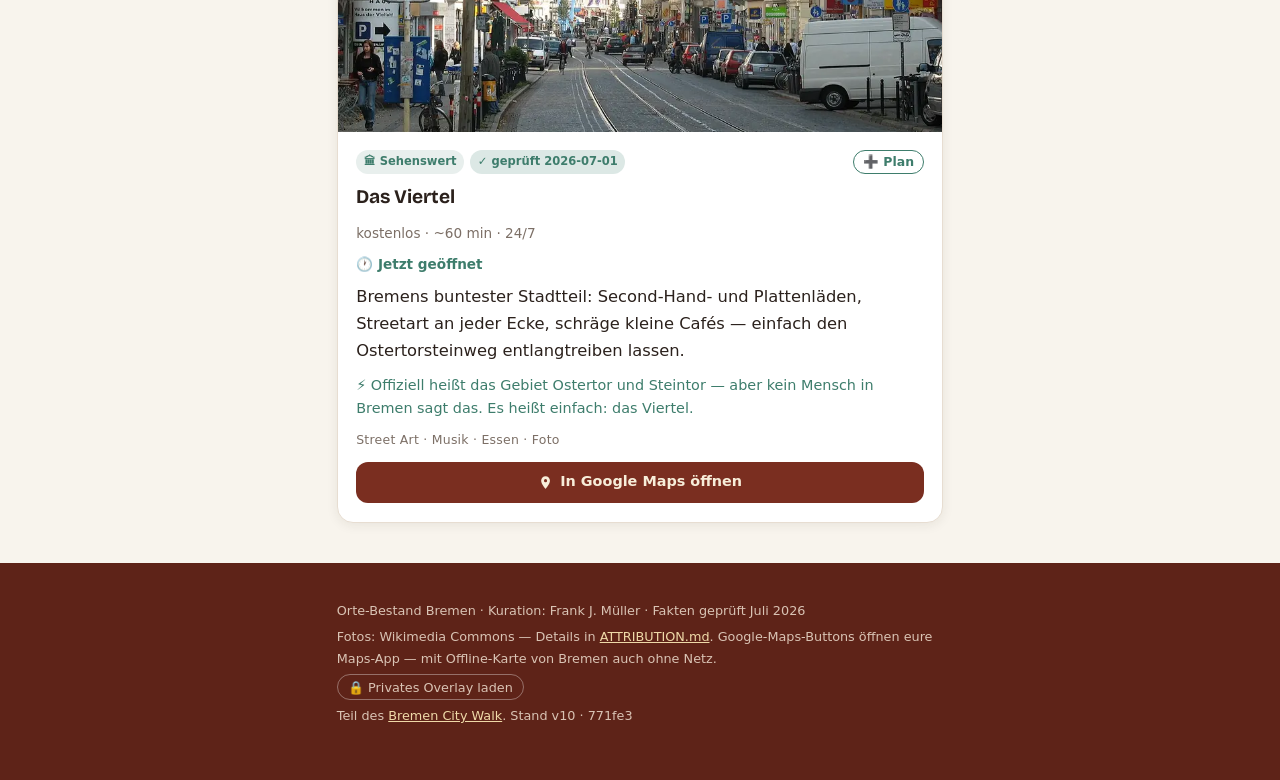
==== commit 27051a6d: "Device & family sync: the data travels inside the link Sync without a server, account or backend: pl" ====
--- a/bremen-orte.html
+++ b/bremen-orte.html
@@ -319,8 +319,9 @@
   color:var(--muted);margin:1.4rem 0 .9rem;
 }
 .pdist{font-size:.85rem;color:var(--patina);font-weight:700;margin:.15rem 0 .1rem}
+.frow{display:flex;gap:.6rem;justify-content:center;margin-top:.7rem}
 .fsort{
-  display:block;margin:.7rem auto 0;border:1.5px solid var(--line);border-radius:999px;
+  border:1.5px solid var(--line);border-radius:999px;
   background:var(--card);color:var(--ink);font-size:.86rem;font-family:inherit;
   padding:.4em 1em;cursor:pointer;
 }
@@ -353,7 +354,63 @@
 .crow-name{color:var(--ink);font-weight:600;flex:none;overflow:hidden;text-overflow:ellipsis;white-space:nowrap;max-width:45%}
 .crow-why{flex:1;min-width:0;overflow:hidden;text-overflow:ellipsis;white-space:nowrap;font-size:.78rem}
 .crow-chev{flex:none;transition:transform .15s}
-@media (prefers-reduced-motion: reduce){.crow-chev{transition:none}}
+
+/* ————— micro-interactions ————— */
+.chip,.padd,.fsort,.planbar button{transition:background-color .12s,color .12s,border-color .12s,transform .07s}
+.chip:active,.padd:active,.fsort:active,.planbar button:active{transform:scale(.94)}
+
+/* ————— bottom sheet, toast, QR ————— */
+.sheet-backdrop{
+  position:fixed;inset:0;z-index:50;background:rgba(20,12,8,.5);
+  display:flex;align-items:flex-end;justify-content:center;
+  opacity:0;transition:opacity .2s;
+}
+.sheet-backdrop.on{opacity:1}
+.sheet{
+  background:var(--card);color:var(--ink);width:100%;max-width:640px;
+  border-radius:20px 20px 0 0;
+  padding:.8rem 1.2rem calc(1.3rem + env(safe-area-inset-bottom));
+  box-shadow:0 -8px 32px rgba(0,0,0,.35);
+  transform:translateY(28px);transition:transform .2s;
+}
+.sheet-backdrop.on .sheet{transform:none}
+.sheet-grip{width:42px;height:4px;border-radius:2px;background:var(--line);margin:0 auto .9rem}
+.sheet h3{margin:.1rem 0 .3rem;font-size:1.25rem}
+.sheet-sub{font-size:.86rem;color:var(--muted);margin:.2rem 0 .7rem;line-height:1.5}
+.srow{
+  display:flex;align-items:center;gap:.7rem;padding:.6rem .15rem;
+  border-bottom:1px solid var(--line);font-size:.96rem;cursor:pointer;
+}
+.srow:last-of-type{border-bottom:none}
+.srow input{width:1.2rem;height:1.2rem;accent-color:var(--patina);flex:none}
+.srow b{flex:1}
+.srow span{color:var(--muted);font-size:.85rem;flex:none}
+.srow.off{opacity:.45;cursor:default}
+.s-note{font-size:.8rem;color:var(--muted);margin:.7rem 0 0;min-height:1.2em}
+.sheet-actions{display:flex;gap:.6rem;margin-top:.9rem}
+.sheet-actions button,.sheet-actions .sheet-btn{
+  flex:1;background:var(--patina);color:#fff;border:none;border-radius:12px;
+  padding:.8em .8em;font-weight:700;font-family:inherit;font-size:.95rem;
+  cursor:pointer;text-align:center;text-decoration:none;
+  transition:transform .07s;
+}
+.sheet-actions button:active{transform:scale(.97)}
+.sheet-actions button:disabled{opacity:.4;cursor:default}
+.sheet-actions .ghost{background:none;color:var(--patina);border:1.5px solid var(--patina)}
+.qrbox{display:flex;justify-content:center;background:#fff;border-radius:12px;padding:12px;margin:.5rem 0}
+.qrbox canvas{max-width:100%;height:auto;image-rendering:pixelated}
+#toast{
+  position:fixed;left:50%;bottom:calc(4.8rem + env(safe-area-inset-bottom));z-index:60;
+  transform:translate(-50%,10px);
+  background:var(--ink);color:var(--paper);padding:.6em 1.15em;border-radius:999px;
+  font-size:.88rem;font-weight:600;box-shadow:0 4px 18px rgba(0,0,0,.35);
+  opacity:0;transition:opacity .22s,transform .22s;pointer-events:none;
+  max-width:88vw;text-align:center;
+}
+#toast.on{opacity:1;transform:translate(-50%,0)}
+@media (prefers-reduced-motion: reduce){
+  .sheet-backdrop,.sheet,#toast,.chip,.padd,.fsort,.planbar button,.crow-chev{transition:none}
+}
 .draftnote{
   max-width:34rem;margin:1rem auto 0;padding:.7rem 1rem;border-radius:12px;
   background:rgba(0,0,0,.28);border:1px solid rgba(217,164,65,.45);
@@ -424,10 +481,14 @@
     Kinder, Hund und Rollstuhl sind Begleitung, kein Filter: Sie zeigen auf jeder Karte, was
     darüber bekannt ist. Was nicht passt, verschwindet nie — es rückt <b>zusammengeklappt ans
     Listenende</b>, mit dem Grund dran; antippen zeigt es trotzdem. ⛔ markiert bekannte
-    Probleme (z.&nbsp;B. geschlossen). Mit ➕ sammelt ihr Orte in euren Tagesplan — teilbar
-    als Link, wie der Treffpunkt in Bremen.</p>
+    Probleme (z.&nbsp;B. geschlossen). Mit ➕ sammelt ihr Orte in euren Tagesplan, und über
+    <b>„Sync &amp; teilen"</b> wandern Plan, Profil und privates Overlay als Link oder QR auf
+    andere Geräte — die Daten stecken im Link selbst, kein Server, kein Konto.</p>
     <p class="fcount" id="fcount"></p>
-    <button type="button" class="fsort" id="fsort" aria-pressed="false">📍 Nach Nähe sortieren</button>
+    <div class="frow">
+      <button type="button" class="fsort" id="fsort" aria-pressed="false">📍 Nach Nähe</button>
+      <button type="button" class="fsort" id="sync-open">🔄 Sync &amp; teilen</button>
+    </div>
     <button type="button" class="freset" id="freset" hidden>Filter zurücksetzen</button>
   </section>
 
@@ -875,6 +936,14 @@
   <button type="button" id="plan-clear" aria-label="Plan leeren">✕</button>
 </div>
 
+<div class="sheet-backdrop" id="sheet" hidden>
+  <div class="sheet" role="dialog" aria-modal="true">
+    <div class="sheet-grip" aria-hidden="true"></div>
+    <div id="sheet-body"></div>
+  </div>
+</div>
+<div id="toast" role="status" aria-live="polite" hidden></div>
+
 <footer>
   <div class="wrap">
     <p>Orte-Bestand Bremen · Kuration: Frank J. Müller · Fakten geprüft Juli 2026</p>
@@ -887,16 +956,2319 @@
       <input type="file" id="ovl-file" accept=".json,application/json" hidden>
       <span id="ovl-status"></span>
     </p>
-    <p>Teil des <a href="index.html">Bremen City Walk</a>. <span id="version">Stand v10 · 1f64f7</span></p>
+    <p>Teil des <a href="index.html">Bremen City Walk</a>. <span id="version">Stand v10 · 771fe3</span></p>
   </div>
 </footer>
 
 <script>
+//---------------------------------------------------------------------
+//
+// QR Code Generator for JavaScript
+//
+// Copyright (c) 2009 Kazuhiko Arase
+//
+// URL: http://www.d-project.com/
+//
+// Licensed under the MIT license:
+//  http://www.opensource.org/licenses/mit-license.php
+//
+// The word 'QR Code' is registered trademark of
+// DENSO WAVE INCORPORATED
+//  http://www.denso-wave.com/qrcode/faqpatent-e.html
+//
+//---------------------------------------------------------------------
+
+var qrcode = function() {
+
+  //---------------------------------------------------------------------
+  // qrcode
+  //---------------------------------------------------------------------
+
+  /**
+   * qrcode
+   * @param typeNumber 1 to 40
+   * @param errorCorrectionLevel 'L','M','Q','H'
+   */
+  var qrcode = function(typeNumber, errorCorrectionLevel) {
+
+    var PAD0 = 0xEC;
+    var PAD1 = 0x11;
+
+    var _typeNumber = typeNumber;
+    var _errorCorrectionLevel = QRErrorCorrectionLevel[errorCorrectionLevel];
+    var _modules = null;
+    var _moduleCount = 0;
+    var _dataCache = null;
+    var _dataList = [];
+
+    var _this = {};
+
+    var makeImpl = function(test, maskPattern) {
+
+      _moduleCount = _typeNumber * 4 + 17;
+      _modules = function(moduleCount) {
+        var modules = new Array(moduleCount);
+        for (var row = 0; row < moduleCount; row += 1) {
+          modules[row] = new Array(moduleCount);
+          for (var col = 0; col < moduleCount; col += 1) {
+            modules[row][col] = null;
+          }
+        }
+        return modules;
+      }(_moduleCount);
+
+      setupPositionProbePattern(0, 0);
+      setupPositionProbePattern(_moduleCount - 7, 0);
+      setupPositionProbePattern(0, _moduleCount - 7);
+      setupPositionAdjustPattern();
+      setupTimingPattern();
+      setupTypeInfo(test, maskPattern);
+
+      if (_typeNumber >= 7) {
+        setupTypeNumber(test);
+      }
+
+      if (_dataCache == null) {
+        _dataCache = createData(_typeNumber, _errorCorrectionLevel, _dataList);
+      }
+
+      mapData(_dataCache, maskPattern);
+    };
+
+    var setupPositionProbePattern = function(row, col) {
+
+      for (var r = -1; r <= 7; r += 1) {
+
+        if (row + r <= -1 || _moduleCount <= row + r) continue;
+
+        for (var c = -1; c <= 7; c += 1) {
+
+          if (col + c <= -1 || _moduleCount <= col + c) continue;
+
+          if ( (0 <= r && r <= 6 && (c == 0 || c == 6) )
+              || (0 <= c && c <= 6 && (r == 0 || r == 6) )
+              || (2 <= r && r <= 4 && 2 <= c && c <= 4) ) {
+            _modules[row + r][col + c] = true;
+          } else {
+            _modules[row + r][col + c] = false;
+          }
+        }
+      }
+    };
+
+    var getBestMaskPattern = function() {
+
+      var minLostPoint = 0;
+      var pattern = 0;
+
+      for (var i = 0; i < 8; i += 1) {
+
+        makeImpl(true, i);
+
+        var lostPoint = QRUtil.getLostPoint(_this);
+
+        if (i == 0 || minLostPoint > lostPoint) {
+          minLostPoint = lostPoint;
+          pattern = i;
+        }
+      }
+
+      return pattern;
+    };
+
+    var setupTimingPattern = function() {
+
+      for (var r = 8; r < _moduleCount - 8; r += 1) {
+        if (_modules[r][6] != null) {
+          continue;
+        }
+        _modules[r][6] = (r % 2 == 0);
+      }
+
+      for (var c = 8; c < _moduleCount - 8; c += 1) {
+        if (_modules[6][c] != null) {
+          continue;
+        }
+        _modules[6][c] = (c % 2 == 0);
+      }
+    };
+
+    var setupPositionAdjustPattern = function() {
+
+      var pos = QRUtil.getPatternPosition(_typeNumber);
+
+      for (var i = 0; i < pos.length; i += 1) {
+
+        for (var j = 0; j < pos.length; j += 1) {
+
+          var row = pos[i];
+          var col = pos[j];
+
+          if (_modules[row][col] != null) {
+            continue;
+          }
+
+          for (var r = -2; r <= 2; r += 1) {
+
+            for (var c = -2; c <= 2; c += 1) {
+
+              if (r == -2 || r == 2 || c == -2 || c == 2
+                  || (r == 0 && c == 0) ) {
+                _modules[row + r][col + c] = true;
+              } else {
+                _modules[row + r][col + c] = false;
+              }
+            }
+          }
+        }
+      }
+    };
+
+    var setupTypeNumber = function(test) {
+
+      var bits = QRUtil.getBCHTypeNumber(_typeNumber);
+
+      for (var i = 0; i < 18; i += 1) {
+        var mod = (!test && ( (bits >> i) & 1) == 1);
+        _modules[Math.floor(i / 3)][i % 3 + _moduleCount - 8 - 3] = mod;
+      }
+
+      for (var i = 0; i < 18; i += 1) {
+        var mod = (!test && ( (bits >> i) & 1) == 1);
+        _modules[i % 3 + _moduleCount - 8 - 3][Math.floor(i / 3)] = mod;
+      }
+    };
+
+    var setupTypeInfo = function(test, maskPattern) {
+
+      var data = (_errorCorrectionLevel << 3) | maskPattern;
+      var bits = QRUtil.getBCHTypeInfo(data);
+
+      // vertical
+      for (var i = 0; i < 15; i += 1) {
+
+        var mod = (!test && ( (bits >> i) & 1) == 1);
+
+        if (i < 6) {
+          _modules[i][8] = mod;
+        } else if (i < 8) {
+          _modules[i + 1][8] = mod;
+        } else {
+          _modules[_moduleCount - 15 + i][8] = mod;
+        }
+      }
+
+      // horizontal
+      for (var i = 0; i < 15; i += 1) {
+
+        var mod = (!test && ( (bits >> i) & 1) == 1);
+
+        if (i < 8) {
+          _modules[8][_moduleCount - i - 1] = mod;
+        } else if (i < 9) {
+          _modules[8][15 - i - 1 + 1] = mod;
+        } else {
+          _modules[8][15 - i - 1] = mod;
+        }
+      }
+
+      // fixed module
+      _modules[_moduleCount - 8][8] = (!test);
+    };
+
+    var mapData = function(data, maskPattern) {
+
+      var inc = -1;
+      var row = _moduleCount - 1;
+      var bitIndex = 7;
+      var byteIndex = 0;
+      var maskFunc = QRUtil.getMaskFunction(maskPattern);
+
+      for (var col = _moduleCount - 1; col > 0; col -= 2) {
+
+        if (col == 6) col -= 1;
+
+        while (true) {
+
+          for (var c = 0; c < 2; c += 1) {
+
+            if (_modules[row][col - c] == null) {
+
+              var dark = false;
+
+              if (byteIndex < data.length) {
+                dark = ( ( (data[byteIndex] >>> bitIndex) & 1) == 1);
+              }
+
+              var mask = maskFunc(row, col - c);
+
+              if (mask) {
+                dark = !dark;
+              }
+
+              _modules[row][col - c] = dark;
+              bitIndex -= 1;
+
+              if (bitIndex == -1) {
+                byteIndex += 1;
+                bitIndex = 7;
+              }
+            }
+          }
+
+          row += inc;
+
+          if (row < 0 || _moduleCount <= row) {
+            row -= inc;
+            inc = -inc;
+            break;
+          }
+        }
+      }
+    };
+
+    var createBytes = function(buffer, rsBlocks) {
+
+      var offset = 0;
+
+      var maxDcCount = 0;
+      var maxEcCount = 0;
+
+      var dcdata = new Array(rsBlocks.length);
+      var ecdata = new Array(rsBlocks.length);
+
+      for (var r = 0; r < rsBlocks.length; r += 1) {
+
+        var dcCount = rsBlocks[r].dataCount;
+        var ecCount = rsBlocks[r].totalCount - dcCount;
+
+        maxDcCount = Math.max(maxDcCount, dcCount);
+        maxEcCount = Math.max(maxEcCount, ecCount);
+
+        dcdata[r] = new Array(dcCount);
+
+        for (var i = 0; i < dcdata[r].length; i += 1) {
+          dcdata[r][i] = 0xff & buffer.getBuffer()[i + offset];
+        }
+        offset += dcCount;
+
+        var rsPoly = QRUtil.getErrorCorrectPolynomial(ecCount);
+        var rawPoly = qrPolynomial(dcdata[r], rsPoly.getLength() - 1);
+
+        var modPoly = rawPoly.mod(rsPoly);
+        ecdata[r] = new Array(rsPoly.getLength() - 1);
+        for (var i = 0; i < ecdata[r].length; i += 1) {
+          var modIndex = i + modPoly.getLength() - ecdata[r].length;
+          ecdata[r][i] = (modIndex >= 0)? modPoly.getAt(modIndex) : 0;
+        }
+      }
+
+      var totalCodeCount = 0;
+      for (var i = 0; i < rsBlocks.length; i += 1) {
+        totalCodeCount += rsBlocks[i].totalCount;
+      }
+
+      var data = new Array(totalCodeCount);
+      var index = 0;
+
+      for (var i = 0; i < maxDcCount; i += 1) {
+        for (var r = 0; r < rsBlocks.length; r += 1) {
+          if (i < dcdata[r].length) {
+            data[index] = dcdata[r][i];
+            index += 1;
+          }
+        }
+      }
+
+      for (var i = 0; i < maxEcCount; i += 1) {
+        for (var r = 0; r < rsBlocks.length; r += 1) {
+          if (i < ecdata[r].length) {
+            data[index] = ecdata[r][i];
+            index += 1;
+          }
+        }
+      }
+
+      return data;
+    };
+
+    var createData = function(typeNumber, errorCorrectionLevel, dataList) {
+
+      var rsBlocks = QRRSBlock.getRSBlocks(typeNumber, errorCorrectionLevel);
+
+      var buffer = qrBitBuffer();
+
+      for (var i = 0; i < dataList.length; i += 1) {
+        var data = dataList[i];
+        buffer.put(data.getMode(), 4);
+        buffer.put(data.getLength(), QRUtil.getLengthInBits(data.getMode(), typeNumber) );
+        data.write(buffer);
+      }
+
+      // calc num max data.
+      var totalDataCount = 0;
+      for (var i = 0; i < rsBlocks.length; i += 1) {
+        totalDataCount += rsBlocks[i].dataCount;
+      }
+
+      if (buffer.getLengthInBits() > totalDataCount * 8) {
+        throw 'code length overflow. ('
+          + buffer.getLengthInBits()
+          + '>'
+          + totalDataCount * 8
+          + ')';
+      }
+
+      // end code
+      if (buffer.getLengthInBits() + 4 <= totalDataCount * 8) {
+        buffer.put(0, 4);
+      }
+
+      // padding
+      while (buffer.getLengthInBits() % 8 != 0) {
+        buffer.putBit(false);
+      }
+
+      // padding
+      while (true) {
+
+        if (buffer.getLengthInBits() >= totalDataCount * 8) {
+          break;
+        }
+        buffer.put(PAD0, 8);
+
+        if (buffer.getLengthInBits() >= totalDataCount * 8) {
+          break;
+        }
+        buffer.put(PAD1, 8);
+      }
+
+      return createBytes(buffer, rsBlocks);
+    };
+
+    _this.addData = function(data, mode) {
+
+      mode = mode || 'Byte';
+
+      var newData = null;
+
+      switch(mode) {
+      case 'Numeric' :
+        newData = qrNumber(data);
+        break;
+      case 'Alphanumeric' :
+        newData = qrAlphaNum(data);
+        break;
+      case 'Byte' :
+        newData = qr8BitByte(data);
+        break;
+      case 'Kanji' :
+        newData = qrKanji(data);
+        break;
+      default :
+        throw 'mode:' + mode;
+      }
+
+      _dataList.push(newData);
+      _dataCache = null;
+    };
+
+    _this.isDark = function(row, col) {
+      if (row < 0 || _moduleCount <= row || col < 0 || _moduleCount <= col) {
+        throw row + ',' + col;
+      }
+      return _modules[row][col];
+    };
+
+    _this.getModuleCount = function() {
+      return _moduleCount;
+    };
+
+    _this.make = function() {
+      if (_typeNumber < 1) {
+        var typeNumber = 1;
+
+        for (; typeNumber < 40; typeNumber++) {
+          var rsBlocks = QRRSBlock.getRSBlocks(typeNumber, _errorCorrectionLevel);
+          var buffer = qrBitBuffer();
+
+          for (var i = 0; i < _dataList.length; i++) {
+            var data = _dataList[i];
+            buffer.put(data.getMode(), 4);
+            buffer.put(data.getLength(), QRUtil.getLengthInBits(data.getMode(), typeNumber) );
+            data.write(buffer);
+          }
+
+          var totalDataCount = 0;
+          for (var i = 0; i < rsBlocks.length; i++) {
+            totalDataCount += rsBlocks[i].dataCount;
+          }
+
+          if (buffer.getLengthInBits() <= totalDataCount * 8) {
+            break;
+          }
+        }
+
+        _typeNumber = typeNumber;
+      }
+
+      makeImpl(false, getBestMaskPattern() );
+    };
+
+    _this.createTableTag = function(cellSize, margin) {
+
+      cellSize = cellSize || 2;
+      margin = (typeof margin == 'undefined')? cellSize * 4 : margin;
+
+      var qrHtml = '';
+
+      qrHtml += '<table style="';
+      qrHtml += ' border-width: 0px; border-style: none;';
+      qrHtml += ' border-collapse: collapse;';
+      qrHtml += ' padding: 0px; margin: ' + margin + 'px;';
+      qrHtml += '">';
+      qrHtml += '<tbody>';
+
+      for (var r = 0; r < _this.getModuleCount(); r += 1) {
+
+        qrHtml += '<tr>';
+
+        for (var c = 0; c < _this.getModuleCount(); c += 1) {
+          qrHtml += '<td style="';
+          qrHtml += ' border-width: 0px; border-style: none;';
+          qrHtml += ' border-collapse: collapse;';
+          qrHtml += ' padding: 0px; margin: 0px;';
+          qrHtml += ' width: ' + cellSize + 'px;';
+          qrHtml += ' height: ' + cellSize + 'px;';
+          qrHtml += ' background-color: ';
+          qrHtml += _this.isDark(r, c)? '#000000' : '#ffffff';
+          qrHtml += ';';
+          qrHtml += '"/>';
+        }
+
+        qrHtml += '</tr>';
+      }
+
+      qrHtml += '</tbody>';
+      qrHtml += '</table>';
+
+      return qrHtml;
+    };
+
+    _this.createSvgTag = function(cellSize, margin, alt, title) {
+
+      var opts = {};
+      if (typeof arguments[0] == 'object') {
+        // Called by options.
+        opts = arguments[0];
+        // overwrite cellSize and margin.
+        cellSize = opts.cellSize;
+        margin = opts.margin;
+        alt = opts.alt;
+        title = opts.title;
+      }
+
+      cellSize = cellSize || 2;
+      margin = (typeof margin == 'undefined')? cellSize * 4 : margin;
+
+      // Compose alt property surrogate
+      alt = (typeof alt === 'string') ? {text: alt} : alt || {};
+      alt.text = alt.text || null;
+      alt.id = (alt.text) ? alt.id || 'qrcode-description' : null;
+
+      // Compose title property surrogate
+      title = (typeof title === 'string') ? {text: title} : title || {};
+      title.text = title.text || null;
+      title.id = (title.text) ? title.id || 'qrcode-title' : null;
+
+      var size = _this.getModuleCount() * cellSize + margin * 2;
+      var c, mc, r, mr, qrSvg='', rect;
+
+      rect = 'l' + cellSize + ',0 0,' + cellSize +
+        ' -' + cellSize + ',0 0,-' + cellSize + 'z ';
+
+      qrSvg += '<svg version="1.1" xmlns="http://www.w3.org/2000/svg"';
+      qrSvg += !opts.scalable ? ' width="' + size + 'px" height="' + size + 'px"' : '';
+      qrSvg += ' viewBox="0 0 ' + size + ' ' + size + '" ';
+      qrSvg += ' preserveAspectRatio="xMinYMin meet"';
+      qrSvg += (title.text || alt.text) ? ' role="img" aria-labelledby="' +
+          escapeXml([title.id, alt.id].join(' ').trim() ) + '"' : '';
+      qrSvg += '>';
+      qrSvg += (title.text) ? '<title id="' + escapeXml(title.id) + '">' +
+          escapeXml(title.text) + '</title>' : '';
+      qrSvg += (alt.text) ? '<description id="' + escapeXml(alt.id) + '">' +
+          escapeXml(alt.text) + '</description>' : '';
+      qrSvg += '<rect width="100%" height="100%" fill="white" cx="0" cy="0"/>';
+      qrSvg += '<path d="';
+
+      for (r = 0; r < _this.getModuleCount(); r += 1) {
+        mr = r * cellSize + margin;
+        for (c = 0; c < _this.getModuleCount(); c += 1) {
+          if (_this.isDark(r, c) ) {
+            mc = c*cellSize+margin;
+            qrSvg += 'M' + mc + ',' + mr + rect;
+          }
+        }
+      }
+
+      qrSvg += '" stroke="transparent" fill="black"/>';
+      qrSvg += '</svg>';
+
+      return qrSvg;
+    };
+
+    _this.createDataURL = function(cellSize, margin) {
+
+      cellSize = cellSize || 2;
+      margin = (typeof margin == 'undefined')? cellSize * 4 : margin;
+
+      var size = _this.getModuleCount() * cellSize + margin * 2;
+      var min = margin;
+      var max = size - margin;
+
+      return createDataURL(size, size, function(x, y) {
+        if (min <= x && x < max && min <= y && y < max) {
+          var c = Math.floor( (x - min) / cellSize);
+          var r = Math.floor( (y - min) / cellSize);
+          return _this.isDark(r, c)? 0 : 1;
+        } else {
+          return 1;
+        }
+      } );
+    };
+
+    _this.createImgTag = function(cellSize, margin, alt) {
+
+      cellSize = cellSize || 2;
+      margin = (typeof margin == 'undefined')? cellSize * 4 : margin;
+
+      var size = _this.getModuleCount() * cellSize + margin * 2;
+
+      var img = '';
+      img += '<img';
+      img += '\u0020src="';
+      img += _this.createDataURL(cellSize, margin);
+      img += '"';
+      img += '\u0020width="';
+      img += size;
+      img += '"';
+      img += '\u0020height="';
+      img += size;
+      img += '"';
+      if (alt) {
+        img += '\u0020alt="';
+        img += escapeXml(alt);
+        img += '"';
+      }
+      img += '/>';
+
+      return img;
+    };
+
+    var escapeXml = function(s) {
+      var escaped = '';
+      for (var i = 0; i < s.length; i += 1) {
+        var c = s.charAt(i);
+        switch(c) {
+        case '<': escaped += '&lt;'; break;
+        case '>': escaped += '&gt;'; break;
+        case '&': escaped += '&amp;'; break;
+        case '"': escaped += '&quot;'; break;
+        default : escaped += c; break;
+        }
+      }
+      return escaped;
+    };
+
+    var _createHalfASCII = function(margin) {
+      var cellSize = 1;
+      margin = (typeof margin == 'undefined')? cellSize * 2 : margin;
+
+      var size = _this.getModuleCount() * cellSize + margin * 2;
+      var min = margin;
+      var max = size - margin;
+
+      var y, x, r1, r2, p;
+
+      var blocks = {
+        '██': '█',
+        '█ ': '▀',
+        ' █': '▄',
+        '  ': ' '
+      };
+
+      var blocksLastLineNoMargin = {
+        '██': '▀',
+        '█ ': '▀',
+        ' █': ' ',
+        '  ': ' '
+      };
+
+      var ascii = '';
+      for (y = 0; y < size; y += 2) {
+        r1 = Math.floor((y - min) / cellSize);
+        r2 = Math.floor((y + 1 - min) / cellSize);
+        for (x = 0; x < size; x += 1) {
+          p = '█';
+
+          if (min <= x && x < max && min <= y && y < max && _this.isDark(r1, Math.floor((x - min) / cellSize))) {
+            p = ' ';
+          }
+
+          if (min <= x && x < max && min <= y+1 && y+1 < max && _this.isDark(r2, Math.floor((x - min) / cellSize))) {
+            p += ' ';
+          }
+          else {
+            p += '█';
+          }
+
+          // Output 2 characters per pixel, to create full square. 1 character per pixels gives only half width of square.
+          ascii += (margin < 1 && y+1 >= max) ? blocksLastLineNoMargin[p] : blocks[p];
+        }
+
+        ascii += '\n';
+      }
+
+      if (size % 2 && margin > 0) {
+        return ascii.substring(0, ascii.length - size - 1) + Array(size+1).join('▀');
+      }
+
+      return ascii.substring(0, ascii.length-1);
+    };
+
+    _this.createASCII = function(cellSize, margin) {
+      cellSize = cellSize || 1;
+
+      if (cellSize < 2) {
+        return _createHalfASCII(margin);
+      }
+
+      cellSize -= 1;
+      margin = (typeof margin == 'undefined')? cellSize * 2 : margin;
+
+      var size = _this.getModuleCount() * cellSize + margin * 2;
+      var min = margin;
+      var max = size - margin;
+
+      var y, x, r, p;
+
+      var white = Array(cellSize+1).join('██');
+      var black = Array(cellSize+1).join('  ');
+
+      var ascii = '';
+      var line = '';
+      for (y = 0; y < size; y += 1) {
+        r = Math.floor( (y - min) / cellSize);
+        line = '';
+        for (x = 0; x < size; x += 1) {
+          p = 1;
+
+          if (min <= x && x < max && min <= y && y < max && _this.isDark(r, Math.floor((x - min) / cellSize))) {
+            p = 0;
+          }
+
+          // Output 2 characters per pixel, to create full square. 1 character per pixels gives only half width of square.
+          line += p ? white : black;
+        }
+
+        for (r = 0; r < cellSize; r += 1) {
+          ascii += line + '\n';
+        }
+      }
+
+      return ascii.substring(0, ascii.length-1);
+    };
+
+    _this.renderTo2dContext = function(context, cellSize) {
+      cellSize = cellSize || 2;
+      var length = _this.getModuleCount();
+      for (var row = 0; row < length; row++) {
+        for (var col = 0; col < length; col++) {
+          context.fillStyle = _this.isDark(row, col) ? 'black' : 'white';
+          context.fillRect(row * cellSize, col * cellSize, cellSize, cellSize);
+        }
+      }
+    }
+
+    return _this;
+  };
+
+  //---------------------------------------------------------------------
+  // qrcode.stringToBytes
+  //---------------------------------------------------------------------
+
+  qrcode.stringToBytesFuncs = {
+    'default' : function(s) {
+      var bytes = [];
+      for (var i = 0; i < s.length; i += 1) {
+        var c = s.charCodeAt(i);
+        bytes.push(c & 0xff);
+      }
+      return bytes;
+    }
+  };
+
+  qrcode.stringToBytes = qrcode.stringToBytesFuncs['default'];
+
+  //---------------------------------------------------------------------
+  // qrcode.createStringToBytes
+  //---------------------------------------------------------------------
+
+  /**
+   * @param unicodeData base64 string of byte array.
+   * [16bit Unicode],[16bit Bytes], ...
+   * @param numChars
+   */
+  qrcode.createStringToBytes = function(unicodeData, numChars) {
+
+    // create conversion map.
+
+    var unicodeMap = function() {
+
+      var bin = base64DecodeInputStream(unicodeData);
+      var read = function() {
+        var b = bin.read();
+        if (b == -1) throw 'eof';
+        return b;
+      };
+
+      var count = 0;
+      var unicodeMap = {};
+      while (true) {
+        var b0 = bin.read();
+        if (b0 == -1) break;
+        var b1 = read();
+        var b2 = read();
+        var b3 = read();
+        var k = String.fromCharCode( (b0 << 8) | b1);
+        var v = (b2 << 8) | b3;
+        unicodeMap[k] = v;
+        count += 1;
+      }
+      if (count != numChars) {
+        throw count + ' != ' + numChars;
+      }
+
+      return unicodeMap;
+    }();
+
+    var unknownChar = '?'.charCodeAt(0);
+
+    return function(s) {
+      var bytes = [];
+      for (var i = 0; i < s.length; i += 1) {
+        var c = s.charCodeAt(i);
+        if (c < 128) {
+          bytes.push(c);
+        } else {
+          var b = unicodeMap[s.charAt(i)];
+          if (typeof b == 'number') {
+            if ( (b & 0xff) == b) {
+              // 1byte
+              bytes.push(b);
+            } else {
+              // 2bytes
+              bytes.push(b >>> 8);
+              bytes.push(b & 0xff);
+            }
+          } else {
+            bytes.push(unknownChar);
+          }
+        }
+      }
+      return bytes;
+    };
+  };
+
+  //---------------------------------------------------------------------
+  // QRMode
+  //---------------------------------------------------------------------
+
+  var QRMode = {
+    MODE_NUMBER :    1 << 0,
+    MODE_ALPHA_NUM : 1 << 1,
+    MODE_8BIT_BYTE : 1 << 2,
+    MODE_KANJI :     1 << 3
+  };
+
+  //---------------------------------------------------------------------
+  // QRErrorCorrectionLevel
+  //---------------------------------------------------------------------
+
+  var QRErrorCorrectionLevel = {
+    L : 1,
+    M : 0,
+    Q : 3,
+    H : 2
+  };
+
+  //---------------------------------------------------------------------
+  // QRMaskPattern
+  //---------------------------------------------------------------------
+
+  var QRMaskPattern = {
+    PATTERN000 : 0,
+    PATTERN001 : 1,
+    PATTERN010 : 2,
+    PATTERN011 : 3,
+    PATTERN100 : 4,
+    PATTERN101 : 5,
+    PATTERN110 : 6,
+    PATTERN111 : 7
+  };
+
+  //---------------------------------------------------------------------
+  // QRUtil
+  //---------------------------------------------------------------------
+
+  var QRUtil = function() {
+
+    var PATTERN_POSITION_TABLE = [
+      [],
+      [6, 18],
+      [6, 22],
+      [6, 26],
+      [6, 30],
+      [6, 34],
+      [6, 22, 38],
+      [6, 24, 42],
+      [6, 26, 46],
+      [6, 28, 50],
+      [6, 30, 54],
+      [6, 32, 58],
+      [6, 34, 62],
+      [6, 26, 46, 66],
+      [6, 26, 48, 70],
+      [6, 26, 50, 74],
+      [6, 30, 54, 78],
+      [6, 30, 56, 82],
+      [6, 30, 58, 86],
+      [6, 34, 62, 90],
+      [6, 28, 50, 72, 94],
+      [6, 26, 50, 74, 98],
+      [6, 30, 54, 78, 102],
+      [6, 28, 54, 80, 106],
+      [6, 32, 58, 84, 110],
+      [6, 30, 58, 86, 114],
+      [6, 34, 62, 90, 118],
+      [6, 26, 50, 74, 98, 122],
+      [6, 30, 54, 78, 102, 126],
+      [6, 26, 52, 78, 104, 130],
+      [6, 30, 56, 82, 108, 134],
+      [6, 34, 60, 86, 112, 138],
+      [6, 30, 58, 86, 114, 142],
+      [6, 34, 62, 90, 118, 146],
+      [6, 30, 54, 78, 102, 126, 150],
+      [6, 24, 50, 76, 102, 128, 154],
+      [6, 28, 54, 80, 106, 132, 158],
+      [6, 32, 58, 84, 110, 136, 162],
+      [6, 26, 54, 82, 110, 138, 166],
+      [6, 30, 58, 86, 114, 142, 170]
+    ];
+    var G15 = (1 << 10) | (1 << 8) | (1 << 5) | (1 << 4) | (1 << 2) | (1 << 1) | (1 << 0);
+    var G18 = (1 << 12) | (1 << 11) | (1 << 10) | (1 << 9) | (1 << 8) | (1 << 5) | (1 << 2) | (1 << 0);
+    var G15_MASK = (1 << 14) | (1 << 12) | (1 << 10) | (1 << 4) | (1 << 1);
+
+    var _this = {};
+
+    var getBCHDigit = function(data) {
+      var digit = 0;
+      while (data != 0) {
+        digit += 1;
+        data >>>= 1;
+      }
+      return digit;
+    };
+
+    _this.getBCHTypeInfo = function(data) {
+      var d = data << 10;
+      while (getBCHDigit(d) - getBCHDigit(G15) >= 0) {
+        d ^= (G15 << (getBCHDigit(d) - getBCHDigit(G15) ) );
+      }
+      return ( (data << 10) | d) ^ G15_MASK;
+    };
+
+    _this.getBCHTypeNumber = function(data) {
+      var d = data << 12;
+      while (getBCHDigit(d) - getBCHDigit(G18) >= 0) {
+        d ^= (G18 << (getBCHDigit(d) - getBCHDigit(G18) ) );
+      }
+      return (data << 12) | d;
+    };
+
+    _this.getPatternPosition = function(typeNumber) {
+      return PATTERN_POSITION_TABLE[typeNumber - 1];
+    };
+
+    _this.getMaskFunction = function(maskPattern) {
+
+      switch (maskPattern) {
+
+      case QRMaskPattern.PATTERN000 :
+        return function(i, j) { return (i + j) % 2 == 0; };
+      case QRMaskPattern.PATTERN001 :
+        return function(i, j) { return i % 2 == 0; };
+      case QRMaskPattern.PATTERN010 :
+        return function(i, j) { return j % 3 == 0; };
+      case QRMaskPattern.PATTERN011 :
+        return function(i, j) { return (i + j) % 3 == 0; };
+      case QRMaskPattern.PATTERN100 :
+        return function(i, j) { return (Math.floor(i / 2) + Math.floor(j / 3) ) % 2 == 0; };
+      case QRMaskPattern.PATTERN101 :
+        return function(i, j) { return (i * j) % 2 + (i * j) % 3 == 0; };
+      case QRMaskPattern.PATTERN110 :
+        return function(i, j) { return ( (i * j) % 2 + (i * j) % 3) % 2 == 0; };
+      case QRMaskPattern.PATTERN111 :
+        return function(i, j) { return ( (i * j) % 3 + (i + j) % 2) % 2 == 0; };
+
+      default :
+        throw 'bad maskPattern:' + maskPattern;
+      }
+    };
+
+    _this.getErrorCorrectPolynomial = function(errorCorrectLength) {
+      var a = qrPolynomial([1], 0);
+      for (var i = 0; i < errorCorrectLength; i += 1) {
+        a = a.multiply(qrPolynomial([1, QRMath.gexp(i)], 0) );
+      }
+      return a;
+    };
+
+    _this.getLengthInBits = function(mode, type) {
+
+      if (1 <= type && type < 10) {
+
+        // 1 - 9
+
+        switch(mode) {
+        case QRMode.MODE_NUMBER    : return 10;
+        case QRMode.MODE_ALPHA_NUM : return 9;
+        case QRMode.MODE_8BIT_BYTE : return 8;
+        case QRMode.MODE_KANJI     : return 8;
+        default :
+          throw 'mode:' + mode;
+        }
+
+      } else if (type < 27) {
+
+        // 10 - 26
+
+        switch(mode) {
+        case QRMode.MODE_NUMBER    : return 12;
+        case QRMode.MODE_ALPHA_NUM : return 11;
+        case QRMode.MODE_8BIT_BYTE : return 16;
+        case QRMode.MODE_KANJI     : return 10;
+        default :
+          throw 'mode:' + mode;
+        }
+
+      } else if (type < 41) {
+
+        // 27 - 40
+
+        switch(mode) {
+        case QRMode.MODE_NUMBER    : return 14;
+        case QRMode.MODE_ALPHA_NUM : return 13;
+        case QRMode.MODE_8BIT_BYTE : return 16;
+        case QRMode.MODE_KANJI     : return 12;
+        default :
+          throw 'mode:' + mode;
+        }
+
+      } else {
+        throw 'type:' + type;
+      }
+    };
+
+    _this.getLostPoint = function(qrcode) {
+
+      var moduleCount = qrcode.getModuleCount();
+
+      var lostPoint = 0;
+
+      // LEVEL1
+
+      for (var row = 0; row < moduleCount; row += 1) {
+        for (var col = 0; col < moduleCount; col += 1) {
+
+          var sameCount = 0;
+          var dark = qrcode.isDark(row, col);
+
+          for (var r = -1; r <= 1; r += 1) {
+
+            if (row + r < 0 || moduleCount <= row + r) {
+              continue;
+            }
+
+            for (var c = -1; c <= 1; c += 1) {
+
+              if (col + c < 0 || moduleCount <= col + c) {
+                continue;
+              }
+
+              if (r == 0 && c == 0) {
+                continue;
+              }
+
+              if (dark == qrcode.isDark(row + r, col + c) ) {
+                sameCount += 1;
+              }
+            }
+          }
+
+          if (sameCount > 5) {
+            lostPoint += (3 + sameCount - 5);
+          }
+        }
+      };
+
+      // LEVEL2
+
+      for (var row = 0; row < moduleCount - 1; row += 1) {
+        for (var col = 0; col < moduleCount - 1; col += 1) {
+          var count = 0;
+          if (qrcode.isDark(row, col) ) count += 1;
+          if (qrcode.isDark(row + 1, col) ) count += 1;
+          if (qrcode.isDark(row, col + 1) ) count += 1;
+          if (qrcode.isDark(row + 1, col + 1) ) count += 1;
+          if (count == 0 || count == 4) {
+            lostPoint += 3;
+          }
+        }
+      }
+
+      // LEVEL3
+
+      for (var row = 0; row < moduleCount; row += 1) {
+        for (var col = 0; col < moduleCount - 6; col += 1) {
+          if (qrcode.isDark(row, col)
+              && !qrcode.isDark(row, col + 1)
+              &&  qrcode.isDark(row, col + 2)
+              &&  qrcode.isDark(row, col + 3)
+              &&  qrcode.isDark(row, col + 4)
+              && !qrcode.isDark(row, col + 5)
+              &&  qrcode.isDark(row, col + 6) ) {
+            lostPoint += 40;
+          }
+        }
+      }
+
+      for (var col = 0; col < moduleCount; col += 1) {
+        for (var row = 0; row < moduleCount - 6; row += 1) {
+          if (qrcode.isDark(row, col)
+              && !qrcode.isDark(row + 1, col)
+              &&  qrcode.isDark(row + 2, col)
+              &&  qrcode.isDark(row + 3, col)
+              &&  qrcode.isDark(row + 4, col)
+              && !qrcode.isDark(row + 5, col)
+              &&  qrcode.isDark(row + 6, col) ) {
+            lostPoint += 40;
+          }
+        }
+      }
+
+      // LEVEL4
+
+      var darkCount = 0;
+
+      for (var col = 0; col < moduleCount; col += 1) {
+        for (var row = 0; row < moduleCount; row += 1) {
+          if (qrcode.isDark(row, col) ) {
+            darkCount += 1;
+          }
+        }
+      }
+
+      var ratio = Math.abs(100 * darkCount / moduleCount / moduleCount - 50) / 5;
+      lostPoint += ratio * 10;
+
+      return lostPoint;
+    };
+
+    return _this;
+  }();
+
+  //---------------------------------------------------------------------
+  // QRMath
+  //---------------------------------------------------------------------
+
+  var QRMath = function() {
+
+    var EXP_TABLE = new Array(256);
+    var LOG_TABLE = new Array(256);
+
+    // initialize tables
+    for (var i = 0; i < 8; i += 1) {
+      EXP_TABLE[i] = 1 << i;
+    }
+    for (var i = 8; i < 256; i += 1) {
+      EXP_TABLE[i] = EXP_TABLE[i - 4]
+        ^ EXP_TABLE[i - 5]
+        ^ EXP_TABLE[i - 6]
+        ^ EXP_TABLE[i - 8];
+    }
+    for (var i = 0; i < 255; i += 1) {
+      LOG_TABLE[EXP_TABLE[i] ] = i;
+    }
+
+    var _this = {};
+
+    _this.glog = function(n) {
+
+      if (n < 1) {
+        throw 'glog(' + n + ')';
+      }
+
+      return LOG_TABLE[n];
+    };
+
+    _this.gexp = function(n) {
+
+      while (n < 0) {
+        n += 255;
+      }
+
+      while (n >= 256) {
+        n -= 255;
+      }
+
+      return EXP_TABLE[n];
+    };
+
+    return _this;
+  }();
+
+  //---------------------------------------------------------------------
+  // qrPolynomial
+  //---------------------------------------------------------------------
+
+  function qrPolynomial(num, shift) {
+
+    if (typeof num.length == 'undefined') {
+      throw num.length + '/' + shift;
+    }
+
+    var _num = function() {
+      var offset = 0;
+      while (offset < num.length && num[offset] == 0) {
+        offset += 1;
+      }
+      var _num = new Array(num.length - offset + shift);
+      for (var i = 0; i < num.length - offset; i += 1) {
+        _num[i] = num[i + offset];
+      }
+      return _num;
+    }();
+
+    var _this = {};
+
+    _this.getAt = function(index) {
+      return _num[index];
+    };
+
+    _this.getLength = function() {
+      return _num.length;
+    };
+
+    _this.multiply = function(e) {
+
+      var num = new Array(_this.getLength() + e.getLength() - 1);
+
+      for (var i = 0; i < _this.getLength(); i += 1) {
+        for (var j = 0; j < e.getLength(); j += 1) {
+          num[i + j] ^= QRMath.gexp(QRMath.glog(_this.getAt(i) ) + QRMath.glog(e.getAt(j) ) );
+        }
+      }
+
+      return qrPolynomial(num, 0);
+    };
+
+    _this.mod = function(e) {
+
+      if (_this.getLength() - e.getLength() < 0) {
+        return _this;
+      }
+
+      var ratio = QRMath.glog(_this.getAt(0) ) - QRMath.glog(e.getAt(0) );
+
+      var num = new Array(_this.getLength() );
+      for (var i = 0; i < _this.getLength(); i += 1) {
+        num[i] = _this.getAt(i);
+      }
+
+      for (var i = 0; i < e.getLength(); i += 1) {
+        num[i] ^= QRMath.gexp(QRMath.glog(e.getAt(i) ) + ratio);
+      }
+
+      // recursive call
+      return qrPolynomial(num, 0).mod(e);
+    };
+
+    return _this;
+  };
+
+  //---------------------------------------------------------------------
+  // QRRSBlock
+  //---------------------------------------------------------------------
+
+  var QRRSBlock = function() {
+
+    var RS_BLOCK_TABLE = [
+
+      // L
+      // M
+      // Q
+      // H
+
+      // 1
+      [1, 26, 19],
+      [1, 26, 16],
+      [1, 26, 13],
+      [1, 26, 9],
+
+      // 2
+      [1, 44, 34],
+      [1, 44, 28],
+      [1, 44, 22],
+      [1, 44, 16],
+
+      // 3
+      [1, 70, 55],
+      [1, 70, 44],
+      [2, 35, 17],
+      [2, 35, 13],
+
+      // 4
+      [1, 100, 80],
+      [2, 50, 32],
+      [2, 50, 24],
+      [4, 25, 9],
+
+      // 5
+      [1, 134, 108],
+      [2, 67, 43],
+      [2, 33, 15, 2, 34, 16],
+      [2, 33, 11, 2, 34, 12],
+
+      // 6
+      [2, 86, 68],
+      [4, 43, 27],
+      [4, 43, 19],
+      [4, 43, 15],
+
+      // 7
+      [2, 98, 78],
+      [4, 49, 31],
+      [2, 32, 14, 4, 33, 15],
+      [4, 39, 13, 1, 40, 14],
+
+      // 8
+      [2, 121, 97],
+      [2, 60, 38, 2, 61, 39],
+      [4, 40, 18, 2, 41, 19],
+      [4, 40, 14, 2, 41, 15],
+
+      // 9
+      [2, 146, 116],
+      [3, 58, 36, 2, 59, 37],
+      [4, 36, 16, 4, 37, 17],
+      [4, 36, 12, 4, 37, 13],
+
+      // 10
+      [2, 86, 68, 2, 87, 69],
+      [4, 69, 43, 1, 70, 44],
+      [6, 43, 19, 2, 44, 20],
+      [6, 43, 15, 2, 44, 16],
+
+      // 11
+      [4, 101, 81],
+      [1, 80, 50, 4, 81, 51],
+      [4, 50, 22, 4, 51, 23],
+      [3, 36, 12, 8, 37, 13],
+
+      // 12
+      [2, 116, 92, 2, 117, 93],
+      [6, 58, 36, 2, 59, 37],
+      [4, 46, 20, 6, 47, 21],
+      [7, 42, 14, 4, 43, 15],
+
+      // 13
+      [4, 133, 107],
+      [8, 59, 37, 1, 60, 38],
+      [8, 44, 20, 4, 45, 21],
+      [12, 33, 11, 4, 34, 12],
+
+      // 14
+      [3, 145, 115, 1, 146, 116],
+      [4, 64, 40, 5, 65, 41],
+      [11, 36, 16, 5, 37, 17],
+      [11, 36, 12, 5, 37, 13],
+
+      // 15
+      [5, 109, 87, 1, 110, 88],
+      [5, 65, 41, 5, 66, 42],
+      [5, 54, 24, 7, 55, 25],
+      [11, 36, 12, 7, 37, 13],
+
+      // 16
+      [5, 122, 98, 1, 123, 99],
+      [7, 73, 45, 3, 74, 46],
+      [15, 43, 19, 2, 44, 20],
+      [3, 45, 15, 13, 46, 16],
+
+      // 17
+      [1, 135, 107, 5, 136, 108],
+      [10, 74, 46, 1, 75, 47],
+      [1, 50, 22, 15, 51, 23],
+      [2, 42, 14, 17, 43, 15],
+
+      // 18
+      [5, 150, 120, 1, 151, 121],
+      [9, 69, 43, 4, 70, 44],
+      [17, 50, 22, 1, 51, 23],
+      [2, 42, 14, 19, 43, 15],
+
+      // 19
+      [3, 141, 113, 4, 142, 114],
+      [3, 70, 44, 11, 71, 45],
+      [17, 47, 21, 4, 48, 22],
+      [9, 39, 13, 16, 40, 14],
+
+      // 20
+      [3, 135, 107, 5, 136, 108],
+      [3, 67, 41, 13, 68, 42],
+      [15, 54, 24, 5, 55, 25],
+      [15, 43, 15, 10, 44, 16],
+
+      // 21
+      [4, 144, 116, 4, 145, 117],
+      [17, 68, 42],
+      [17, 50, 22, 6, 51, 23],
+      [19, 46, 16, 6, 47, 17],
+
+      // 22
+      [2, 139, 111, 7, 140, 112],
+      [17, 74, 46],
+      [7, 54, 24, 16, 55, 25],
+      [34, 37, 13],
+
+      // 23
+      [4, 151, 121, 5, 152, 122],
+      [4, 75, 47, 14, 76, 48],
+      [11, 54, 24, 14, 55, 25],
+      [16, 45, 15, 14, 46, 16],
+
+      // 24
+      [6, 147, 117, 4, 148, 118],
+      [6, 73, 45, 14, 74, 46],
+      [11, 54, 24, 16, 55, 25],
+      [30, 46, 16, 2, 47, 17],
+
+      // 25
+      [8, 132, 106, 4, 133, 107],
+      [8, 75, 47, 13, 76, 48],
+      [7, 54, 24, 22, 55, 25],
+      [22, 45, 15, 13, 46, 16],
+
+      // 26
+      [10, 142, 114, 2, 143, 115],
+      [19, 74, 46, 4, 75, 47],
+      [28, 50, 22, 6, 51, 23],
+      [33, 46, 16, 4, 47, 17],
+
+      // 27
+      [8, 152, 122, 4, 153, 123],
+      [22, 73, 45, 3, 74, 46],
+      [8, 53, 23, 26, 54, 24],
+      [12, 45, 15, 28, 46, 16],
+
+      // 28
+      [3, 147, 117, 10, 148, 118],
+      [3, 73, 45, 23, 74, 46],
+      [4, 54, 24, 31, 55, 25],
+      [11, 45, 15, 31, 46, 16],
+
+      // 29
+      [7, 146, 116, 7, 147, 117],
+      [21, 73, 45, 7, 74, 46],
+      [1, 53, 23, 37, 54, 24],
+      [19, 45, 15, 26, 46, 16],
+
+      // 30
+      [5, 145, 115, 10, 146, 116],
+      [19, 75, 47, 10, 76, 48],
+      [15, 54, 24, 25, 55, 25],
+      [23, 45, 15, 25, 46, 16],
+
+      // 31
+      [13, 145, 115, 3, 146, 116],
+      [2, 74, 46, 29, 75, 47],
+      [42, 54, 24, 1, 55, 25],
+      [23, 45, 15, 28, 46, 16],
+
+      // 32
+      [17, 145, 115],
+      [10, 74, 46, 23, 75, 47],
+      [10, 54, 24, 35, 55, 25],
+      [19, 45, 15, 35, 46, 16],
+
+      // 33
+      [17, 145, 115, 1, 146, 116],
+      [14, 74, 46, 21, 75, 47],
+      [29, 54, 24, 19, 55, 25],
+      [11, 45, 15, 46, 46, 16],
+
+      // 34
+      [13, 145, 115, 6, 146, 116],
+      [14, 74, 46, 23, 75, 47],
+      [44, 54, 24, 7, 55, 25],
+      [59, 46, 16, 1, 47, 17],
+
+      // 35
+      [12, 151, 121, 7, 152, 122],
+      [12, 75, 47, 26, 76, 48],
+      [39, 54, 24, 14, 55, 25],
+      [22, 45, 15, 41, 46, 16],
+
+      // 36
+      [6, 151, 121, 14, 152, 122],
+      [6, 75, 47, 34, 76, 48],
+      [46, 54, 24, 10, 55, 25],
+      [2, 45, 15, 64, 46, 16],
+
+      // 37
+      [17, 152, 122, 4, 153, 123],
+      [29, 74, 46, 14, 75, 47],
+      [49, 54, 24, 10, 55, 25],
+      [24, 45, 15, 46, 46, 16],
+
+      // 38
+      [4, 152, 122, 18, 153, 123],
+      [13, 74, 46, 32, 75, 47],
+      [48, 54, 24, 14, 55, 25],
+      [42, 45, 15, 32, 46, 16],
+
+      // 39
+      [20, 147, 117, 4, 148, 118],
+      [40, 75, 47, 7, 76, 48],
+      [43, 54, 24, 22, 55, 25],
+      [10, 45, 15, 67, 46, 16],
+
+      // 40
+      [19, 148, 118, 6, 149, 119],
+      [18, 75, 47, 31, 76, 48],
+      [34, 54, 24, 34, 55, 25],
+      [20, 45, 15, 61, 46, 16]
+    ];
+
+    var qrRSBlock = function(totalCount, dataCount) {
+      var _this = {};
+      _this.totalCount = totalCount;
+      _this.dataCount = dataCount;
+      return _this;
+    };
+
+    var _this = {};
+
+    var getRsBlockTable = function(typeNumber, errorCorrectionLevel) {
+
+      switch(errorCorrectionLevel) {
+      case QRErrorCorrectionLevel.L :
+        return RS_BLOCK_TABLE[(typeNumber - 1) * 4 + 0];
+      case QRErrorCorrectionLevel.M :
+        return RS_BLOCK_TABLE[(typeNumber - 1) * 4 + 1];
+      case QRErrorCorrectionLevel.Q :
+        return RS_BLOCK_TABLE[(typeNumber - 1) * 4 + 2];
+      case QRErrorCorrectionLevel.H :
+        return RS_BLOCK_TABLE[(typeNumber - 1) * 4 + 3];
+      default :
+        return undefined;
+      }
+    };
+
+    _this.getRSBlocks = function(typeNumber, errorCorrectionLevel) {
+
+      var rsBlock = getRsBlockTable(typeNumber, errorCorrectionLevel);
+
+      if (typeof rsBlock == 'undefined') {
+        throw 'bad rs block @ typeNumber:' + typeNumber +
+            '/errorCorrectionLevel:' + errorCorrectionLevel;
+      }
+
+      var length = rsBlock.length / 3;
+
+      var list = [];
+
+      for (var i = 0; i < length; i += 1) {
+
+        var count = rsBlock[i * 3 + 0];
+        var totalCount = rsBlock[i * 3 + 1];
+        var dataCount = rsBlock[i * 3 + 2];
+
+        for (var j = 0; j < count; j += 1) {
+          list.push(qrRSBlock(totalCount, dataCount) );
+        }
+      }
+
+      return list;
+    };
+
+    return _this;
+  }();
+
+  //---------------------------------------------------------------------
+  // qrBitBuffer
+  //---------------------------------------------------------------------
+
+  var qrBitBuffer = function() {
+
+    var _buffer = [];
+    var _length = 0;
+
+    var _this = {};
+
+    _this.getBuffer = function() {
+      return _buffer;
+    };
+
+    _this.getAt = function(index) {
+      var bufIndex = Math.floor(index / 8);
+      return ( (_buffer[bufIndex] >>> (7 - index % 8) ) & 1) == 1;
+    };
+
+    _this.put = function(num, length) {
+      for (var i = 0; i < length; i += 1) {
+        _this.putBit( ( (num >>> (length - i - 1) ) & 1) == 1);
+      }
+    };
+
+    _this.getLengthInBits = function() {
+      return _length;
+    };
+
+    _this.putBit = function(bit) {
+
+      var bufIndex = Math.floor(_length / 8);
+      if (_buffer.length <= bufIndex) {
+        _buffer.push(0);
+      }
+
+      if (bit) {
+        _buffer[bufIndex] |= (0x80 >>> (_length % 8) );
+      }
+
+      _length += 1;
+    };
+
+    return _this;
+  };
+
+  //---------------------------------------------------------------------
+  // qrNumber
+  //---------------------------------------------------------------------
+
+  var qrNumber = function(data) {
+
+    var _mode = QRMode.MODE_NUMBER;
+    var _data = data;
+
+    var _this = {};
+
+    _this.getMode = function() {
+      return _mode;
+    };
+
+    _this.getLength = function(buffer) {
+      return _data.length;
+    };
+
+    _this.write = function(buffer) {
+
+      var data = _data;
+
+      var i = 0;
+
+      while (i + 2 < data.length) {
+        buffer.put(strToNum(data.substring(i, i + 3) ), 10);
+        i += 3;
+      }
+
+      if (i < data.length) {
+        if (data.length - i == 1) {
+          buffer.put(strToNum(data.substring(i, i + 1) ), 4);
+        } else if (data.length - i == 2) {
+          buffer.put(strToNum(data.substring(i, i + 2) ), 7);
+        }
+      }
+    };
+
+    var strToNum = function(s) {
+      var num = 0;
+      for (var i = 0; i < s.length; i += 1) {
+        num = num * 10 + chatToNum(s.charAt(i) );
+      }
+      return num;
+    };
+
+    var chatToNum = function(c) {
+      if ('0' <= c && c <= '9') {
+        return c.charCodeAt(0) - '0'.charCodeAt(0);
+      }
+      throw 'illegal char :' + c;
+    };
+
+    return _this;
+  };
+
+  //---------------------------------------------------------------------
+  // qrAlphaNum
+  //---------------------------------------------------------------------
+
+  var qrAlphaNum = function(data) {
+
+    var _mode = QRMode.MODE_ALPHA_NUM;
+    var _data = data;
+
+    var _this = {};
+
+    _this.getMode = function() {
+      return _mode;
+    };
+
+    _this.getLength = function(buffer) {
+      return _data.length;
+    };
+
+    _this.write = function(buffer) {
+
+      var s = _data;
+
+      var i = 0;
+
+      while (i + 1 < s.length) {
+        buffer.put(
+          getCode(s.charAt(i) ) * 45 +
+          getCode(s.charAt(i + 1) ), 11);
+        i += 2;
+      }
+
+      if (i < s.length) {
+        buffer.put(getCode(s.charAt(i) ), 6);
+      }
+    };
+
+    var getCode = function(c) {
+
+      if ('0' <= c && c <= '9') {
+        return c.charCodeAt(0) - '0'.charCodeAt(0);
+      } else if ('A' <= c && c <= 'Z') {
+        return c.charCodeAt(0) - 'A'.charCodeAt(0) + 10;
+      } else {
+        switch (c) {
+        case ' ' : return 36;
+        case '$' : return 37;
+        case '%' : return 38;
+        case '*' : return 39;
+        case '+' : return 40;
+        case '-' : return 41;
+        case '.' : return 42;
+        case '/' : return 43;
+        case ':' : return 44;
+        default :
+          throw 'illegal char :' + c;
+        }
+      }
+    };
+
+    return _this;
+  };
+
+  //---------------------------------------------------------------------
+  // qr8BitByte
+  //---------------------------------------------------------------------
+
+  var qr8BitByte = function(data) {
+
+    var _mode = QRMode.MODE_8BIT_BYTE;
+    var _data = data;
+    var _bytes = qrcode.stringToBytes(data);
+
+    var _this = {};
+
+    _this.getMode = function() {
+      return _mode;
+    };
+
+    _this.getLength = function(buffer) {
+      return _bytes.length;
+    };
+
+    _this.write = function(buffer) {
+      for (var i = 0; i < _bytes.length; i += 1) {
+        buffer.put(_bytes[i], 8);
+      }
+    };
+
+    return _this;
+  };
+
+  //---------------------------------------------------------------------
+  // qrKanji
+  //---------------------------------------------------------------------
+
+  var qrKanji = function(data) {
+
+    var _mode = QRMode.MODE_KANJI;
+    var _data = data;
+
+    var stringToBytes = qrcode.stringToBytesFuncs['SJIS'];
+    if (!stringToBytes) {
+      throw 'sjis not supported.';
+    }
+    !function(c, code) {
+      // self test for sjis support.
+      var test = stringToBytes(c);
+      if (test.length != 2 || ( (test[0] << 8) | test[1]) != code) {
+        throw 'sjis not supported.';
+      }
+    }('\u53cb', 0x9746);
+
+    var _bytes = stringToBytes(data);
+
+    var _this = {};
+
+    _this.getMode = function() {
+      return _mode;
+    };
+
+    _this.getLength = function(buffer) {
+      return ~~(_bytes.length / 2);
+    };
+
+    _this.write = function(buffer) {
+
+      var data = _bytes;
+
+      var i = 0;
+
+      while (i + 1 < data.length) {
+
+        var c = ( (0xff & data[i]) << 8) | (0xff & data[i + 1]);
+
+        if (0x8140 <= c && c <= 0x9FFC) {
+          c -= 0x8140;
+        } else if (0xE040 <= c && c <= 0xEBBF) {
+          c -= 0xC140;
+        } else {
+          throw 'illegal char at ' + (i + 1) + '/' + c;
+        }
+
+        c = ( (c >>> 8) & 0xff) * 0xC0 + (c & 0xff);
+
+        buffer.put(c, 13);
+
+        i += 2;
+      }
+
+      if (i < data.length) {
+        throw 'illegal char at ' + (i + 1);
+      }
+    };
+
+    return _this;
+  };
+
+  //=====================================================================
+  // GIF Support etc.
+  //
+
+  //---------------------------------------------------------------------
+  // byteArrayOutputStream
+  //---------------------------------------------------------------------
+
+  var byteArrayOutputStream = function() {
+
+    var _bytes = [];
+
+    var _this = {};
+
+    _this.writeByte = function(b) {
+      _bytes.push(b & 0xff);
+    };
+
+    _this.writeShort = function(i) {
+      _this.writeByte(i);
+      _this.writeByte(i >>> 8);
+    };
+
+    _this.writeBytes = function(b, off, len) {
+      off = off || 0;
+      len = len || b.length;
+      for (var i = 0; i < len; i += 1) {
+        _this.writeByte(b[i + off]);
+      }
+    };
+
+    _this.writeString = function(s) {
+      for (var i = 0; i < s.length; i += 1) {
+        _this.writeByte(s.charCodeAt(i) );
+      }
+    };
+
+    _this.toByteArray = function() {
+      return _bytes;
+    };
+
+    _this.toString = function() {
+      var s = '';
+      s += '[';
+      for (var i = 0; i < _bytes.length; i += 1) {
+        if (i > 0) {
+          s += ',';
+        }
+        s += _bytes[i];
+      }
+      s += ']';
+      return s;
+    };
+
+    return _this;
+  };
+
+  //---------------------------------------------------------------------
+  // base64EncodeOutputStream
+  //---------------------------------------------------------------------
+
+  var base64EncodeOutputStream = function() {
+
+    var _buffer = 0;
+    var _buflen = 0;
+    var _length = 0;
+    var _base64 = '';
+
+    var _this = {};
+
+    var writeEncoded = function(b) {
+      _base64 += String.fromCharCode(encode(b & 0x3f) );
+    };
+
+    var encode = function(n) {
+      if (n < 0) {
+        // error.
+      } else if (n < 26) {
+        return 0x41 + n;
+      } else if (n < 52) {
+        return 0x61 + (n - 26);
+      } else if (n < 62) {
+        return 0x30 + (n - 52);
+      } else if (n == 62) {
+        return 0x2b;
+      } else if (n == 63) {
+        return 0x2f;
+      }
+      throw 'n:' + n;
+    };
+
+    _this.writeByte = function(n) {
+
+      _buffer = (_buffer << 8) | (n & 0xff);
+      _buflen += 8;
+      _length += 1;
+
+      while (_buflen >= 6) {
+        writeEncoded(_buffer >>> (_buflen - 6) );
+        _buflen -= 6;
+      }
+    };
+
+    _this.flush = function() {
+
+      if (_buflen > 0) {
+        writeEncoded(_buffer << (6 - _buflen) );
+        _buffer = 0;
+        _buflen = 0;
+      }
+
+      if (_length % 3 != 0) {
+        // padding
+        var padlen = 3 - _length % 3;
+        for (var i = 0; i < padlen; i += 1) {
+          _base64 += '=';
+        }
+      }
+    };
+
+    _this.toString = function() {
+      return _base64;
+    };
+
+    return _this;
+  };
+
+  //---------------------------------------------------------------------
+  // base64DecodeInputStream
+  //---------------------------------------------------------------------
+
+  var base64DecodeInputStream = function(str) {
+
+    var _str = str;
+    var _pos = 0;
+    var _buffer = 0;
+    var _buflen = 0;
+
+    var _this = {};
+
+    _this.read = function() {
+
+      while (_buflen < 8) {
+
+        if (_pos >= _str.length) {
+          if (_buflen == 0) {
+            return -1;
+          }
+          throw 'unexpected end of file./' + _buflen;
+        }
+
+        var c = _str.charAt(_pos);
+        _pos += 1;
+
+        if (c == '=') {
+          _buflen = 0;
+          return -1;
+        } else if (c.match(/^\s$/) ) {
+          // ignore if whitespace.
+          continue;
+        }
+
+        _buffer = (_buffer << 6) | decode(c.charCodeAt(0) );
+        _buflen += 6;
+      }
+
+      var n = (_buffer >>> (_buflen - 8) ) & 0xff;
+      _buflen -= 8;
+      return n;
+    };
+
+    var decode = function(c) {
+      if (0x41 <= c && c <= 0x5a) {
+        return c - 0x41;
+      } else if (0x61 <= c && c <= 0x7a) {
+        return c - 0x61 + 26;
+      } else if (0x30 <= c && c <= 0x39) {
+        return c - 0x30 + 52;
+      } else if (c == 0x2b) {
+        return 62;
+      } else if (c == 0x2f) {
+        return 63;
+      } else {
+        throw 'c:' + c;
+      }
+    };
+
+    return _this;
+  };
+
+  //---------------------------------------------------------------------
+  // gifImage (B/W)
+  //---------------------------------------------------------------------
+
+  var gifImage = function(width, height) {
+
+    var _width = width;
+    var _height = height;
+    var _data = new Array(width * height);
+
+    var _this = {};
+
+    _this.setPixel = function(x, y, pixel) {
+      _data[y * _width + x] = pixel;
+    };
+
+    _this.write = function(out) {
+
+      //---------------------------------
+      // GIF Signature
+
+      out.writeString('GIF87a');
+
+      //---------------------------------
+      // Screen Descriptor
+
+      out.writeShort(_width);
+      out.writeShort(_height);
+
+      out.writeByte(0x80); // 2bit
+      out.writeByte(0);
+      out.writeByte(0);
+
+      //---------------------------------
+      // Global Color Map
+
+      // black
+      out.writeByte(0x00);
+      out.writeByte(0x00);
+      out.writeByte(0x00);
+
+      // white
+      out.writeByte(0xff);
+      out.writeByte(0xff);
+      out.writeByte(0xff);
+
+      //---------------------------------
+      // Image Descriptor
+
+      out.writeString(',');
+      out.writeShort(0);
+      out.writeShort(0);
+      out.writeShort(_width);
+      out.writeShort(_height);
+      out.writeByte(0);
+
+      //---------------------------------
+      // Local Color Map
+
+      //---------------------------------
+      // Raster Data
+
+      var lzwMinCodeSize = 2;
+      var raster = getLZWRaster(lzwMinCodeSize);
+
+      out.writeByte(lzwMinCodeSize);
+
+      var offset = 0;
+
+      while (raster.length - offset > 255) {
+        out.writeByte(255);
+        out.writeBytes(raster, offset, 255);
+        offset += 255;
+      }
+
+      out.writeByte(raster.length - offset);
+      out.writeBytes(raster, offset, raster.length - offset);
+      out.writeByte(0x00);
+
+      //---------------------------------
+      // GIF Terminator
+      out.writeString(';');
+    };
+
+    var bitOutputStream = function(out) {
+
+      var _out = out;
+      var _bitLength = 0;
+      var _bitBuffer = 0;
+
+      var _this = {};
+
+      _this.write = function(data, length) {
+
+        if ( (data >>> length) != 0) {
+          throw 'length over';
+        }
+
+        while (_bitLength + length >= 8) {
+          _out.writeByte(0xff & ( (data << _bitLength) | _bitBuffer) );
+          length -= (8 - _bitLength);
+          data >>>= (8 - _bitLength);
+          _bitBuffer = 0;
+          _bitLength = 0;
+        }
+
+        _bitBuffer = (data << _bitLength) | _bitBuffer;
+        _bitLength = _bitLength + length;
+      };
+
+      _this.flush = function() {
+        if (_bitLength > 0) {
+          _out.writeByte(_bitBuffer);
+        }
+      };
+
+      return _this;
+    };
+
+    var getLZWRaster = function(lzwMinCodeSize) {
+
+      var clearCode = 1 << lzwMinCodeSize;
+      var endCode = (1 << lzwMinCodeSize) + 1;
+      var bitLength = lzwMinCodeSize + 1;
+
+      // Setup LZWTable
+      var table = lzwTable();
+
+      for (var i = 0; i < clearCode; i += 1) {
+        table.add(String.fromCharCode(i) );
+      }
+      table.add(String.fromCharCode(clearCode) );
+      table.add(String.fromCharCode(endCode) );
+
+      var byteOut = byteArrayOutputStream();
+      var bitOut = bitOutputStream(byteOut);
+
+      // clear code
+      bitOut.write(clearCode, bitLength);
+
+      var dataIndex = 0;
+
+      var s = String.fromCharCode(_data[dataIndex]);
+      dataIndex += 1;
+
+      while (dataIndex < _data.length) {
+
+        var c = String.fromCharCode(_data[dataIndex]);
+        dataIndex += 1;
+
+        if (table.contains(s + c) ) {
+
+          s = s + c;
+
+        } else {
+
+          bitOut.write(table.indexOf(s), bitLength);
+
+          if (table.size() < 0xfff) {
+
+            if (table.size() == (1 << bitLength) ) {
+              bitLength += 1;
+            }
+
+            table.add(s + c);
+          }
+
+          s = c;
+        }
+      }
+
+      bitOut.write(table.indexOf(s), bitLength);
+
+      // end code
+      bitOut.write(endCode, bitLength);
+
+      bitOut.flush();
+
+      return byteOut.toByteArray();
+    };
+
+    var lzwTable = function() {
+
+      var _map = {};
+      var _size = 0;
+
+      var _this = {};
+
+      _this.add = function(key) {
+        if (_this.contains(key) ) {
+          throw 'dup key:' + key;
+        }
+        _map[key] = _size;
+        _size += 1;
+      };
+
+      _this.size = function() {
+        return _size;
+      };
+
+      _this.indexOf = function(key) {
+        return _map[key];
+      };
+
+      _this.contains = function(key) {
+        return typeof _map[key] != 'undefined';
+      };
+
+      return _this;
+    };
+
+    return _this;
+  };
+
+  var createDataURL = function(width, height, getPixel) {
+    var gif = gifImage(width, height);
+    for (var y = 0; y < height; y += 1) {
+      for (var x = 0; x < width; x += 1) {
+        gif.setPixel(x, y, getPixel(x, y) );
+      }
+    }
+
+    var b = byteArrayOutputStream();
+    gif.write(b);
+
+    var base64 = base64EncodeOutputStream();
+    var bytes = b.toByteArray();
+    for (var i = 0; i < bytes.length; i += 1) {
+      base64.writeByte(bytes[i]);
+    }
+    base64.flush();
+
+    return 'data:image/gif;base64,' + base64;
+  };
+
+  //---------------------------------------------------------------------
+  // returns qrcode function.
+
+  return qrcode;
+}();
+
+// multibyte support
+!function() {
+
+  qrcode.stringToBytesFuncs['UTF-8'] = function(s) {
+    // http://stackoverflow.com/questions/18729405/how-to-convert-utf8-string-to-byte-array
+    function toUTF8Array(str) {
+      var utf8 = [];
+      for (var i=0; i < str.length; i++) {
+        var charcode = str.charCodeAt(i);
+        if (charcode < 0x80) utf8.push(charcode);
+        else if (charcode < 0x800) {
+          utf8.push(0xc0 | (charcode >> 6),
+              0x80 | (charcode & 0x3f));
+        }
+        else if (charcode < 0xd800 || charcode >= 0xe000) {
+          utf8.push(0xe0 | (charcode >> 12),
+              0x80 | ((charcode>>6) & 0x3f),
+              0x80 | (charcode & 0x3f));
+        }
+        // surrogate pair
+        else {
+          i++;
+          // UTF-16 encodes 0x10000-0x10FFFF by
+          // subtracting 0x10000 and splitting the
+          // 20 bits of 0x0-0xFFFFF into two halves
+          charcode = 0x10000 + (((charcode & 0x3ff)<<10)
+            | (str.charCodeAt(i) & 0x3ff));
+          utf8.push(0xf0 | (charcode >>18),
+              0x80 | ((charcode>>12) & 0x3f),
+              0x80 | ((charcode>>6) & 0x3f),
+              0x80 | (charcode & 0x3f));
+        }
+      }
+      return utf8;
+    }
+    return toUTF8Array(s);
+  };
+
+}();
+
+(function (factory) {
+  if (typeof define === 'function' && define.amd) {
+      define([], factory);
+  } else if (typeof exports === 'object') {
+      module.exports = factory();
+  }
+}(function () {
+    return qrcode;
+}));
+
 /* Inventory page: client-side place filter — the profile pilot.
    No login, no backend: profile and day plan live in localStorage,
    sharing is a URL the group passes around. */
 const CFG = {
   "cityId": "bremen",
+  "pages": {
+    "windhoek": "windhoek.html",
+    "bremen": "bremen-orte.html"
+  },
+  "shareTitle": "Bremen — Orte-Bestand",
   "storageKey": "walk-profile-bremen",
   "planKey": "walk-plan-bremen",
   "currency": "€",
@@ -1438,6 +3810,259 @@
 
   render();
 })();
+
+/* ————— device & family sync: the data travels INSIDE the link ————— */
+/* No server, no account: plan, profile and private overlay are packed,
+   compressed and put into the URL *fragment* (#s=…). Fragments are never
+   sent to any server — not even to the static host — so this works for
+   private data. The recipient gets a sheet and chooses what to adopt. */
+(function () {
+  const $ = id => document.getElementById(id);
+  const esc = s => String(s).replace(/[&<>"']/g, c => (
+    { '&': '&amp;', '<': '&lt;', '>': '&gt;', '"': '&quot;', "'": '&#39;' }[c]));
+  const OVL_KEY = 'walk-overlay-' + CFG.cityId;
+
+  /* ————— toast ————— */
+  const toastEl = $('toast');
+  let toastTimer = null;
+  function toast(text) {
+    toastEl.textContent = text;
+    toastEl.hidden = false;
+    requestAnimationFrame(() => toastEl.classList.add('on'));
+    clearTimeout(toastTimer);
+    toastTimer = setTimeout(() => {
+      toastEl.classList.remove('on');
+      setTimeout(() => { toastEl.hidden = true; }, 250);
+    }, 3500);
+  }
+  const pendingToast = sessionStorage.getItem('walk-toast');
+  if (pendingToast) {
+    sessionStorage.removeItem('walk-toast');
+    setTimeout(() => toast(pendingToast), 400);
+  }
+
+  /* ————— bottom sheet ————— */
+  const sheetWrap = $('sheet');
+  const sheetBody = $('sheet-body');
+  function openSheet(html) {
+    sheetBody.innerHTML = html;
+    sheetWrap.hidden = false;
+    requestAnimationFrame(() => sheetWrap.classList.add('on'));
+  }
+  function closeSheet() {
+    sheetWrap.classList.remove('on');
+    setTimeout(() => { sheetWrap.hidden = true; sheetBody.innerHTML = ''; }, 200);
+  }
+  sheetWrap.addEventListener('click', e => { if (e.target === sheetWrap) closeSheet(); });
+
+  /* ————— pack/unpack: deflate + base64url, plain fallback ————— */
+  async function pack(obj) {
+    let bytes = new TextEncoder().encode(JSON.stringify(obj));
+    let mode = 'p';
+    if (typeof CompressionStream === 'function') {
+      const cs = new Blob([bytes]).stream().pipeThrough(new CompressionStream('deflate-raw'));
+      bytes = new Uint8Array(await new Response(cs).arrayBuffer());
+      mode = 'z';
+    }
+    let bin = '';
+    for (const b of bytes) bin += String.fromCharCode(b);
+    return mode + btoa(bin).replace(/\+/g, '-').replace(/\//g, '_').replace(/=+$/, '');
+  }
+  async function unpack(s) {
+    const mode = s[0];
+    const bin = atob(s.slice(1).replace(/-/g, '+').replace(/_/g, '/'));
+    let bytes = Uint8Array.from(bin, c => c.charCodeAt(0));
+    if (mode === 'z') {
+      const ds = new Blob([bytes]).stream().pipeThrough(new DecompressionStream('deflate-raw'));
+      bytes = new Uint8Array(await new Response(ds).arrayBuffer());
+    }
+    return JSON.parse(new TextDecoder().decode(bytes));
+  }
+
+  const load = k => { try { return JSON.parse(localStorage.getItem(k)); } catch (e) { return null; } };
+  function snapshot() {
+    const plan = load(CFG.planKey) || [];
+    const prof = load(CFG.storageKey) || {};
+    const profN = ['cat', 'need', 'int', 'comp'].reduce((n, k) => n + ((prof[k] || []).length), 0);
+    const ovl = load(OVL_KEY);
+    const ovlN = ovl && ovl.places ? Object.keys(ovl.places).length : 0;
+    return { plan, prof, profN, ovl, ovlN };
+  }
+
+  /* ————— sender ————— */
+  let lastSel = null;
+  async function buildLink(sel) {
+    const { plan, prof, ovl } = snapshot();
+    const payload = { v: 1, city: CFG.cityId };
+    if (sel.plan) payload.plan = plan;
+    if (sel.prof) payload.prof = prof;
+    if (sel.ovl && ovl) payload.ovl = ovl;
+    return location.origin + location.pathname + '#s=' + await pack(payload);
+  }
+  function qrFits(url) {
+    try { const q = qrcode(0, 'L'); q.addData(url, 'Byte'); q.make(); return true; }
+    catch (e) { return false; }
+  }
+
+  function senderSheet(presel) {
+    lastSel = presel;
+    const { plan, profN, ovlN } = snapshot();
+    const row = (id, label, count, on, off) => `
+      <label class="srow${off ? ' off' : ''}">
+        <input type="checkbox" id="${id}" ${on && !off ? 'checked' : ''} ${off ? 'disabled' : ''}>
+        <b>${label}</b><span>${count}</span>
+      </label>`;
+    openSheet(`
+      <h3>🔄 Sync &amp; teilen</h3>
+      <p class="sheet-sub">Der Link enthält die Daten selbst — kein Server, kein Konto.
+      Wer den Link (oder QR) hat, hat die Daten.</p>
+      ${row('s-plan', 'Tagesplan', plan.length ? plan.length + ' Orte' : 'leer', presel.plan, !plan.length)}
+      ${row('s-prof', 'Filter-Profil', profN ? profN + ' aktiv' : 'leer', presel.prof, !profN)}
+      ${row('s-ovl', 'Privates Overlay 🔒', ovlN ? ovlN + ' Orte' : 'keins', presel.ovl, !ovlN)}
+      <p class="s-note" id="s-note"></p>
+      <div class="sheet-actions">
+        <button type="button" id="s-qr">📱 QR zeigen</button>
+        <button type="button" id="s-link">🔗 Link teilen</button>
+      </div>`);
+    const note = $('s-note');
+    const sel = () => ({
+      plan: $('s-plan').checked, prof: $('s-prof').checked, ovl: $('s-ovl').checked,
+    });
+    async function refresh() {
+      const s = sel();
+      lastSel = s;
+      if (!s.plan && !s.prof && !s.ovl) {
+        note.textContent = 'Nichts ausgewählt.';
+        $('s-qr').disabled = $('s-link').disabled = true;
+        return;
+      }
+      const url = await buildLink(s);
+      const kb = (url.length / 1024).toFixed(1).replace('.', ',');
+      note.textContent = `Link: ~${kb} kB · ${qrFits(url) ? 'passt in einen QR-Code' : 'zu groß für QR — Link geht immer'}`;
+      $('s-qr').disabled = !qrFits(url);
+      $('s-link').disabled = false;
+    }
+    ['s-plan', 's-prof', 's-ovl'].forEach(id => $(id).addEventListener('change', refresh));
+    refresh();
+    $('s-link').addEventListener('click', async () => {
+      const url = await buildLink(sel());
+      if (navigator.share) {
+        navigator.share({ title: CFG.shareTitle || document.title, url }).catch(() => {});
+      } else if (navigator.clipboard) {
+        navigator.clipboard.writeText(url)
+          .then(() => toast('Link kopiert — einfach an Familie oder dich selbst schicken.'))
+          .catch(() => {});
+      }
+    });
+    $('s-qr').addEventListener('click', async () => qrSheet(await buildLink(sel())));
+  }
+
+  function qrSheet(url) {
+    openSheet(`
+      <h3>📱 Per QR aufs andere Gerät</h3>
+      <div class="qrbox"><canvas id="qr-canvas"></canvas></div>
+      <p class="sheet-sub">Mit der Kamera des anderen Geräts scannen. Der QR enthält
+      die Daten selbst — es fließt nichts über einen Server.</p>
+      <div class="sheet-actions"><button type="button" id="qr-back" class="ghost">Zurück</button></div>`);
+    try {
+      const qr = qrcode(0, 'L');
+      qr.addData(url, 'Byte');
+      qr.make();
+      const n = qr.getModuleCount();
+      const scale = Math.max(3, Math.floor(320 / n));
+      const quiet = 4;
+      const size = (n + quiet * 2) * scale;
+      const cv = $('qr-canvas');
+      cv.width = size; cv.height = size;
+      const c2 = cv.getContext('2d');
+      c2.fillStyle = '#fff'; c2.fillRect(0, 0, size, size);
+      c2.fillStyle = '#000';
+      for (let r = 0; r < n; r++) {
+        for (let col = 0; col < n; col++) {
+          if (qr.isDark(r, col)) c2.fillRect((col + quiet) * scale, (r + quiet) * scale, scale, scale);
+        }
+      }
+    } catch (e) {
+      sheetBody.querySelector('.qrbox').textContent = 'Zu viele Daten für einen QR-Code — nutze „Link teilen".';
+    }
+    $('qr-back').addEventListener('click', () => senderSheet(lastSel || { plan: true, prof: true }));
+  }
+
+  /* ————— receiver ————— */
+  function receiveSheet(p) {
+    const rows = [];
+    if (Array.isArray(p.plan)) rows.push(['r-plan', 'Tagesplan', `${p.plan.length} Orte`]);
+    if (p.prof) {
+      const n = ['cat', 'need', 'int', 'comp'].reduce((s, k) => s + ((p.prof[k] || []).length), 0);
+      rows.push(['r-prof', 'Filter-Profil', `${n} aktiv`]);
+    }
+    if (p.ovl && p.ovl.places) rows.push(['r-ovl', 'Privates Overlay 🔒', `${Object.keys(p.ovl.places).length} Orte`]);
+    if (!rows.length) { toast('Der Sync-Link war leer.'); return; }
+    openSheet(`
+      <h3>🔄 Sync empfangen</h3>
+      <p class="sheet-sub">Von einem anderen Gerät geteilt — wähle, was du übernehmen willst.
+      Overlay-Einträge werden mit deinen zusammengeführt, nichts geht verloren.</p>
+      ${rows.map(([id, label, count]) => `
+      <label class="srow"><input type="checkbox" id="${id}" checked><b>${label}</b><span>${count}</span></label>`).join('')}
+      <div class="sheet-actions">
+        <button type="button" id="r-skip" class="ghost">Ignorieren</button>
+        <button type="button" id="r-ok">Übernehmen</button>
+      </div>`);
+    $('r-skip').addEventListener('click', () => {
+      history.replaceState(null, '', location.pathname);
+      closeSheet();
+    });
+    $('r-ok').addEventListener('click', () => {
+      const took = [];
+      if ($('r-plan') && $('r-plan').checked) {
+        localStorage.setItem(CFG.planKey, JSON.stringify(p.plan));
+        took.push('Tagesplan');
+      }
+      if ($('r-prof') && $('r-prof').checked) {
+        localStorage.setItem(CFG.storageKey, JSON.stringify(p.prof));
+        took.push('Profil');
+      }
+      if ($('r-ovl') && $('r-ovl').checked) {
+        const mine = load(OVL_KEY) || { city: CFG.cityId, places: {} };
+        const places = { ...(mine.places || {}) };
+        for (const [id, d] of Object.entries(p.ovl.places)) {
+          places[id] = { ...(places[id] || {}), ...d }; // incoming wins per field
+        }
+        localStorage.setItem(OVL_KEY, JSON.stringify({ ...mine, ...p.ovl, places }));
+        took.push('Overlay');
+      }
+      sessionStorage.setItem('walk-toast', 'Übernommen ✓ ' + took.join(' · '));
+      location.replace(location.pathname); // clean reload, everything re-initialises
+    });
+  }
+
+  const frag = /[#&]s=([^&]+)/.exec(location.hash);
+  if (frag) {
+    unpack(frag[1]).then(p => {
+      if (p.city && p.city !== CFG.cityId) {
+        const target = CFG.pages && CFG.pages[p.city];
+        openSheet(`
+          <h3>🔄 Sync empfangen</h3>
+          <p class="sheet-sub">Dieser Link ist für „${esc(p.city)}", nicht für diese Seite.</p>
+          <div class="sheet-actions">${target
+            ? `<a class="sheet-btn" href="${esc(target)}${esc(location.hash)}">Dort öffnen</a>`
+            : '<button type="button" id="r-skip" class="ghost">Schließen</button>'}</div>`);
+        const skip = $('r-skip');
+        if (skip) skip.addEventListener('click', closeSheet);
+        return;
+      }
+      receiveSheet(p);
+    }).catch(() => toast('Sync-Link nicht lesbar.'));
+  }
+
+  /* ————— entry points ————— */
+  $('sync-open').addEventListener('click', () => senderSheet({ plan: true, prof: true, ovl: false }));
+  // the plan bar's share button now opens the same sheet, plan preselected
+  const oldShare = $('plan-share');
+  const newShare = oldShare.cloneNode(true);
+  oldShare.replaceWith(newShare);
+  newShare.addEventListener('click', () => senderSheet({ plan: true, prof: false, ovl: false }));
+})();
 </script>
 </body>
 </html>
